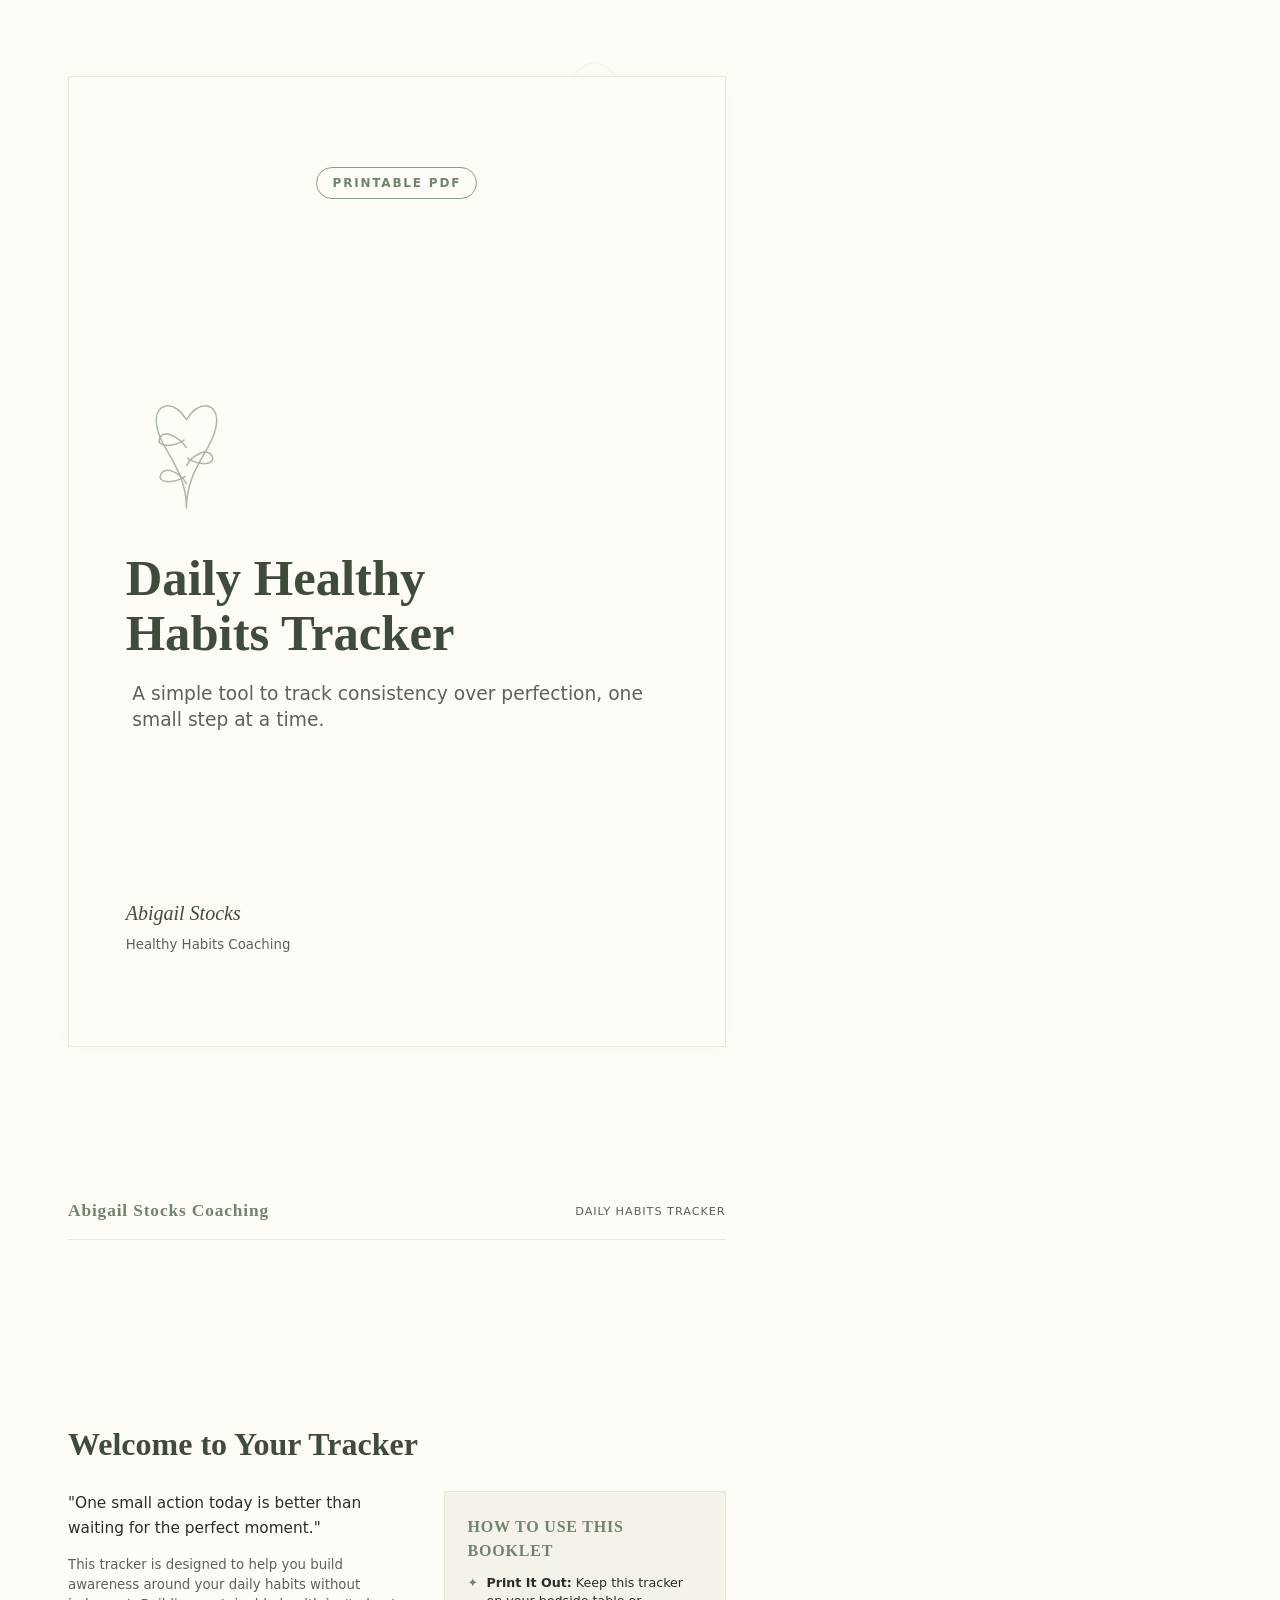
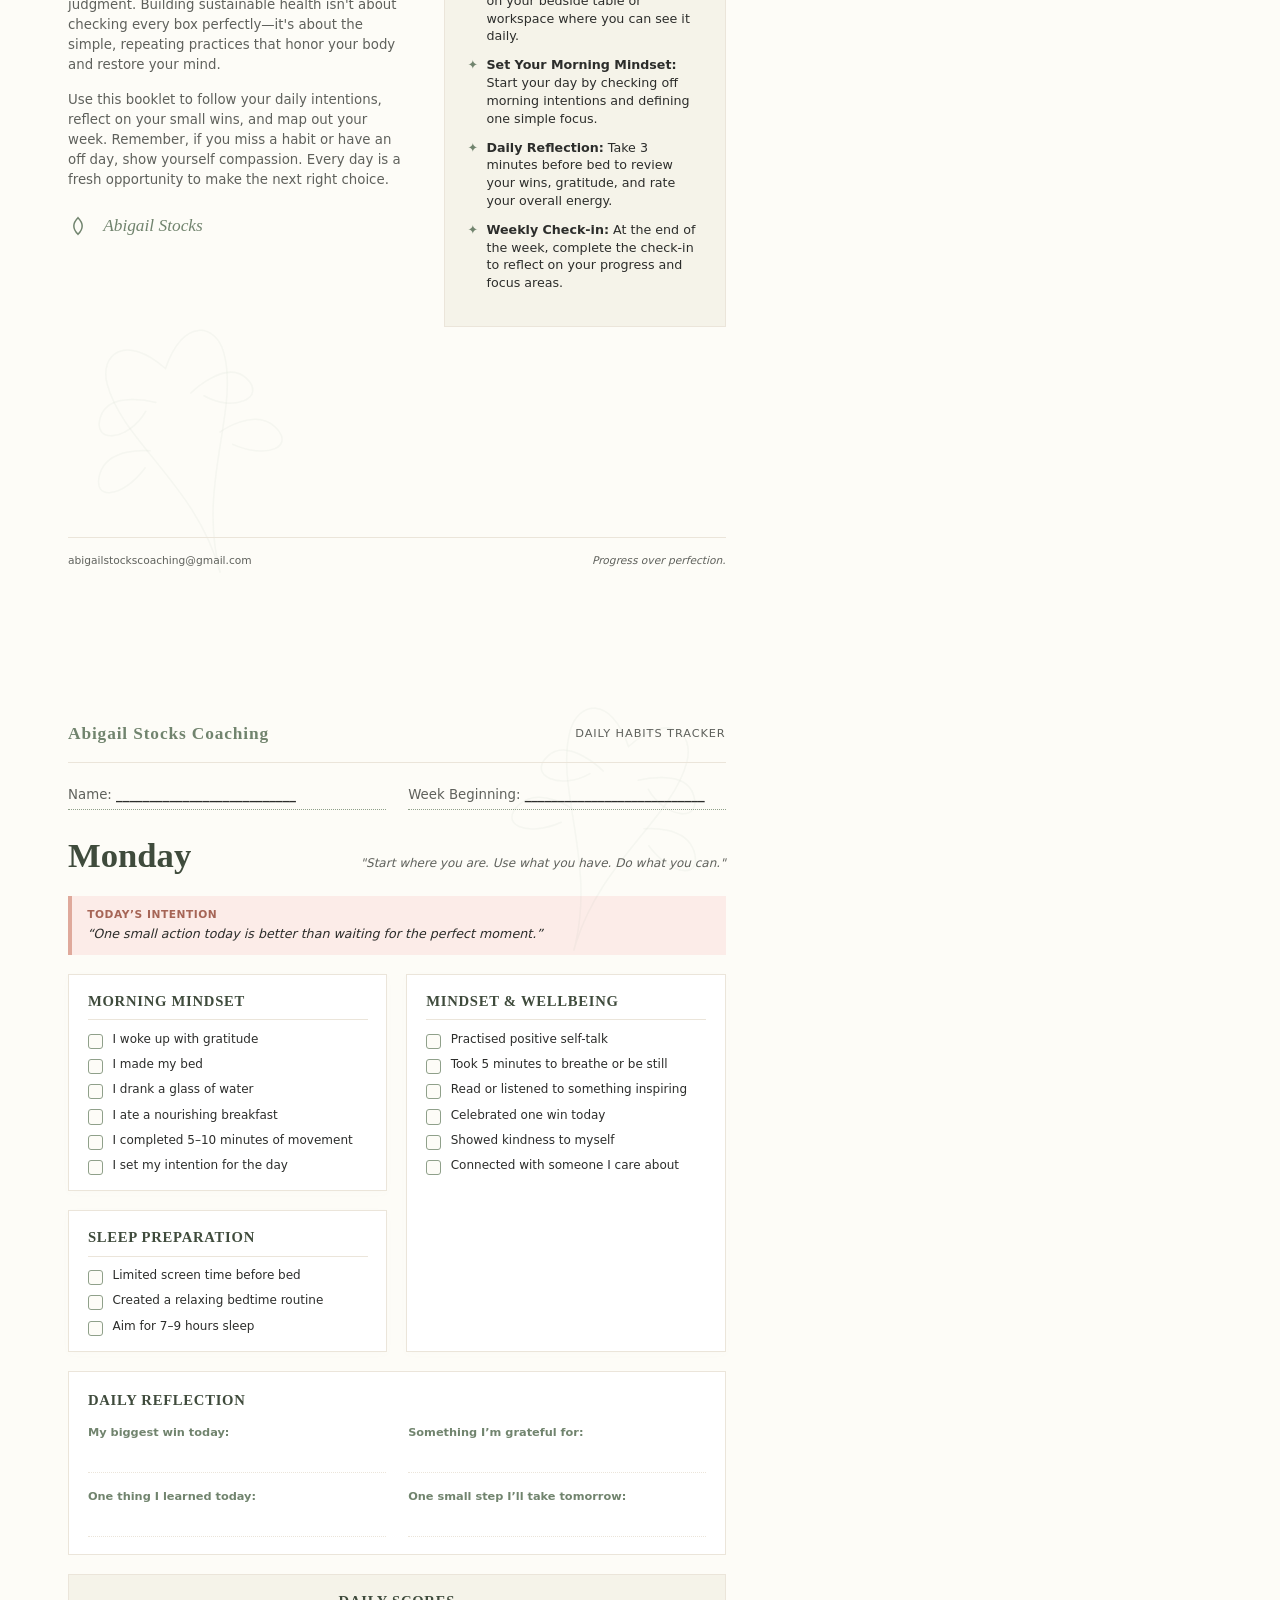
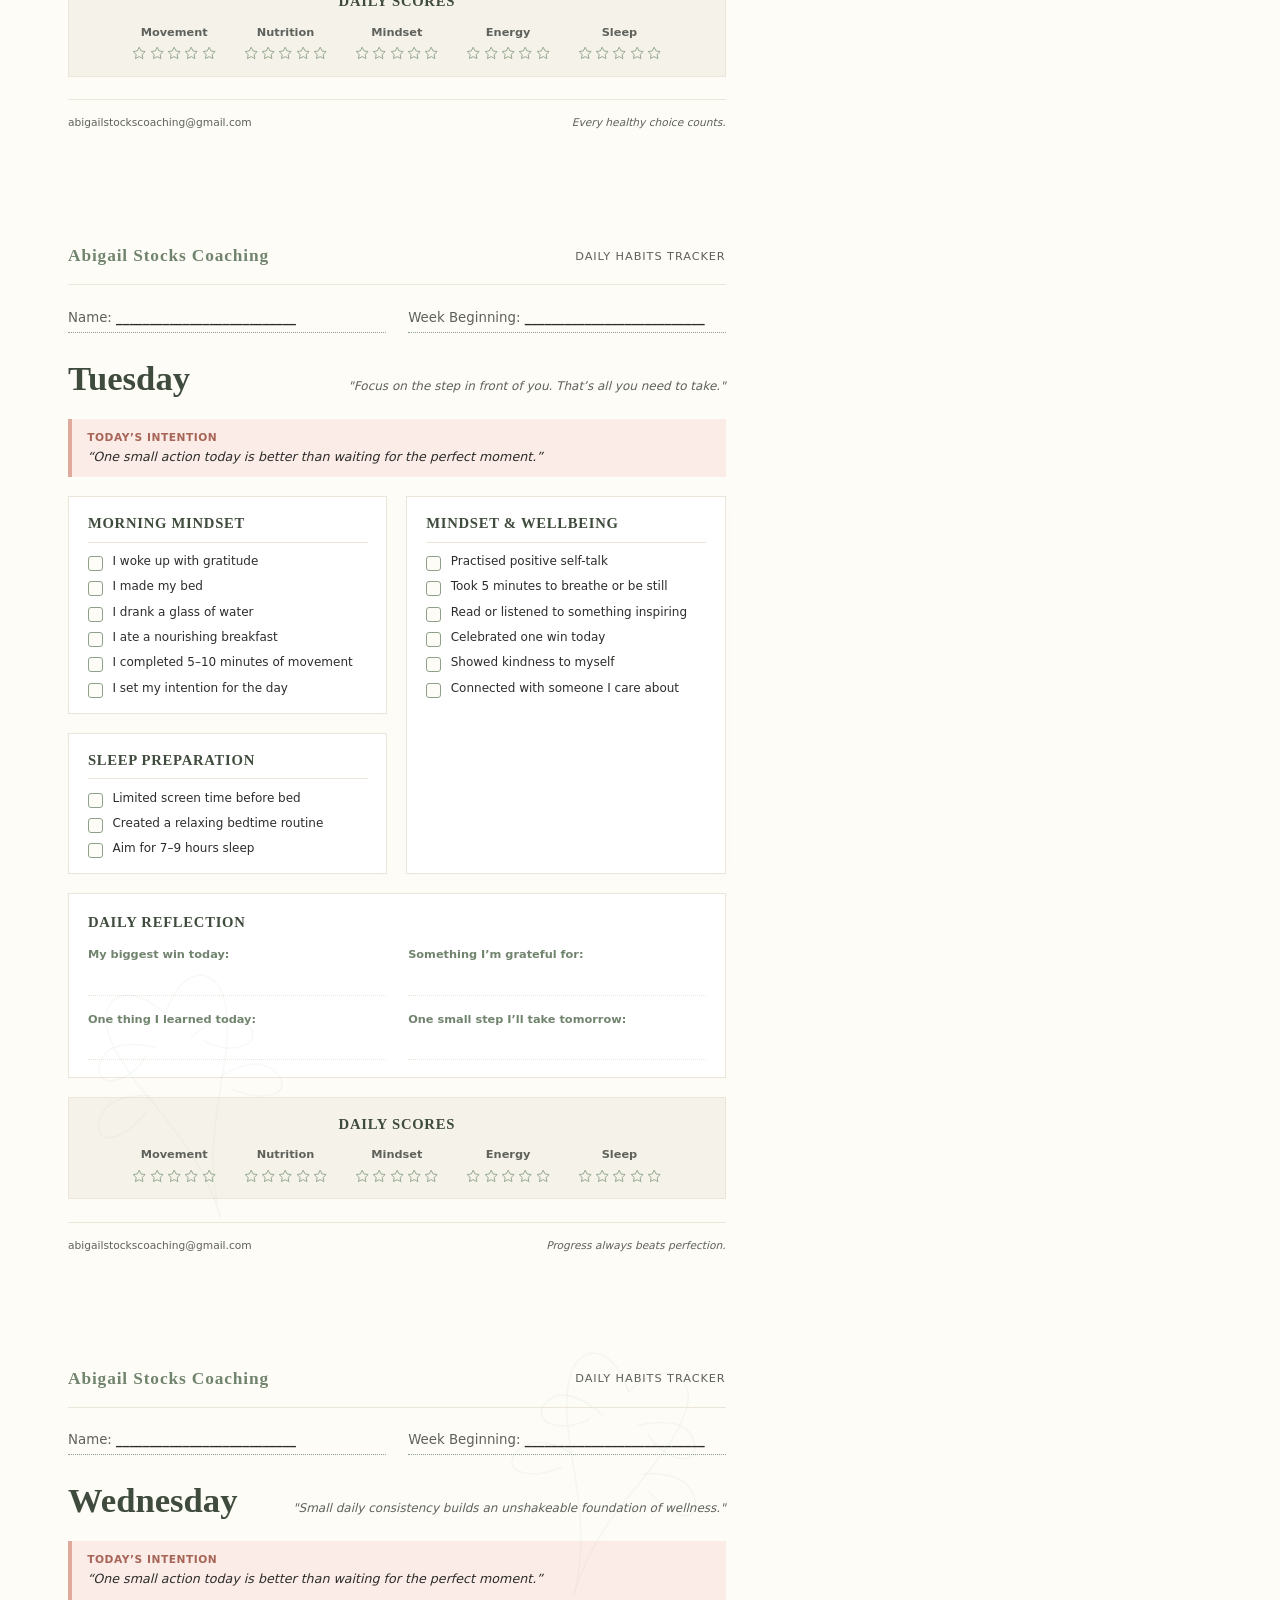
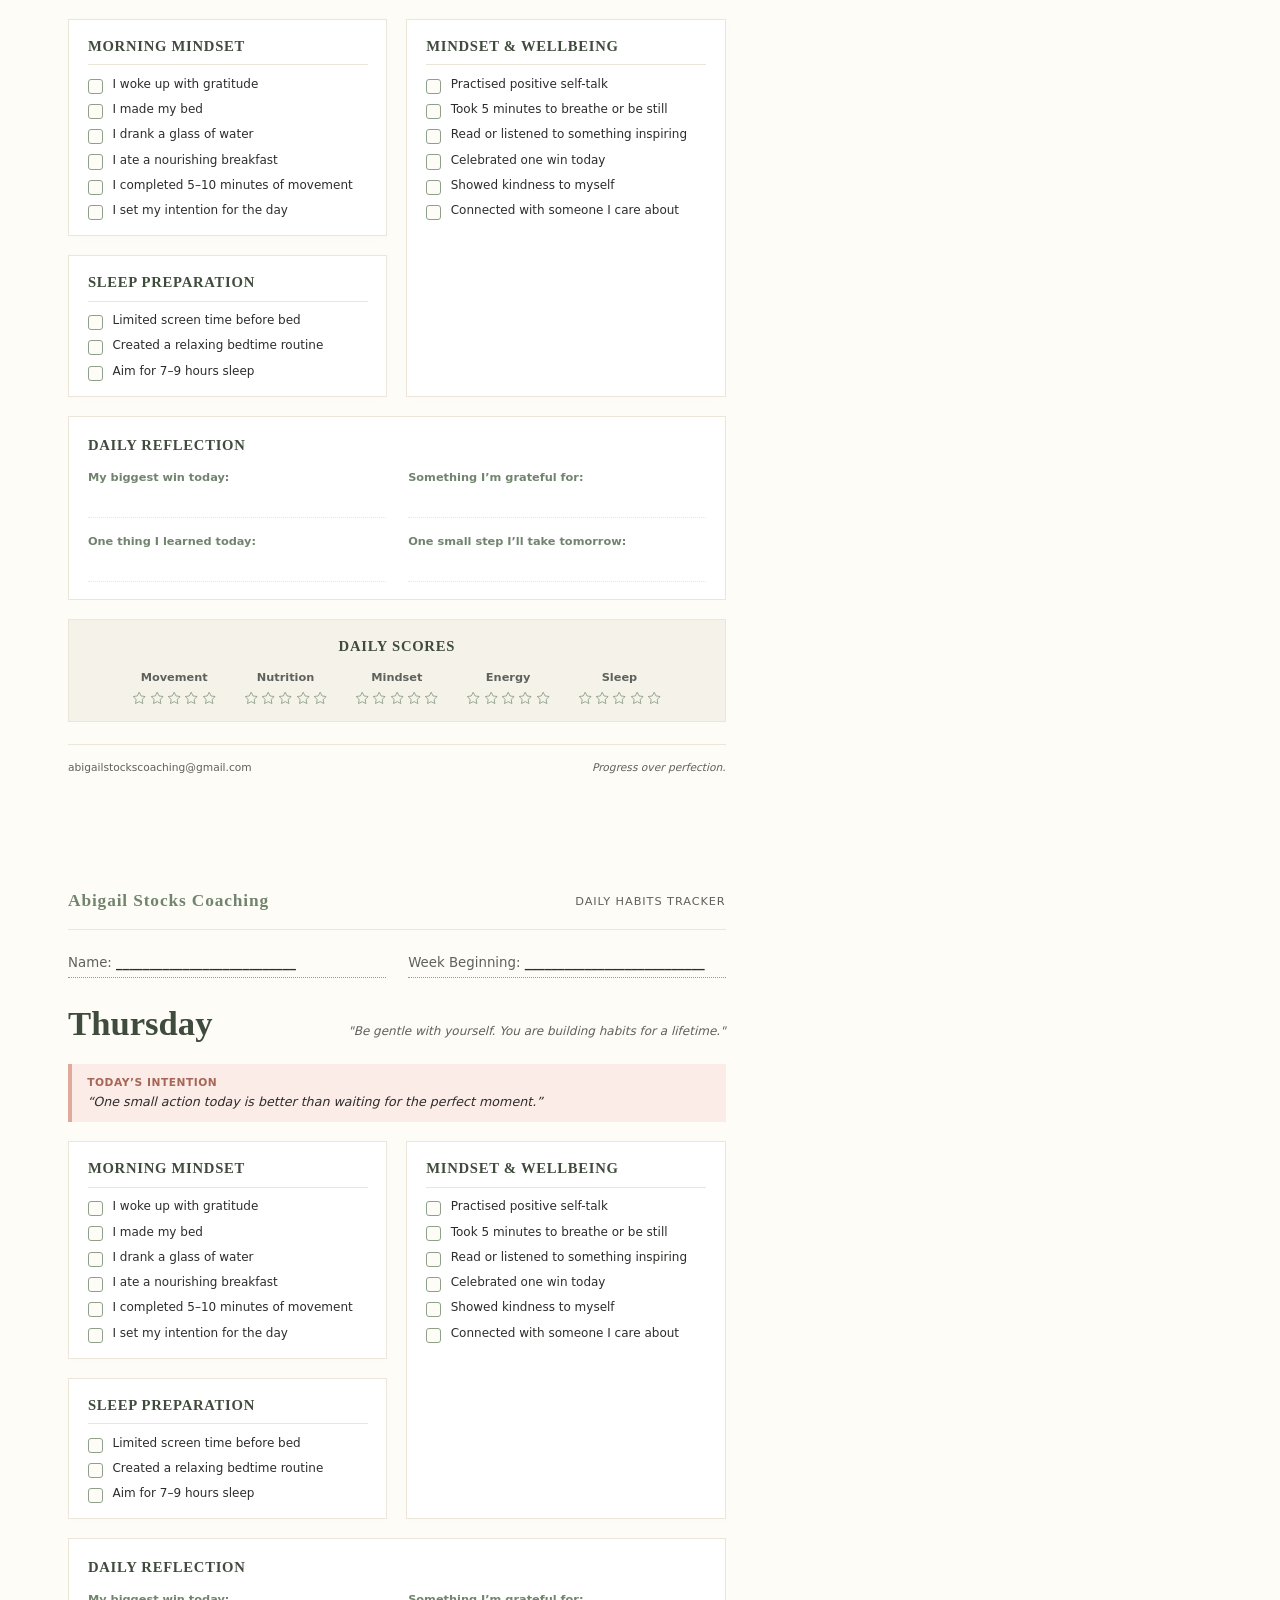
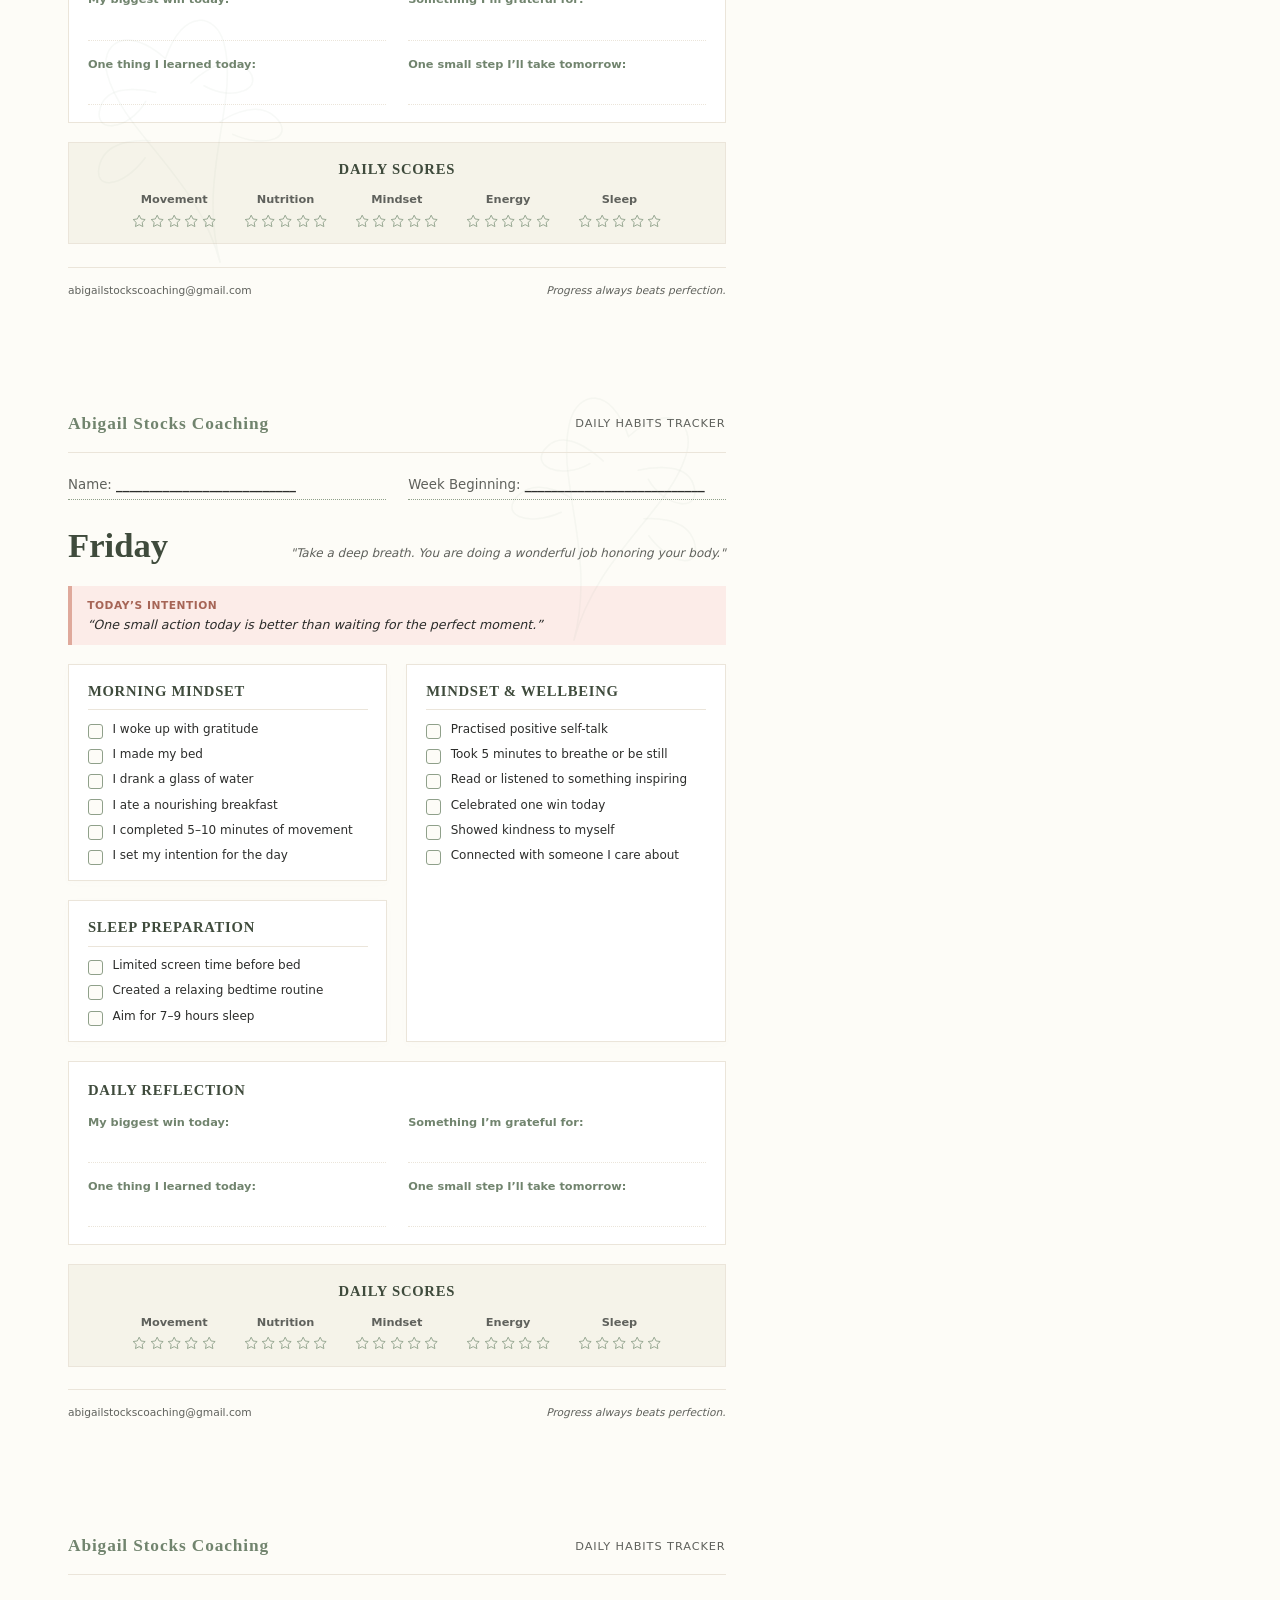
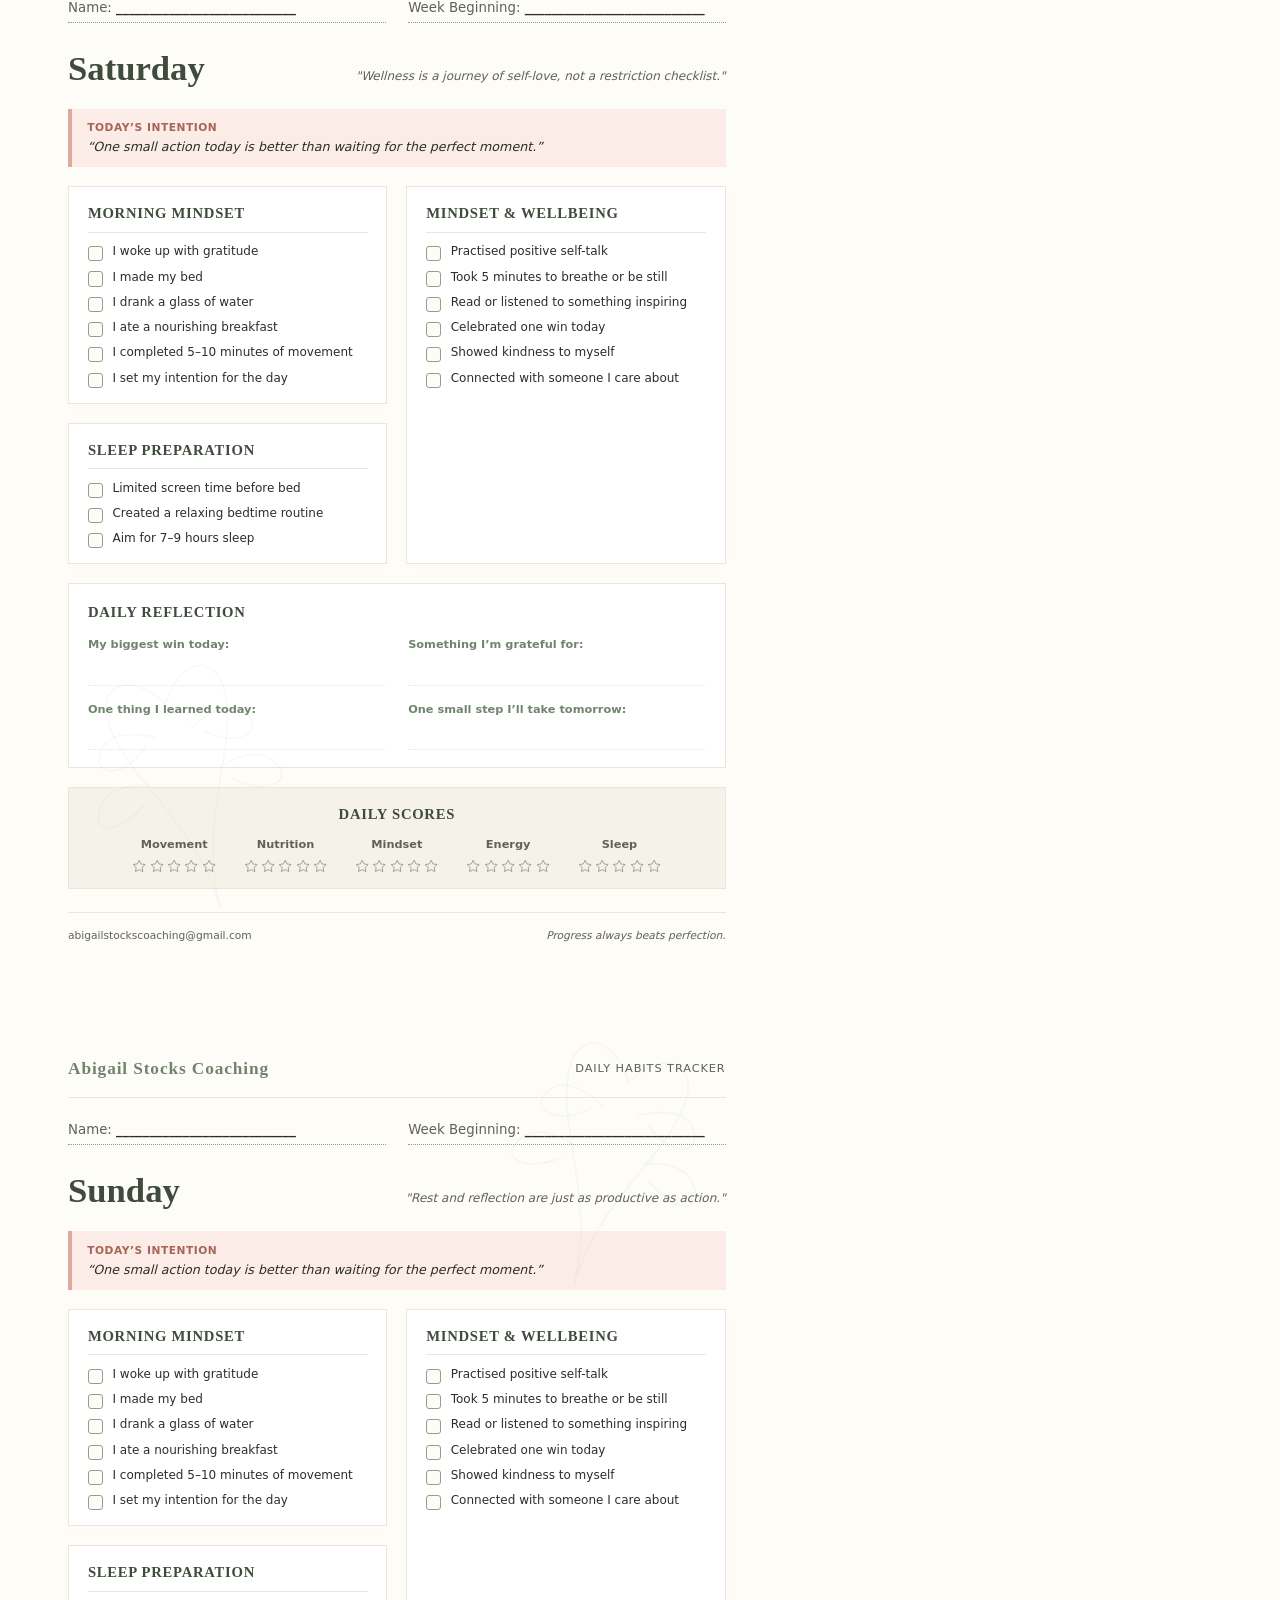
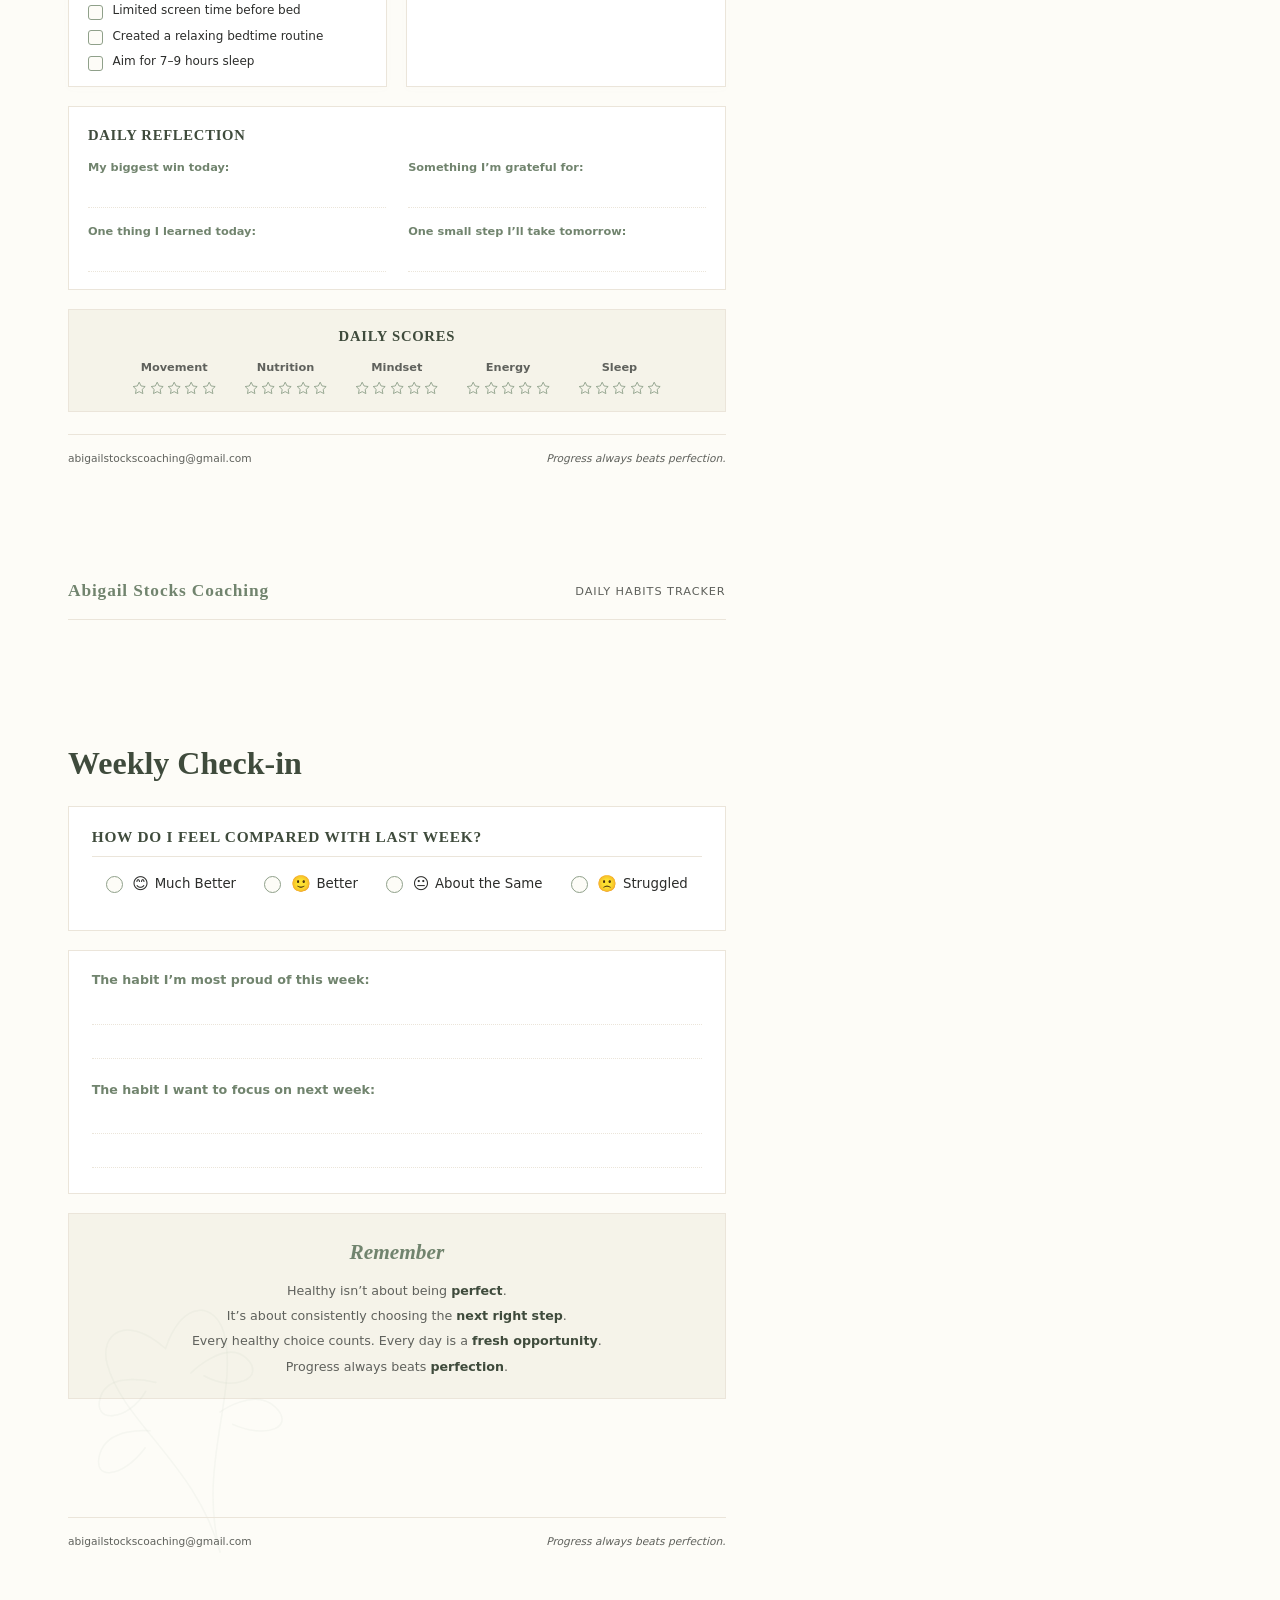
==== daily-habits-tracker.html @ 0453b821 "Add Daily Healthy Habits Tracker printable PDF, update build scripts, and wire up standard lead form" ====
<!DOCTYPE html>
<html lang="en">
<head>
    <meta charset="UTF-8">
    <title>Daily Healthy Habits Tracker - Abigail Stocks Coaching</title>
    <style>
        /* --- Brand Colors & Variables --- */
        :root {
            --color-cream: #FDFCF7;          /* Page background */
            --color-cream-dark: #F5F3E9;     /* Highlight background */
            --color-beige: #EBE5DA;          /* Borders & Dividers */
            --color-sage: #8FA08A;           /* Primary brand accent */
            --color-sage-medium: #71846E;    /* Strong brand accent */
            --color-sage-dark: #3F4B3C;      /* Heading text color */
            --color-blush-light: #FCECE8;    /* Soft secondary accent */
            --color-blush-medium: #DFA99B;   /* Secondary accent */
            --color-blush-dark: #A66556;     /* Darker blush */
            --color-charcoal: #2C2D2B;       /* Readable body text */
            --color-charcoal-muted: #5F615C; /* Supporting text */
            --color-white: #FFFFFF;
            
            --font-headings: 'Cormorant Garamond', Georgia, serif;
            --font-body: 'Plus Jakarta Sans', system-ui, -apple-system, sans-serif;
        }

        /* --- Print Setup --- */
        @page {
            size: A4;
            margin: 0;
        }
        
        * {
            box-sizing: border-box;
            margin: 0;
            padding: 0;
            -webkit-print-color-adjust: exact !important;
            print-color-adjust: exact !important;
        }

        body {
            font-family: var(--font-body);
            color: var(--color-charcoal);
            background-color: var(--color-cream);
            line-height: 1.5;
            font-size: 10pt;
            -webkit-font-smoothing: antialiased;
        }

        /* --- Page Layout --- */
        .page {
            width: 210mm;
            height: 297mm;
            page-break-after: always;
            break-after: page;
            position: relative;
            overflow: hidden;
            background-color: var(--color-cream);
            padding: 20mm 18mm;
            display: flex;
            flex-direction: column;
            justify-content: space-between;
        }

        /* Decorative Botanical Watermark */
        .page::before {
            content: '';
            position: absolute;
            width: 80mm;
            height: 80mm;
            background-image: url("data:image/svg+xml,%3Csvg xmlns='http://www.w3.org/2000/svg' viewBox='0 0 100 100' fill='none' stroke='%238FA08A' stroke-width='0.5' stroke-linecap='round' stroke-opacity='0.08'%3E%3Cpath d='M50,90 C50,60 30,40 30,20 C30,10 40,5 50,20 C60,5 70,10 70,20 C70,40 50,60 50,90 Z'/%3E%3Cpath d='M38,45 C38,45 25,40 20,48 C15,56 25,58 35,50'/%3E%3Cpath d='M62,45 C62,45 75,40 80,48 C85,56 75,58 65,50'/%3E%3Cpath d='M44,30 C44,30 30,22 25,30 C20,38 32,40 40,32'/%3E%3Cpath d='M56,30 C56,30 70,22 75,30 C80,38 68,40 60,32'/%3E%3C/svg%3E");
            background-repeat: no-repeat;
            background-size: contain;
            opacity: 0.8;
            pointer-events: none;
        }

        .page:nth-child(even)::before {
            bottom: 10mm;
            left: 10mm;
            transform: rotate(-15deg);
        }

        .page:nth-child(odd)::before {
            top: 10mm;
            right: 10mm;
            transform: rotate(15deg);
        }

        /* --- Headers & Footers --- */
        .page-header {
            display: flex;
            justify-content: space-between;
            align-items: center;
            border-bottom: 1px solid var(--color-beige);
            padding-bottom: 4mm;
            margin-bottom: 6mm;
            z-index: 10;
        }

        .page-header .brand-name {
            font-family: var(--font-headings);
            font-size: 13pt;
            font-weight: 700;
            color: var(--color-sage-medium);
            letter-spacing: 0.05em;
        }

        .page-header .document-title {
            font-size: 8.5pt;
            color: var(--color-charcoal-muted);
            text-transform: uppercase;
            letter-spacing: 0.08em;
        }

        .page-footer {
            display: flex;
            justify-content: space-between;
            align-items: center;
            border-top: 1px solid var(--color-beige);
            padding-top: 4mm;
            margin-top: 6mm;
            font-size: 8pt;
            color: var(--color-charcoal-muted);
            z-index: 10;
        }

        .page-footer .footer-tagline {
            font-style: italic;
        }

        /* --- Typography --- */
        h1, h2, h3, h4 {
            font-family: var(--font-headings);
            color: var(--color-sage-dark);
            font-weight: 600;
        }

        /* --- Page 1: Cover Page --- */
        .cover-page {
            justify-content: center;
            align-items: center;
            text-align: center;
            padding: 30mm 20mm;
        }

        .cover-border {
            border: 1px solid var(--color-beige);
            border-radius: var(--radius-lg);
            width: 100%;
            height: 100%;
            display: flex;
            flex-direction: column;
            justify-content: space-between;
            padding: 24mm 15mm;
            background-color: rgba(253, 252, 247, 0.9);
            box-shadow: 0 4px 20px rgba(143, 160, 138, 0.05);
            position: relative;
        }

        .cover-badge {
            font-size: 9pt;
            font-weight: 700;
            text-transform: uppercase;
            letter-spacing: 0.15em;
            color: var(--color-sage-medium);
            border: 1px solid var(--color-sage);
            padding: 1.5mm 4mm;
            border-radius: 20px;
            align-self: center;
            background-color: var(--color-cream);
        }

        .cover-title-group {
            margin: 15mm 0;
        }

        .cover-main-title {
            font-size: 38pt;
            line-height: 1.1;
            margin-bottom: 5mm;
            color: var(--color-sage-dark);
        }

        .cover-subtitle {
            font-size: 14pt;
            font-family: var(--font-body);
            color: var(--color-charcoal-muted);
            font-weight: 400;
            max-width: 140mm;
            margin: 0 auto;
            line-height: 1.4;
        }

        .cover-art-svg {
            color: var(--color-sage);
            opacity: 0.75;
            width: 32mm;
            height: 32mm;
            margin: 8mm auto;
        }

        .cover-footer {
            font-size: 10pt;
            color: var(--color-charcoal-muted);
        }

        .cover-author {
            font-family: var(--font-headings);
            font-size: 15pt;
            font-style: italic;
            color: var(--color-sage-dark);
            margin-bottom: 2mm;
        }

        /* --- Page 2: Welcome / Intro --- */
        .intro-title {
            font-size: 24pt;
            margin-bottom: 6mm;
        }

        .intro-grid {
            display: grid;
            grid-template-columns: 1.2fr 1fr;
            gap: 10mm;
            margin-bottom: 8mm;
        }

        .intro-lead {
            font-size: 11.5pt;
            line-height: 1.6;
            color: var(--color-charcoal);
            margin-bottom: 4mm;
        }

        .intro-text {
            color: var(--color-charcoal-muted);
            margin-bottom: 4mm;
            line-height: 1.5;
        }

        .intro-box {
            background-color: var(--color-cream-dark);
            border-radius: var(--radius-md);
            padding: 6mm;
            border: 1px solid var(--color-beige);
        }

        .intro-box-title {
            font-size: 12pt;
            font-weight: 700;
            color: var(--color-sage-medium);
            margin-bottom: 3mm;
            text-transform: uppercase;
            letter-spacing: 0.05em;
        }

        .intro-box ul {
            list-style: none;
        }

        .intro-box li {
            font-size: 9.5pt;
            margin-bottom: 3mm;
            padding-left: 5mm;
            position: relative;
            line-height: 1.4;
        }

        .intro-box li::before {
            content: "✦";
            position: absolute;
            left: 0;
            color: var(--color-sage-medium);
        }

        .abi-signature-block {
            margin-top: 6mm;
            display: flex;
            align-items: center;
            gap: 4mm;
        }

        .abi-sig-text {
            font-family: var(--font-headings);
            font-size: 13pt;
            font-style: italic;
            color: var(--color-sage-medium);
        }

        /* --- Daily Sheets (Pages 3-9) --- */
        .daily-meta-bar {
            display: grid;
            grid-template-columns: 1fr 1fr;
            gap: 6mm;
            margin-bottom: 5mm;
        }

        .meta-field {
            border-bottom: 1.5px dotted var(--color-sage);
            padding-bottom: 1mm;
            font-size: 10pt;
            color: var(--color-charcoal-muted);
        }

        .meta-field span {
            color: var(--color-charcoal);
            font-weight: 600;
        }

        .daily-title-row {
            margin-bottom: 4mm;
            display: flex;
            justify-content: space-between;
            align-items: baseline;
        }

        .daily-title-row h2 {
            font-size: 26pt;
            color: var(--color-sage-dark);
        }

        .daily-title-row .day-quote {
            font-size: 9pt;
            color: var(--color-charcoal-muted);
            font-style: italic;
        }

        .intention-box {
            background-color: var(--color-blush-light);
            border-left: 4px solid var(--color-blush-medium);
            padding: 3mm 4mm;
            margin-bottom: 5mm;
            border-radius: 0 var(--radius-sm) var(--radius-sm) 0;
        }

        .intention-box .intention-title {
            font-size: 8pt;
            font-weight: 700;
            text-transform: uppercase;
            letter-spacing: 0.05em;
            color: var(--color-blush-dark);
            margin-bottom: 1px;
        }

        .intention-box .intention-text {
            font-style: italic;
            font-size: 9.5pt;
            color: var(--color-charcoal);
        }

        .tracker-sections-grid {
            display: grid;
            grid-template-columns: 1fr 1fr;
            gap: 5mm;
            margin-bottom: 5mm;
        }

        .tracker-column {
            display: flex;
            flex-direction: column;
            gap: 5mm;
        }

        .tracker-block {
            border: 1px solid var(--color-beige);
            background-color: var(--color-white);
            border-radius: var(--radius-md);
            padding: 4mm 5mm;
            box-shadow: 0 2px 8px rgba(143,160,138,0.02);
        }

        .tracker-block-title {
            font-size: 11pt;
            font-weight: 700;
            text-transform: uppercase;
            letter-spacing: 0.05em;
            color: var(--color-sage-dark);
            border-bottom: 1px solid var(--color-beige);
            padding-bottom: 2mm;
            margin-bottom: 3mm;
            display: flex;
            justify-content: space-between;
        }

        .checkbox-list {
            display: flex;
            flex-direction: column;
            gap: 2.2mm;
        }

        .checkbox-item {
            display: flex;
            align-items: flex-start;
            font-size: 9pt;
            color: var(--color-charcoal);
            line-height: 1.3;
        }

        .custom-check {
            width: 4mm;
            height: 4mm;
            border: 1.5px solid var(--color-sage);
            border-radius: 3px;
            margin-right: 2.5mm;
            margin-top: 0.5mm;
            flex-shrink: 0;
            background-color: var(--color-cream);
        }

        /* Reflection Prompt Fields */
        .reflection-block {
            border: 1px solid var(--color-beige);
            background-color: var(--color-white);
            border-radius: var(--radius-md);
            padding: 4.5mm 5mm;
            margin-bottom: 5mm;
        }

        .reflection-block-title {
            font-size: 11pt;
            font-weight: 700;
            text-transform: uppercase;
            letter-spacing: 0.05em;
            color: var(--color-sage-dark);
            margin-bottom: 3.5mm;
        }

        .reflection-grid {
            display: grid;
            grid-template-columns: 1fr 1fr;
            gap: 4mm 6mm;
        }

        .prompt-item {
            display: flex;
            flex-direction: column;
        }

        .prompt-label {
            font-size: 8.5pt;
            font-weight: 700;
            color: var(--color-sage-medium);
            margin-bottom: 1.5mm;
        }

        .prompt-line {
            height: 7mm;
            border-bottom: 1px dotted var(--color-beige);
        }

        /* Daily Scores Block */
        .scores-block {
            border: 1px solid var(--color-beige);
            background-color: var(--color-cream-dark);
            border-radius: var(--radius-md);
            padding: 4mm 5mm;
        }

        .scores-block-title {
            font-size: 11pt;
            font-weight: 700;
            text-transform: uppercase;
            letter-spacing: 0.05em;
            color: var(--color-sage-dark);
            margin-bottom: 3mm;
            text-align: center;
        }

        .scores-grid {
            display: flex;
            justify-content: space-between;
            align-items: center;
            max-width: 140mm;
            margin: 0 auto;
        }

        .score-item {
            display: flex;
            flex-direction: column;
            align-items: center;
            gap: 1.5mm;
        }

        .score-label {
            font-size: 8.5pt;
            font-weight: 700;
            color: var(--color-charcoal-muted);
        }

        .stars-row {
            display: flex;
            gap: 0.8mm;
        }

        .star-shape {
            width: 3.8mm;
            height: 3.8mm;
            color: var(--color-beige);
            fill: none;
            stroke: var(--color-sage);
            stroke-width: 1.5px;
        }

        /* --- Page 10: Weekly Check-in --- */
        .checkin-title {
            font-size: 24pt;
            margin-bottom: 5mm;
        }

        .checkin-section {
            border: 1px solid var(--color-beige);
            background-color: var(--color-white);
            border-radius: var(--radius-md);
            padding: 5mm 6mm;
            margin-bottom: 5mm;
        }

        .checkin-section-title {
            font-size: 11.5pt;
            font-weight: 700;
            text-transform: uppercase;
            letter-spacing: 0.05em;
            color: var(--color-sage-dark);
            border-bottom: 1px solid var(--color-beige);
            padding-bottom: 2mm;
            margin-bottom: 4mm;
        }

        /* Mood Selector Row */
        .mood-row {
            display: flex;
            justify-content: space-around;
            margin: 2mm 0 4mm 0;
        }

        .mood-item {
            display: flex;
            align-items: center;
            font-size: 10pt;
            color: var(--color-charcoal);
        }

        .mood-circle {
            width: 4.5mm;
            height: 4.5mm;
            border: 1.5px solid var(--color-sage);
            border-radius: 50%;
            margin-right: 2.5mm;
            background-color: var(--color-cream);
        }

        .mood-emoji {
            margin-right: 1.5mm;
            font-size: 12pt;
        }

        .checkin-textarea {
            display: flex;
            flex-direction: column;
            margin-bottom: 4mm;
        }

        .checkin-textarea .textarea-label {
            font-size: 9.5pt;
            font-weight: 700;
            color: var(--color-sage-medium);
            margin-bottom: 2mm;
        }

        .checkin-textarea .textarea-line {
            height: 7.5mm;
            border-bottom: 1.5px dotted var(--color-beige);
            margin-bottom: 1.5mm;
        }

        /* Weekly Remember Quotes Box */
        .remember-box {
            background-color: var(--color-cream-dark);
            border: 1px solid var(--color-beige);
            border-radius: var(--radius-lg);
            padding: 6mm 8mm;
            text-align: center;
        }

        .remember-title {
            font-family: var(--font-headings);
            font-size: 16pt;
            font-style: italic;
            color: var(--color-sage-medium);
            margin-bottom: 3.5mm;
            font-weight: 600;
        }

        .remember-list {
            list-style: none;
            display: flex;
            flex-direction: column;
            gap: 2mm;
            max-width: 130mm;
            margin: 0 auto;
        }

        .remember-list li {
            font-size: 9.5pt;
            color: var(--color-charcoal-muted);
            line-height: 1.4;
        }

        .remember-list li strong {
            color: var(--color-sage-dark);
        }

    </style>
</head>
<body>

    <!-- ================= PAGE 1: COVER ================= -->
    <div class="page">
        <div class="cover-border">
            <div class="cover-badge">Printable PDF</div>
            
            <div class="cover-title-group">
                <svg class="cover-art-svg" viewBox="0 0 100 100" fill="none" stroke="currentColor" stroke-width="1.2" stroke-linecap="round">
                    <path d="M50,95 C50,60 25,45 25,22 C25,10 38,4 50,22 C62,4 75,10 75,22 C75,45 50,60 50,95" />
                    <path d="M50,75 C45,66 33,60 29,67 C25,74 38,76 49,69" />
                    <path d="M50,60 C55,51 67,45 71,52 C75,59 62,61 51,54" />
                    <path d="M50,45 C43,36 32,30 28,37 C24,44 37,46 48,39" />
                </svg>
                <h1 class="cover-main-title">Daily Healthy<br>Habits Tracker</h1>
                <p class="cover-subtitle">A simple tool to track consistency over perfection, one small step at a time.</p>
            </div>
            
            <div class="cover-footer">
                <p class="cover-author">Abigail Stocks</p>
                <p>Healthy Habits Coaching</p>
            </div>
        </div>
    </div>

    <!-- ================= PAGE 2: WELCOME ================= -->
    <div class="page">
        <div class="page-header">
            <span class="brand-name">Abigail Stocks Coaching</span>
            <span class="document-title">Daily Habits Tracker</span>
        </div>
        
        <div>
            <h2 class="intro-title">Welcome to Your Tracker</h2>
            <div class="intro-grid">
                <div>
                    <p class="intro-lead">"One small action today is better than waiting for the perfect moment."</p>
                    <p class="intro-text">This tracker is designed to help you build awareness around your daily habits without judgment. Building sustainable health isn't about checking every box perfectly—it's about the simple, repeating practices that honor your body and restore your mind.</p>
                    <p class="intro-text">Use this booklet to follow your daily intentions, reflect on your small wins, and map out your week. Remember, if you miss a habit or have an off day, show yourself compassion. Every day is a fresh opportunity to make the next right choice.</p>
                    <div class="abi-signature-block">
                        <svg viewBox="0 0 24 24" fill="none" stroke="currentColor" stroke-width="1.8" style="width: 20px; height: 20px; color: var(--color-sage-medium);"><path d="M12 2C12 2 7 7 7 12C7 17 12 22 12 22C12 22 17 17 17 12C17 7 12 2 12 2Z"/></svg>
                        <span class="abi-sig-text">Abigail Stocks</span>
                    </div>
                </div>
                
                <div class="intro-box">
                    <h3 class="intro-box-title">How to Use This Booklet</h3>
                    <ul>
                        <li><strong>Print It Out:</strong> Keep this tracker on your bedside table or workspace where you can see it daily.</li>
                        <li><strong>Set Your Morning Mindset:</strong> Start your day by checking off morning intentions and defining one simple focus.</li>
                        <li><strong>Daily Reflection:</strong> Take 3 minutes before bed to review your wins, gratitude, and rate your overall energy.</li>
                        <li><strong>Weekly Check-in:</strong> At the end of the week, complete the check-in to reflect on your progress and focus areas.</li>
                    </ul>
                </div>
            </div>
        </div>

        <div class="page-footer">
            <span>abigailstockscoaching@gmail.com</span>
            <span class="footer-tagline">Progress over perfection.</span>
        </div>
    </div>

    <!-- ================= PAGES 3-9: DAYS OF THE WEEK ================= -->
    <!-- Helper macro loop simulation for A4 Print Days -->
    
    <!-- Monday -->
    <div class="page">
        <div class="page-header">
            <span class="brand-name">Abigail Stocks Coaching</span>
            <span class="document-title">Daily Habits Tracker</span>
        </div>
        
        <div>
            <div class="daily-meta-bar">
                <div class="meta-field">Name: <span>___________________________</span></div>
                <div class="meta-field">Week Beginning: <span>___________________________</span></div>
            </div>
            
            <div class="daily-title-row">
                <h2>Monday</h2>
                <span class="day-quote">"Start where you are. Use what you have. Do what you can."</span>
            </div>

            <div class="intention-box">
                <div class="intention-title">Today’s Intention</div>
                <div class="intention-text">“One small action today is better than waiting for the perfect moment.”</div>
            </div>

            <div class="tracker-sections-grid">
                <!-- Left Column: Morning & Sleep -->
                <div class="tracker-column">
                    <div class="tracker-block">
                        <h3 class="tracker-block-title">Morning Mindset</h3>
                        <div class="checkbox-list">
                            <div class="checkbox-item"><div class="custom-check"></div>I woke up with gratitude</div>
                            <div class="checkbox-item"><div class="custom-check"></div>I made my bed</div>
                            <div class="checkbox-item"><div class="custom-check"></div>I drank a glass of water</div>
                            <div class="checkbox-item"><div class="custom-check"></div>I ate a nourishing breakfast</div>
                            <div class="checkbox-item"><div class="custom-check"></div>I completed 5–10 minutes of movement</div>
                            <div class="checkbox-item"><div class="custom-check"></div>I set my intention for the day</div>
                        </div>
                    </div>

                    <div class="tracker-block">
                        <h3 class="tracker-block-title">Sleep Preparation</h3>
                        <div class="checkbox-list">
                            <div class="checkbox-item"><div class="custom-check"></div>Limited screen time before bed</div>
                            <div class="checkbox-item"><div class="custom-check"></div>Created a relaxing bedtime routine</div>
                            <div class="checkbox-item"><div class="custom-check"></div>Aim for 7–9 hours sleep</div>
                        </div>
                    </div>
                </div>

                <!-- Right Column: Mindset & Wellbeing -->
                <div class="tracker-column">
                    <div class="tracker-block" style="height: 100%;">
                        <h3 class="tracker-block-title">Mindset & Wellbeing</h3>
                        <div class="checkbox-list">
                            <div class="checkbox-item"><div class="custom-check"></div>Practised positive self-talk</div>
                            <div class="checkbox-item"><div class="custom-check"></div>Took 5 minutes to breathe or be still</div>
                            <div class="checkbox-item"><div class="custom-check"></div>Read or listened to something inspiring</div>
                            <div class="checkbox-item"><div class="custom-check"></div>Celebrated one win today</div>
                            <div class="checkbox-item"><div class="custom-check"></div>Showed kindness to myself</div>
                            <div class="checkbox-item"><div class="custom-check"></div>Connected with someone I care about</div>
                        </div>
                    </div>
                </div>
            </div>

            <!-- Reflections -->
            <div class="reflection-block">
                <h3 class="reflection-block-title">Daily Reflection</h3>
                <div class="reflection-grid">
                    <div class="prompt-item">
                        <span class="prompt-label">My biggest win today:</span>
                        <div class="prompt-line"></div>
                    </div>
                    <div class="prompt-item">
                        <span class="prompt-label">Something I’m grateful for:</span>
                        <div class="prompt-line"></div>
                    </div>
                    <div class="prompt-item">
                        <span class="prompt-label">One thing I learned today:</span>
                        <div class="prompt-line"></div>
                    </div>
                    <div class="prompt-item">
                        <span class="prompt-label">One small step I’ll take tomorrow:</span>
                        <div class="prompt-line"></div>
                    </div>
                </div>
            </div>

            <!-- Daily Scores -->
            <div class="scores-block">
                <h3 class="scores-block-title">Daily Scores</h3>
                <div class="scores-grid">
                    <!-- Macro Star rating generation -->
                    <div class="score-item">
                        <span class="score-label">Movement</span>
                        <div class="stars-row">
                            <svg class="star-shape" viewBox="0 0 24 24"><polygon points="12 2 15.09 8.26 22 9.27 17 14.14 18.18 21.02 12 17.77 5.82 21.02 7 14.14 2 9.27 8.91 8.26 12 2"/></svg>
                            <svg class="star-shape" viewBox="0 0 24 24"><polygon points="12 2 15.09 8.26 22 9.27 17 14.14 18.18 21.02 12 17.77 5.82 21.02 7 14.14 2 9.27 8.91 8.26 12 2"/></svg>
                            <svg class="star-shape" viewBox="0 0 24 24"><polygon points="12 2 15.09 8.26 22 9.27 17 14.14 18.18 21.02 12 17.77 5.82 21.02 7 14.14 2 9.27 8.91 8.26 12 2"/></svg>
                            <svg class="star-shape" viewBox="0 0 24 24"><polygon points="12 2 15.09 8.26 22 9.27 17 14.14 18.18 21.02 12 17.77 5.82 21.02 7 14.14 2 9.27 8.91 8.26 12 2"/></svg>
                            <svg class="star-shape" viewBox="0 0 24 24"><polygon points="12 2 15.09 8.26 22 9.27 17 14.14 18.18 21.02 12 17.77 5.82 21.02 7 14.14 2 9.27 8.91 8.26 12 2"/></svg>
                        </div>
                    </div>
                    <div class="score-item">
                        <span class="score-label">Nutrition</span>
                        <div class="stars-row">
                            <svg class="star-shape" viewBox="0 0 24 24"><polygon points="12 2 15.09 8.26 22 9.27 17 14.14 18.18 21.02 12 17.77 5.82 21.02 7 14.14 2 9.27 8.91 8.26 12 2"/></svg>
                            <svg class="star-shape" viewBox="0 0 24 24"><polygon points="12 2 15.09 8.26 22 9.27 17 14.14 18.18 21.02 12 17.77 5.82 21.02 7 14.14 2 9.27 8.91 8.26 12 2"/></svg>
                            <svg class="star-shape" viewBox="0 0 24 24"><polygon points="12 2 15.09 8.26 22 9.27 17 14.14 18.18 21.02 12 17.77 5.82 21.02 7 14.14 2 9.27 8.91 8.26 12 2"/></svg>
                            <svg class="star-shape" viewBox="0 0 24 24"><polygon points="12 2 15.09 8.26 22 9.27 17 14.14 18.18 21.02 12 17.77 5.82 21.02 7 14.14 2 9.27 8.91 8.26 12 2"/></svg>
                            <svg class="star-shape" viewBox="0 0 24 24"><polygon points="12 2 15.09 8.26 22 9.27 17 14.14 18.18 21.02 12 17.77 5.82 21.02 7 14.14 2 9.27 8.91 8.26 12 2"/></svg>
                        </div>
                    </div>
                    <div class="score-item">
                        <span class="score-label">Mindset</span>
                        <div class="stars-row">
                            <svg class="star-shape" viewBox="0 0 24 24"><polygon points="12 2 15.09 8.26 22 9.27 17 14.14 18.18 21.02 12 17.77 5.82 21.02 7 14.14 2 9.27 8.91 8.26 12 2"/></svg>
                            <svg class="star-shape" viewBox="0 0 24 24"><polygon points="12 2 15.09 8.26 22 9.27 17 14.14 18.18 21.02 12 17.77 5.82 21.02 7 14.14 2 9.27 8.91 8.26 12 2"/></svg>
                            <svg class="star-shape" viewBox="0 0 24 24"><polygon points="12 2 15.09 8.26 22 9.27 17 14.14 18.18 21.02 12 17.77 5.82 21.02 7 14.14 2 9.27 8.91 8.26 12 2"/></svg>
                            <svg class="star-shape" viewBox="0 0 24 24"><polygon points="12 2 15.09 8.26 22 9.27 17 14.14 18.18 21.02 12 17.77 5.82 21.02 7 14.14 2 9.27 8.91 8.26 12 2"/></svg>
                            <svg class="star-shape" viewBox="0 0 24 24"><polygon points="12 2 15.09 8.26 22 9.27 17 14.14 18.18 21.02 12 17.77 5.82 21.02 7 14.14 2 9.27 8.91 8.26 12 2"/></svg>
                        </div>
                    </div>
                    <div class="score-item">
                        <span class="score-label">Energy</span>
                        <div class="stars-row">
                            <svg class="star-shape" viewBox="0 0 24 24"><polygon points="12 2 15.09 8.26 22 9.27 17 14.14 18.18 21.02 12 17.77 5.82 21.02 7 14.14 2 9.27 8.91 8.26 12 2"/></svg>
                            <svg class="star-shape" viewBox="0 0 24 24"><polygon points="12 2 15.09 8.26 22 9.27 17 14.14 18.18 21.02 12 17.77 5.82 21.02 7 14.14 2 9.27 8.91 8.26 12 2"/></svg>
                            <svg class="star-shape" viewBox="0 0 24 24"><polygon points="12 2 15.09 8.26 22 9.27 17 14.14 18.18 21.02 12 17.77 5.82 21.02 7 14.14 2 9.27 8.91 8.26 12 2"/></svg>
                            <svg class="star-shape" viewBox="0 0 24 24"><polygon points="12 2 15.09 8.26 22 9.27 17 14.14 18.18 21.02 12 17.77 5.82 21.02 7 14.14 2 9.27 8.91 8.26 12 2"/></svg>
                            <svg class="star-shape" viewBox="0 0 24 24"><polygon points="12 2 15.09 8.26 22 9.27 17 14.14 18.18 21.02 12 17.77 5.82 21.02 7 14.14 2 9.27 8.91 8.26 12 2"/></svg>
                        </div>
                    </div>
                    <div class="score-item">
                        <span class="score-label">Sleep</span>
                        <div class="stars-row">
                            <svg class="star-shape" viewBox="0 0 24 24"><polygon points="12 2 15.09 8.26 22 9.27 17 14.14 18.18 21.02 12 17.77 5.82 21.02 7 14.14 2 9.27 8.91 8.26 12 2"/></svg>
                            <svg class="star-shape" viewBox="0 0 24 24"><polygon points="12 2 15.09 8.26 22 9.27 17 14.14 18.18 21.02 12 17.77 5.82 21.02 7 14.14 2 9.27 8.91 8.26 12 2"/></svg>
                            <svg class="star-shape" viewBox="0 0 24 24"><polygon points="12 2 15.09 8.26 22 9.27 17 14.14 18.18 21.02 12 17.77 5.82 21.02 7 14.14 2 9.27 8.91 8.26 12 2"/></svg>
                            <svg class="star-shape" viewBox="0 0 24 24"><polygon points="12 2 15.09 8.26 22 9.27 17 14.14 18.18 21.02 12 17.77 5.82 21.02 7 14.14 2 9.27 8.91 8.26 12 2"/></svg>
                            <svg class="star-shape" viewBox="0 0 24 24"><polygon points="12 2 15.09 8.26 22 9.27 17 14.14 18.18 21.02 12 17.77 5.82 21.02 7 14.14 2 9.27 8.91 8.26 12 2"/></svg>
                        </div>
                    </div>
                </div>
            </div>
        </div>

        <div class="page-footer">
            <span>abigailstockscoaching@gmail.com</span>
            <span class="footer-tagline">Every healthy choice counts.</span>
        </div>
    </div>

    <!-- Duplicate for Tuesday, Wednesday, Thursday, Friday, Saturday, Sunday -->
    <!-- Tuesday -->
    <div class="page">
        <div class="page-header">
            <span class="brand-name">Abigail Stocks Coaching</span>
            <span class="document-title">Daily Habits Tracker</span>
        </div>
        
        <div>
            <div class="daily-meta-bar">
                <div class="meta-field">Name: <span>___________________________</span></div>
                <div class="meta-field">Week Beginning: <span>___________________________</span></div>
            </div>
            
            <div class="daily-title-row">
                <h2>Tuesday</h2>
                <span class="day-quote">"Focus on the step in front of you. That’s all you need to take."</span>
            </div>

            <div class="intention-box">
                <div class="intention-title">Today’s Intention</div>
                <div class="intention-text">“One small action today is better than waiting for the perfect moment.”</div>
            </div>

            <div class="tracker-sections-grid">
                <div class="tracker-column">
                    <div class="tracker-block">
                        <h3 class="tracker-block-title">Morning Mindset</h3>
                        <div class="checkbox-list">
                            <div class="checkbox-item"><div class="custom-check"></div>I woke up with gratitude</div>
                            <div class="checkbox-item"><div class="custom-check"></div>I made my bed</div>
                            <div class="checkbox-item"><div class="custom-check"></div>I drank a glass of water</div>
                            <div class="checkbox-item"><div class="custom-check"></div>I ate a nourishing breakfast</div>
                            <div class="checkbox-item"><div class="custom-check"></div>I completed 5–10 minutes of movement</div>
                            <div class="checkbox-item"><div class="custom-check"></div>I set my intention for the day</div>
                        </div>
                    </div>

                    <div class="tracker-block">
                        <h3 class="tracker-block-title">Sleep Preparation</h3>
                        <div class="checkbox-list">
                            <div class="checkbox-item"><div class="custom-check"></div>Limited screen time before bed</div>
                            <div class="checkbox-item"><div class="custom-check"></div>Created a relaxing bedtime routine</div>
                            <div class="checkbox-item"><div class="custom-check"></div>Aim for 7–9 hours sleep</div>
                        </div>
                    </div>
                </div>

                <div class="tracker-column">
                    <div class="tracker-block" style="height: 100%;">
                        <h3 class="tracker-block-title">Mindset & Wellbeing</h3>
                        <div class="checkbox-list">
                            <div class="checkbox-item"><div class="custom-check"></div>Practised positive self-talk</div>
                            <div class="checkbox-item"><div class="custom-check"></div>Took 5 minutes to breathe or be still</div>
                            <div class="checkbox-item"><div class="custom-check"></div>Read or listened to something inspiring</div>
                            <div class="checkbox-item"><div class="custom-check"></div>Celebrated one win today</div>
                            <div class="checkbox-item"><div class="custom-check"></div>Showed kindness to myself</div>
                            <div class="checkbox-item"><div class="custom-check"></div>Connected with someone I care about</div>
                        </div>
                    </div>
                </div>
            </div>

            <div class="reflection-block">
                <h3 class="reflection-block-title">Daily Reflection</h3>
                <div class="reflection-grid">
                    <div class="prompt-item">
                        <span class="prompt-label">My biggest win today:</span>
                        <div class="prompt-line"></div>
                    </div>
                    <div class="prompt-item">
                        <span class="prompt-label">Something I’m grateful for:</span>
                        <div class="prompt-line"></div>
                    </div>
                    <div class="prompt-item">
                        <span class="prompt-label">One thing I learned today:</span>
                        <div class="prompt-line"></div>
                    </div>
                    <div class="prompt-item">
                        <span class="prompt-label">One small step I’ll take tomorrow:</span>
                        <div class="prompt-line"></div>
                    </div>
                </div>
            </div>

            <div class="scores-block">
                <h3 class="scores-block-title">Daily Scores</h3>
                <div class="scores-grid">
                    <div class="score-item">
                        <span class="score-label">Movement</span>
                        <div class="stars-row">
                            <svg class="star-shape" viewBox="0 0 24 24"><polygon points="12 2 15.09 8.26 22 9.27 17 14.14 18.18 21.02 12 17.77 5.82 21.02 7 14.14 2 9.27 8.91 8.26 12 2"/></svg>
                            <svg class="star-shape" viewBox="0 0 24 24"><polygon points="12 2 15.09 8.26 22 9.27 17 14.14 18.18 21.02 12 17.77 5.82 21.02 7 14.14 2 9.27 8.91 8.26 12 2"/></svg>
                            <svg class="star-shape" viewBox="0 0 24 24"><polygon points="12 2 15.09 8.26 22 9.27 17 14.14 18.18 21.02 12 17.77 5.82 21.02 7 14.14 2 9.27 8.91 8.26 12 2"/></svg>
                            <svg class="star-shape" viewBox="0 0 24 24"><polygon points="12 2 15.09 8.26 22 9.27 17 14.14 18.18 21.02 12 17.77 5.82 21.02 7 14.14 2 9.27 8.91 8.26 12 2"/></svg>
                            <svg class="star-shape" viewBox="0 0 24 24"><polygon points="12 2 15.09 8.26 22 9.27 17 14.14 18.18 21.02 12 17.77 5.82 21.02 7 14.14 2 9.27 8.91 8.26 12 2"/></svg>
                        </div>
                    </div>
                    <div class="score-item">
                        <span class="score-label">Nutrition</span>
                        <div class="stars-row">
                            <svg class="star-shape" viewBox="0 0 24 24"><polygon points="12 2 15.09 8.26 22 9.27 17 14.14 18.18 21.02 12 17.77 5.82 21.02 7 14.14 2 9.27 8.91 8.26 12 2"/></svg>
                            <svg class="star-shape" viewBox="0 0 24 24"><polygon points="12 2 15.09 8.26 22 9.27 17 14.14 18.18 21.02 12 17.77 5.82 21.02 7 14.14 2 9.27 8.91 8.26 12 2"/></svg>
                            <svg class="star-shape" viewBox="0 0 24 24"><polygon points="12 2 15.09 8.26 22 9.27 17 14.14 18.18 21.02 12 17.77 5.82 21.02 7 14.14 2 9.27 8.91 8.26 12 2"/></svg>
                            <svg class="star-shape" viewBox="0 0 24 24"><polygon points="12 2 15.09 8.26 22 9.27 17 14.14 18.18 21.02 12 17.77 5.82 21.02 7 14.14 2 9.27 8.91 8.26 12 2"/></svg>
                            <svg class="star-shape" viewBox="0 0 24 24"><polygon points="12 2 15.09 8.26 22 9.27 17 14.14 18.18 21.02 12 17.77 5.82 21.02 7 14.14 2 9.27 8.91 8.26 12 2"/></svg>
                        </div>
                    </div>
                    <div class="score-item">
                        <span class="score-label">Mindset</span>
                        <div class="stars-row">
                            <svg class="star-shape" viewBox="0 0 24 24"><polygon points="12 2 15.09 8.26 22 9.27 17 14.14 18.18 21.02 12 17.77 5.82 21.02 7 14.14 2 9.27 8.91 8.26 12 2"/></svg>
                            <svg class="star-shape" viewBox="0 0 24 24"><polygon points="12 2 15.09 8.26 22 9.27 17 14.14 18.18 21.02 12 17.77 5.82 21.02 7 14.14 2 9.27 8.91 8.26 12 2"/></svg>
                            <svg class="star-shape" viewBox="0 0 24 24"><polygon points="12 2 15.09 8.26 22 9.27 17 14.14 18.18 21.02 12 17.77 5.82 21.02 7 14.14 2 9.27 8.91 8.26 12 2"/></svg>
                            <svg class="star-shape" viewBox="0 0 24 24"><polygon points="12 2 15.09 8.26 22 9.27 17 14.14 18.18 21.02 12 17.77 5.82 21.02 7 14.14 2 9.27 8.91 8.26 12 2"/></svg>
                            <svg class="star-shape" viewBox="0 0 24 24"><polygon points="12 2 15.09 8.26 22 9.27 17 14.14 18.18 21.02 12 17.77 5.82 21.02 7 14.14 2 9.27 8.91 8.26 12 2"/></svg>
                        </div>
                    </div>
                    <div class="score-item">
                        <span class="score-label">Energy</span>
                        <div class="stars-row">
                            <svg class="star-shape" viewBox="0 0 24 24"><polygon points="12 2 15.09 8.26 22 9.27 17 14.14 18.18 21.02 12 17.77 5.82 21.02 7 14.14 2 9.27 8.91 8.26 12 2"/></svg>
                            <svg class="star-shape" viewBox="0 0 24 24"><polygon points="12 2 15.09 8.26 22 9.27 17 14.14 18.18 21.02 12 17.77 5.82 21.02 7 14.14 2 9.27 8.91 8.26 12 2"/></svg>
                            <svg class="star-shape" viewBox="0 0 24 24"><polygon points="12 2 15.09 8.26 22 9.27 17 14.14 18.18 21.02 12 17.77 5.82 21.02 7 14.14 2 9.27 8.91 8.26 12 2"/></svg>
                            <svg class="star-shape" viewBox="0 0 24 24"><polygon points="12 2 15.09 8.26 22 9.27 17 14.14 18.18 21.02 12 17.77 5.82 21.02 7 14.14 2 9.27 8.91 8.26 12 2"/></svg>
                            <svg class="star-shape" viewBox="0 0 24 24"><polygon points="12 2 15.09 8.26 22 9.27 17 14.14 18.18 21.02 12 17.77 5.82 21.02 7 14.14 2 9.27 8.91 8.26 12 2"/></svg>
                        </div>
                    </div>
                    <div class="score-item">
                        <span class="score-label">Sleep</span>
                        <div class="stars-row">
                            <svg class="star-shape" viewBox="0 0 24 24"><polygon points="12 2 15.09 8.26 22 9.27 17 14.14 18.18 21.02 12 17.77 5.82 21.02 7 14.14 2 9.27 8.91 8.26 12 2"/></svg>
                            <svg class="star-shape" viewBox="0 0 24 24"><polygon points="12 2 15.09 8.26 22 9.27 17 14.14 18.18 21.02 12 17.77 5.82 21.02 7 14.14 2 9.27 8.91 8.26 12 2"/></svg>
                            <svg class="star-shape" viewBox="0 0 24 24"><polygon points="12 2 15.09 8.26 22 9.27 17 14.14 18.18 21.02 12 17.77 5.82 21.02 7 14.14 2 9.27 8.91 8.26 12 2"/></svg>
                            <svg class="star-shape" viewBox="0 0 24 24"><polygon points="12 2 15.09 8.26 22 9.27 17 14.14 18.18 21.02 12 17.77 5.82 21.02 7 14.14 2 9.27 8.91 8.26 12 2"/></svg>
                            <svg class="star-shape" viewBox="0 0 24 24"><polygon points="12 2 15.09 8.26 22 9.27 17 14.14 18.18 21.02 12 17.77 5.82 21.02 7 14.14 2 9.27 8.91 8.26 12 2"/></svg>
                        </div>
                    </div>
                </div>
            </div>
        </div>

        <div class="page-footer">
            <span>abigailstockscoaching@gmail.com</span>
            <span class="footer-tagline">Progress always beats perfection.</span>
        </div>
    </div>

    <!-- Wednesday -->
    <div class="page">
        <div class="page-header">
            <span class="brand-name">Abigail Stocks Coaching</span>
            <span class="document-title">Daily Habits Tracker</span>
        </div>
        
        <div>
            <div class="daily-meta-bar">
                <div class="meta-field">Name: <span>___________________________</span></div>
                <div class="meta-field">Week Beginning: <span>___________________________</span></div>
            </div>
            
            <div class="daily-title-row">
                <h2>Wednesday</h2>
                <span class="day-quote">"Small daily consistency builds an unshakeable foundation of wellness."</span>
            </div>

            <div class="intention-box">
                <div class="intention-title">Today’s Intention</div>
                <div class="intention-text">“One small action today is better than waiting for the perfect moment.”</div>
            </div>

            <div class="tracker-sections-grid">
                <div class="tracker-column">
                    <div class="tracker-block">
                        <h3 class="tracker-block-title">Morning Mindset</h3>
                        <div class="checkbox-list">
                            <div class="checkbox-item"><div class="custom-check"></div>I woke up with gratitude</div>
                            <div class="checkbox-item"><div class="custom-check"></div>I made my bed</div>
                            <div class="checkbox-item"><div class="custom-check"></div>I drank a glass of water</div>
                            <div class="checkbox-item"><div class="custom-check"></div>I ate a nourishing breakfast</div>
                            <div class="checkbox-item"><div class="custom-check"></div>I completed 5–10 minutes of movement</div>
                            <div class="checkbox-item"><div class="custom-check"></div>I set my intention for the day</div>
                        </div>
                    </div>

                    <div class="tracker-block">
                        <h3 class="tracker-block-title">Sleep Preparation</h3>
                        <div class="checkbox-list">
                            <div class="checkbox-item"><div class="custom-check"></div>Limited screen time before bed</div>
                            <div class="checkbox-item"><div class="custom-check"></div>Created a relaxing bedtime routine</div>
                            <div class="checkbox-item"><div class="custom-check"></div>Aim for 7–9 hours sleep</div>
                        </div>
                    </div>
                </div>

                <div class="tracker-column">
                    <div class="tracker-block" style="height: 100%;">
                        <h3 class="tracker-block-title">Mindset & Wellbeing</h3>
                        <div class="checkbox-list">
                            <div class="checkbox-item"><div class="custom-check"></div>Practised positive self-talk</div>
                            <div class="checkbox-item"><div class="custom-check"></div>Took 5 minutes to breathe or be still</div>
                            <div class="checkbox-item"><div class="custom-check"></div>Read or listened to something inspiring</div>
                            <div class="checkbox-item"><div class="custom-check"></div>Celebrated one win today</div>
                            <div class="checkbox-item"><div class="custom-check"></div>Showed kindness to myself</div>
                            <div class="checkbox-item"><div class="custom-check"></div>Connected with someone I care about</div>
                        </div>
                    </div>
                </div>
            </div>

            <div class="reflection-block">
                <h3 class="reflection-block-title">Daily Reflection</h3>
                <div class="reflection-grid">
                    <div class="prompt-item">
                        <span class="prompt-label">My biggest win today:</span>
                        <div class="prompt-line"></div>
                    </div>
                    <div class="prompt-item">
                        <span class="prompt-label">Something I’m grateful for:</span>
                        <div class="prompt-line"></div>
                    </div>
                    <div class="prompt-item">
                        <span class="prompt-label">One thing I learned today:</span>
                        <div class="prompt-line"></div>
                    </div>
                    <div class="prompt-item">
                        <span class="prompt-label">One small step I’ll take tomorrow:</span>
                        <div class="prompt-line"></div>
                    </div>
                </div>
            </div>

            <div class="scores-block">
                <h3 class="scores-block-title">Daily Scores</h3>
                <div class="scores-grid">
                    <div class="score-item">
                        <span class="score-label">Movement</span>
                        <div class="stars-row">
                            <svg class="star-shape" viewBox="0 0 24 24"><polygon points="12 2 15.09 8.26 22 9.27 17 14.14 18.18 21.02 12 17.77 5.82 21.02 7 14.14 2 9.27 8.91 8.26 12 2"/></svg>
                            <svg class="star-shape" viewBox="0 0 24 24"><polygon points="12 2 15.09 8.26 22 9.27 17 14.14 18.18 21.02 12 17.77 5.82 21.02 7 14.14 2 9.27 8.91 8.26 12 2"/></svg>
                            <svg class="star-shape" viewBox="0 0 24 24"><polygon points="12 2 15.09 8.26 22 9.27 17 14.14 18.18 21.02 12 17.77 5.82 21.02 7 14.14 2 9.27 8.91 8.26 12 2"/></svg>
                            <svg class="star-shape" viewBox="0 0 24 24"><polygon points="12 2 15.09 8.26 22 9.27 17 14.14 18.18 21.02 12 17.77 5.82 21.02 7 14.14 2 9.27 8.91 8.26 12 2"/></svg>
                            <svg class="star-shape" viewBox="0 0 24 24"><polygon points="12 2 15.09 8.26 22 9.27 17 14.14 18.18 21.02 12 17.77 5.82 21.02 7 14.14 2 9.27 8.91 8.26 12 2"/></svg>
                        </div>
                    </div>
                    <div class="score-item">
                        <span class="score-label">Nutrition</span>
                        <div class="stars-row">
                            <svg class="star-shape" viewBox="0 0 24 24"><polygon points="12 2 15.09 8.26 22 9.27 17 14.14 18.18 21.02 12 17.77 5.82 21.02 7 14.14 2 9.27 8.91 8.26 12 2"/></svg>
                            <svg class="star-shape" viewBox="0 0 24 24"><polygon points="12 2 15.09 8.26 22 9.27 17 14.14 18.18 21.02 12 17.77 5.82 21.02 7 14.14 2 9.27 8.91 8.26 12 2"/></svg>
                            <svg class="star-shape" viewBox="0 0 24 24"><polygon points="12 2 15.09 8.26 22 9.27 17 14.14 18.18 21.02 12 17.77 5.82 21.02 7 14.14 2 9.27 8.91 8.26 12 2"/></svg>
                            <svg class="star-shape" viewBox="0 0 24 24"><polygon points="12 2 15.09 8.26 22 9.27 17 14.14 18.18 21.02 12 17.77 5.82 21.02 7 14.14 2 9.27 8.91 8.26 12 2"/></svg>
                            <svg class="star-shape" viewBox="0 0 24 24"><polygon points="12 2 15.09 8.26 22 9.27 17 14.14 18.18 21.02 12 17.77 5.82 21.02 7 14.14 2 9.27 8.91 8.26 12 2"/></svg>
                        </div>
                    </div>
                    <div class="score-item">
                        <span class="score-label">Mindset</span>
                        <div class="stars-row">
                            <svg class="star-shape" viewBox="0 0 24 24"><polygon points="12 2 15.09 8.26 22 9.27 17 14.14 18.18 21.02 12 17.77 5.82 21.02 7 14.14 2 9.27 8.91 8.26 12 2"/></svg>
                            <svg class="star-shape" viewBox="0 0 24 24"><polygon points="12 2 15.09 8.26 22 9.27 17 14.14 18.18 21.02 12 17.77 5.82 21.02 7 14.14 2 9.27 8.91 8.26 12 2"/></svg>
                            <svg class="star-shape" viewBox="0 0 24 24"><polygon points="12 2 15.09 8.26 22 9.27 17 14.14 18.18 21.02 12 17.77 5.82 21.02 7 14.14 2 9.27 8.91 8.26 12 2"/></svg>
                            <svg class="star-shape" viewBox="0 0 24 24"><polygon points="12 2 15.09 8.26 22 9.27 17 14.14 18.18 21.02 12 17.77 5.82 21.02 7 14.14 2 9.27 8.91 8.26 12 2"/></svg>
                            <svg class="star-shape" viewBox="0 0 24 24"><polygon points="12 2 15.09 8.26 22 9.27 17 14.14 18.18 21.02 12 17.77 5.82 21.02 7 14.14 2 9.27 8.91 8.26 12 2"/></svg>
                        </div>
                    </div>
                    <div class="score-item">
                        <span class="score-label">Energy</span>
                        <div class="stars-row">
                            <svg class="star-shape" viewBox="0 0 24 24"><polygon points="12 2 15.09 8.26 22 9.27 17 14.14 18.18 21.02 12 17.77 5.82 21.02 7 14.14 2 9.27 8.91 8.26 12 2"/></svg>
                            <svg class="star-shape" viewBox="0 0 24 24"><polygon points="12 2 15.09 8.26 22 9.27 17 14.14 18.18 21.02 12 17.77 5.82 21.02 7 14.14 2 9.27 8.91 8.26 12 2"/></svg>
                            <svg class="star-shape" viewBox="0 0 24 24"><polygon points="12 2 15.09 8.26 22 9.27 17 14.14 18.18 21.02 12 17.77 5.82 21.02 7 14.14 2 9.27 8.91 8.26 12 2"/></svg>
                            <svg class="star-shape" viewBox="0 0 24 24"><polygon points="12 2 15.09 8.26 22 9.27 17 14.14 18.18 21.02 12 17.77 5.82 21.02 7 14.14 2 9.27 8.91 8.26 12 2"/></svg>
                            <svg class="star-shape" viewBox="0 0 24 24"><polygon points="12 2 15.09 8.26 22 9.27 17 14.14 18.18 21.02 12 17.77 5.82 21.02 7 14.14 2 9.27 8.91 8.26 12 2"/></svg>
                        </div>
                    </div>
                    <div class="score-item">
                        <span class="score-label">Sleep</span>
                        <div class="stars-row">
                            <svg class="star-shape" viewBox="0 0 24 24"><polygon points="12 2 15.09 8.26 22 9.27 17 14.14 18.18 21.02 12 17.77 5.82 21.02 7 14.14 2 9.27 8.91 8.26 12 2"/></svg>
                            <svg class="star-shape" viewBox="0 0 24 24"><polygon points="12 2 15.09 8.26 22 9.27 17 14.14 18.18 21.02 12 17.77 5.82 21.02 7 14.14 2 9.27 8.91 8.26 12 2"/></svg>
                            <svg class="star-shape" viewBox="0 0 24 24"><polygon points="12 2 15.09 8.26 22 9.27 17 14.14 18.18 21.02 12 17.77 5.82 21.02 7 14.14 2 9.27 8.91 8.26 12 2"/></svg>
                            <svg class="star-shape" viewBox="0 0 24 24"><polygon points="12 2 15.09 8.26 22 9.27 17 14.14 18.18 21.02 12 17.77 5.82 21.02 7 14.14 2 9.27 8.91 8.26 12 2"/></svg>
                            <svg class="star-shape" viewBox="0 0 24 24"><polygon points="12 2 15.09 8.26 22 9.27 17 14.14 18.18 21.02 12 17.77 5.82 21.02 7 14.14 2 9.27 8.91 8.26 12 2"/></svg>
                        </div>
                    </div>
                </div>
            </div>
        </div>

        <div class="page-footer">
            <span>abigailstockscoaching@gmail.com</span>
            <span class="footer-tagline">Progress over perfection.</span>
        </div>
    </div>

    <!-- Thursday -->
    <div class="page">
        <div class="page-header">
            <span class="brand-name">Abigail Stocks Coaching</span>
            <span class="document-title">Daily Habits Tracker</span>
        </div>
        
        <div>
            <div class="daily-meta-bar">
                <div class="meta-field">Name: <span>___________________________</span></div>
                <div class="meta-field">Week Beginning: <span>___________________________</span></div>
            </div>
            
            <div class="daily-title-row">
                <h2>Thursday</h2>
                <span class="day-quote">"Be gentle with yourself. You are building habits for a lifetime."</span>
            </div>

            <div class="intention-box">
                <div class="intention-title">Today’s Intention</div>
                <div class="intention-text">“One small action today is better than waiting for the perfect moment.”</div>
            </div>

            <div class="tracker-sections-grid">
                <div class="tracker-column">
                    <div class="tracker-block">
                        <h3 class="tracker-block-title">Morning Mindset</h3>
                        <div class="checkbox-list">
                            <div class="checkbox-item"><div class="custom-check"></div>I woke up with gratitude</div>
                            <div class="checkbox-item"><div class="custom-check"></div>I made my bed</div>
                            <div class="checkbox-item"><div class="custom-check"></div>I drank a glass of water</div>
                            <div class="checkbox-item"><div class="custom-check"></div>I ate a nourishing breakfast</div>
                            <div class="checkbox-item"><div class="custom-check"></div>I completed 5–10 minutes of movement</div>
                            <div class="checkbox-item"><div class="custom-check"></div>I set my intention for the day</div>
                        </div>
                    </div>

                    <div class="tracker-block">
                        <h3 class="tracker-block-title">Sleep Preparation</h3>
                        <div class="checkbox-list">
                            <div class="checkbox-item"><div class="custom-check"></div>Limited screen time before bed</div>
                            <div class="checkbox-item"><div class="custom-check"></div>Created a relaxing bedtime routine</div>
                            <div class="checkbox-item"><div class="custom-check"></div>Aim for 7–9 hours sleep</div>
                        </div>
                    </div>
                </div>

                <div class="tracker-column">
                    <div class="tracker-block" style="height: 100%;">
                        <h3 class="tracker-block-title">Mindset & Wellbeing</h3>
                        <div class="checkbox-list">
                            <div class="checkbox-item"><div class="custom-check"></div>Practised positive self-talk</div>
                            <div class="checkbox-item"><div class="custom-check"></div>Took 5 minutes to breathe or be still</div>
                            <div class="checkbox-item"><div class="custom-check"></div>Read or listened to something inspiring</div>
                            <div class="checkbox-item"><div class="custom-check"></div>Celebrated one win today</div>
                            <div class="checkbox-item"><div class="custom-check"></div>Showed kindness to myself</div>
                            <div class="checkbox-item"><div class="custom-check"></div>Connected with someone I care about</div>
                        </div>
                    </div>
                </div>
            </div>

            <div class="reflection-block">
                <h3 class="reflection-block-title">Daily Reflection</h3>
                <div class="reflection-grid">
                    <div class="prompt-item">
                        <span class="prompt-label">My biggest win today:</span>
                        <div class="prompt-line"></div>
                    </div>
                    <div class="prompt-item">
                        <span class="prompt-label">Something I’m grateful for:</span>
                        <div class="prompt-line"></div>
                    </div>
                    <div class="prompt-item">
                        <span class="prompt-label">One thing I learned today:</span>
                        <div class="prompt-line"></div>
                    </div>
                    <div class="prompt-item">
                        <span class="prompt-label">One small step I’ll take tomorrow:</span>
                        <div class="prompt-line"></div>
                    </div>
                </div>
            </div>

            <div class="scores-block">
                <h3 class="scores-block-title">Daily Scores</h3>
                <div class="scores-grid">
                    <div class="score-item">
                        <span class="score-label">Movement</span>
                        <div class="stars-row">
                            <svg class="star-shape" viewBox="0 0 24 24"><polygon points="12 2 15.09 8.26 22 9.27 17 14.14 18.18 21.02 12 17.77 5.82 21.02 7 14.14 2 9.27 8.91 8.26 12 2"/></svg>
                            <svg class="star-shape" viewBox="0 0 24 24"><polygon points="12 2 15.09 8.26 22 9.27 17 14.14 18.18 21.02 12 17.77 5.82 21.02 7 14.14 2 9.27 8.91 8.26 12 2"/></svg>
                            <svg class="star-shape" viewBox="0 0 24 24"><polygon points="12 2 15.09 8.26 22 9.27 17 14.14 18.18 21.02 12 17.77 5.82 21.02 7 14.14 2 9.27 8.91 8.26 12 2"/></svg>
                            <svg class="star-shape" viewBox="0 0 24 24"><polygon points="12 2 15.09 8.26 22 9.27 17 14.14 18.18 21.02 12 17.77 5.82 21.02 7 14.14 2 9.27 8.91 8.26 12 2"/></svg>
                            <svg class="star-shape" viewBox="0 0 24 24"><polygon points="12 2 15.09 8.26 22 9.27 17 14.14 18.18 21.02 12 17.77 5.82 21.02 7 14.14 2 9.27 8.91 8.26 12 2"/></svg>
                        </div>
                    </div>
                    <div class="score-item">
                        <span class="score-label">Nutrition</span>
                        <div class="stars-row">
                            <svg class="star-shape" viewBox="0 0 24 24"><polygon points="12 2 15.09 8.26 22 9.27 17 14.14 18.18 21.02 12 17.77 5.82 21.02 7 14.14 2 9.27 8.91 8.26 12 2"/></svg>
                            <svg class="star-shape" viewBox="0 0 24 24"><polygon points="12 2 15.09 8.26 22 9.27 17 14.14 18.18 21.02 12 17.77 5.82 21.02 7 14.14 2 9.27 8.91 8.26 12 2"/></svg>
                            <svg class="star-shape" viewBox="0 0 24 24"><polygon points="12 2 15.09 8.26 22 9.27 17 14.14 18.18 21.02 12 17.77 5.82 21.02 7 14.14 2 9.27 8.91 8.26 12 2"/></svg>
                            <svg class="star-shape" viewBox="0 0 24 24"><polygon points="12 2 15.09 8.26 22 9.27 17 14.14 18.18 21.02 12 17.77 5.82 21.02 7 14.14 2 9.27 8.91 8.26 12 2"/></svg>
                            <svg class="star-shape" viewBox="0 0 24 24"><polygon points="12 2 15.09 8.26 22 9.27 17 14.14 18.18 21.02 12 17.77 5.82 21.02 7 14.14 2 9.27 8.91 8.26 12 2"/></svg>
                        </div>
                    </div>
                    <div class="score-item">
                        <span class="score-label">Mindset</span>
                        <div class="stars-row">
                            <svg class="star-shape" viewBox="0 0 24 24"><polygon points="12 2 15.09 8.26 22 9.27 17 14.14 18.18 21.02 12 17.77 5.82 21.02 7 14.14 2 9.27 8.91 8.26 12 2"/></svg>
                            <svg class="star-shape" viewBox="0 0 24 24"><polygon points="12 2 15.09 8.26 22 9.27 17 14.14 18.18 21.02 12 17.77 5.82 21.02 7 14.14 2 9.27 8.91 8.26 12 2"/></svg>
                            <svg class="star-shape" viewBox="0 0 24 24"><polygon points="12 2 15.09 8.26 22 9.27 17 14.14 18.18 21.02 12 17.77 5.82 21.02 7 14.14 2 9.27 8.91 8.26 12 2"/></svg>
                            <svg class="star-shape" viewBox="0 0 24 24"><polygon points="12 2 15.09 8.26 22 9.27 17 14.14 18.18 21.02 12 17.77 5.82 21.02 7 14.14 2 9.27 8.91 8.26 12 2"/></svg>
                            <svg class="star-shape" viewBox="0 0 24 24"><polygon points="12 2 15.09 8.26 22 9.27 17 14.14 18.18 21.02 12 17.77 5.82 21.02 7 14.14 2 9.27 8.91 8.26 12 2"/></svg>
                        </div>
                    </div>
                    <div class="score-item">
                        <span class="score-label">Energy</span>
                        <div class="stars-row">
                            <svg class="star-shape" viewBox="0 0 24 24"><polygon points="12 2 15.09 8.26 22 9.27 17 14.14 18.18 21.02 12 17.77 5.82 21.02 7 14.14 2 9.27 8.91 8.26 12 2"/></svg>
                            <svg class="star-shape" viewBox="0 0 24 24"><polygon points="12 2 15.09 8.26 22 9.27 17 14.14 18.18 21.02 12 17.77 5.82 21.02 7 14.14 2 9.27 8.91 8.26 12 2"/></svg>
                            <svg class="star-shape" viewBox="0 0 24 24"><polygon points="12 2 15.09 8.26 22 9.27 17 14.14 18.18 21.02 12 17.77 5.82 21.02 7 14.14 2 9.27 8.91 8.26 12 2"/></svg>
                            <svg class="star-shape" viewBox="0 0 24 24"><polygon points="12 2 15.09 8.26 22 9.27 17 14.14 18.18 21.02 12 17.77 5.82 21.02 7 14.14 2 9.27 8.91 8.26 12 2"/></svg>
                            <svg class="star-shape" viewBox="0 0 24 24"><polygon points="12 2 15.09 8.26 22 9.27 17 14.14 18.18 21.02 12 17.77 5.82 21.02 7 14.14 2 9.27 8.91 8.26 12 2"/></svg>
                        </div>
                    </div>
                    <div class="score-item">
                        <span class="score-label">Sleep</span>
                        <div class="stars-row">
                            <svg class="star-shape" viewBox="0 0 24 24"><polygon points="12 2 15.09 8.26 22 9.27 17 14.14 18.18 21.02 12 17.77 5.82 21.02 7 14.14 2 9.27 8.91 8.26 12 2"/></svg>
                            <svg class="star-shape" viewBox="0 0 24 24"><polygon points="12 2 15.09 8.26 22 9.27 17 14.14 18.18 21.02 12 17.77 5.82 21.02 7 14.14 2 9.27 8.91 8.26 12 2"/></svg>
                            <svg class="star-shape" viewBox="0 0 24 24"><polygon points="12 2 15.09 8.26 22 9.27 17 14.14 18.18 21.02 12 17.77 5.82 21.02 7 14.14 2 9.27 8.91 8.26 12 2"/></svg>
                            <svg class="star-shape" viewBox="0 0 24 24"><polygon points="12 2 15.09 8.26 22 9.27 17 14.14 18.18 21.02 12 17.77 5.82 21.02 7 14.14 2 9.27 8.91 8.26 12 2"/></svg>
                            <svg class="star-shape" viewBox="0 0 24 24"><polygon points="12 2 15.09 8.26 22 9.27 17 14.14 18.18 21.02 12 17.77 5.82 21.02 7 14.14 2 9.27 8.91 8.26 12 2"/></svg>
                        </div>
                    </div>
                </div>
            </div>
        </div>

        <div class="page-footer">
            <span>abigailstockscoaching@gmail.com</span>
            <span class="footer-tagline">Progress always beats perfection.</span>
        </div>
    </div>

    <!-- Friday -->
    <div class="page">
        <div class="page-header">
            <span class="brand-name">Abigail Stocks Coaching</span>
            <span class="document-title">Daily Habits Tracker</span>
        </div>
        
        <div>
            <div class="daily-meta-bar">
                <div class="meta-field">Name: <span>___________________________</span></div>
                <div class="meta-field">Week Beginning: <span>___________________________</span></div>
            </div>
            
            <div class="daily-title-row">
                <h2>Friday</h2>
                <span class="day-quote">"Take a deep breath. You are doing a wonderful job honoring your body."</span>
            </div>

            <div class="intention-box">
                <div class="intention-title">Today’s Intention</div>
                <div class="intention-text">“One small action today is better than waiting for the perfect moment.”</div>
            </div>

            <div class="tracker-sections-grid">
                <div class="tracker-column">
                    <div class="tracker-block">
                        <h3 class="tracker-block-title">Morning Mindset</h3>
                        <div class="checkbox-list">
                            <div class="checkbox-item"><div class="custom-check"></div>I woke up with gratitude</div>
                            <div class="checkbox-item"><div class="custom-check"></div>I made my bed</div>
                            <div class="checkbox-item"><div class="custom-check"></div>I drank a glass of water</div>
                            <div class="checkbox-item"><div class="custom-check"></div>I ate a nourishing breakfast</div>
                            <div class="checkbox-item"><div class="custom-check"></div>I completed 5–10 minutes of movement</div>
                            <div class="checkbox-item"><div class="custom-check"></div>I set my intention for the day</div>
                        </div>
                    </div>

                    <div class="tracker-block">
                        <h3 class="tracker-block-title">Sleep Preparation</h3>
                        <div class="checkbox-list">
                            <div class="checkbox-item"><div class="custom-check"></div>Limited screen time before bed</div>
                            <div class="checkbox-item"><div class="custom-check"></div>Created a relaxing bedtime routine</div>
                            <div class="checkbox-item"><div class="custom-check"></div>Aim for 7–9 hours sleep</div>
                        </div>
                    </div>
                </div>

                <div class="tracker-column">
                    <div class="tracker-block" style="height: 100%;">
                        <h3 class="tracker-block-title">Mindset & Wellbeing</h3>
                        <div class="checkbox-list">
                            <div class="checkbox-item"><div class="custom-check"></div>Practised positive self-talk</div>
                            <div class="checkbox-item"><div class="custom-check"></div>Took 5 minutes to breathe or be still</div>
                            <div class="checkbox-item"><div class="custom-check"></div>Read or listened to something inspiring</div>
                            <div class="checkbox-item"><div class="custom-check"></div>Celebrated one win today</div>
                            <div class="checkbox-item"><div class="custom-check"></div>Showed kindness to myself</div>
                            <div class="checkbox-item"><div class="custom-check"></div>Connected with someone I care about</div>
                        </div>
                    </div>
                </div>
            </div>

            <div class="reflection-block">
                <h3 class="reflection-block-title">Daily Reflection</h3>
                <div class="reflection-grid">
                    <div class="prompt-item">
                        <span class="prompt-label">My biggest win today:</span>
                        <div class="prompt-line"></div>
                    </div>
                    <div class="prompt-item">
                        <span class="prompt-label">Something I’m grateful for:</span>
                        <div class="prompt-line"></div>
                    </div>
                    <div class="prompt-item">
                        <span class="prompt-label">One thing I learned today:</span>
                        <div class="prompt-line"></div>
                    </div>
                    <div class="prompt-item">
                        <span class="prompt-label">One small step I’ll take tomorrow:</span>
                        <div class="prompt-line"></div>
                    </div>
                </div>
            </div>

            <div class="scores-block">
                <h3 class="scores-block-title">Daily Scores</h3>
                <div class="scores-grid">
                    <div class="score-item">
                        <span class="score-label">Movement</span>
                        <div class="stars-row">
                            <svg class="star-shape" viewBox="0 0 24 24"><polygon points="12 2 15.09 8.26 22 9.27 17 14.14 18.18 21.02 12 17.77 5.82 21.02 7 14.14 2 9.27 8.91 8.26 12 2"/></svg>
                            <svg class="star-shape" viewBox="0 0 24 24"><polygon points="12 2 15.09 8.26 22 9.27 17 14.14 18.18 21.02 12 17.77 5.82 21.02 7 14.14 2 9.27 8.91 8.26 12 2"/></svg>
                            <svg class="star-shape" viewBox="0 0 24 24"><polygon points="12 2 15.09 8.26 22 9.27 17 14.14 18.18 21.02 12 17.77 5.82 21.02 7 14.14 2 9.27 8.91 8.26 12 2"/></svg>
                            <svg class="star-shape" viewBox="0 0 24 24"><polygon points="12 2 15.09 8.26 22 9.27 17 14.14 18.18 21.02 12 17.77 5.82 21.02 7 14.14 2 9.27 8.91 8.26 12 2"/></svg>
                            <svg class="star-shape" viewBox="0 0 24 24"><polygon points="12 2 15.09 8.26 22 9.27 17 14.14 18.18 21.02 12 17.77 5.82 21.02 7 14.14 2 9.27 8.91 8.26 12 2"/></svg>
                        </div>
                    </div>
                    <div class="score-item">
                        <span class="score-label">Nutrition</span>
                        <div class="stars-row">
                            <svg class="star-shape" viewBox="0 0 24 24"><polygon points="12 2 15.09 8.26 22 9.27 17 14.14 18.18 21.02 12 17.77 5.82 21.02 7 14.14 2 9.27 8.91 8.26 12 2"/></svg>
                            <svg class="star-shape" viewBox="0 0 24 24"><polygon points="12 2 15.09 8.26 22 9.27 17 14.14 18.18 21.02 12 17.77 5.82 21.02 7 14.14 2 9.27 8.91 8.26 12 2"/></svg>
                            <svg class="star-shape" viewBox="0 0 24 24"><polygon points="12 2 15.09 8.26 22 9.27 17 14.14 18.18 21.02 12 17.77 5.82 21.02 7 14.14 2 9.27 8.91 8.26 12 2"/></svg>
                            <svg class="star-shape" viewBox="0 0 24 24"><polygon points="12 2 15.09 8.26 22 9.27 17 14.14 18.18 21.02 12 17.77 5.82 21.02 7 14.14 2 9.27 8.91 8.26 12 2"/></svg>
                            <svg class="star-shape" viewBox="0 0 24 24"><polygon points="12 2 15.09 8.26 22 9.27 17 14.14 18.18 21.02 12 17.77 5.82 21.02 7 14.14 2 9.27 8.91 8.26 12 2"/></svg>
                        </div>
                    </div>
                    <div class="score-item">
                        <span class="score-label">Mindset</span>
                        <div class="stars-row">
                            <svg class="star-shape" viewBox="0 0 24 24"><polygon points="12 2 15.09 8.26 22 9.27 17 14.14 18.18 21.02 12 17.77 5.82 21.02 7 14.14 2 9.27 8.91 8.26 12 2"/></svg>
                            <svg class="star-shape" viewBox="0 0 24 24"><polygon points="12 2 15.09 8.26 22 9.27 17 14.14 18.18 21.02 12 17.77 5.82 21.02 7 14.14 2 9.27 8.91 8.26 12 2"/></svg>
                            <svg class="star-shape" viewBox="0 0 24 24"><polygon points="12 2 15.09 8.26 22 9.27 17 14.14 18.18 21.02 12 17.77 5.82 21.02 7 14.14 2 9.27 8.91 8.26 12 2"/></svg>
                            <svg class="star-shape" viewBox="0 0 24 24"><polygon points="12 2 15.09 8.26 22 9.27 17 14.14 18.18 21.02 12 17.77 5.82 21.02 7 14.14 2 9.27 8.91 8.26 12 2"/></svg>
                            <svg class="star-shape" viewBox="0 0 24 24"><polygon points="12 2 15.09 8.26 22 9.27 17 14.14 18.18 21.02 12 17.77 5.82 21.02 7 14.14 2 9.27 8.91 8.26 12 2"/></svg>
                        </div>
                    </div>
                    <div class="score-item">
                        <span class="score-label">Energy</span>
                        <div class="stars-row">
                            <svg class="star-shape" viewBox="0 0 24 24"><polygon points="12 2 15.09 8.26 22 9.27 17 14.14 18.18 21.02 12 17.77 5.82 21.02 7 14.14 2 9.27 8.91 8.26 12 2"/></svg>
                            <svg class="star-shape" viewBox="0 0 24 24"><polygon points="12 2 15.09 8.26 22 9.27 17 14.14 18.18 21.02 12 17.77 5.82 21.02 7 14.14 2 9.27 8.91 8.26 12 2"/></svg>
                            <svg class="star-shape" viewBox="0 0 24 24"><polygon points="12 2 15.09 8.26 22 9.27 17 14.14 18.18 21.02 12 17.77 5.82 21.02 7 14.14 2 9.27 8.91 8.26 12 2"/></svg>
                            <svg class="star-shape" viewBox="0 0 24 24"><polygon points="12 2 15.09 8.26 22 9.27 17 14.14 18.18 21.02 12 17.77 5.82 21.02 7 14.14 2 9.27 8.91 8.26 12 2"/></svg>
                            <svg class="star-shape" viewBox="0 0 24 24"><polygon points="12 2 15.09 8.26 22 9.27 17 14.14 18.18 21.02 12 17.77 5.82 21.02 7 14.14 2 9.27 8.91 8.26 12 2"/></svg>
                        </div>
                    </div>
                    <div class="score-item">
                        <span class="score-label">Sleep</span>
                        <div class="stars-row">
                            <svg class="star-shape" viewBox="0 0 24 24"><polygon points="12 2 15.09 8.26 22 9.27 17 14.14 18.18 21.02 12 17.77 5.82 21.02 7 14.14 2 9.27 8.91 8.26 12 2"/></svg>
                            <svg class="star-shape" viewBox="0 0 24 24"><polygon points="12 2 15.09 8.26 22 9.27 17 14.14 18.18 21.02 12 17.77 5.82 21.02 7 14.14 2 9.27 8.91 8.26 12 2"/></svg>
                            <svg class="star-shape" viewBox="0 0 24 24"><polygon points="12 2 15.09 8.26 22 9.27 17 14.14 18.18 21.02 12 17.77 5.82 21.02 7 14.14 2 9.27 8.91 8.26 12 2"/></svg>
                            <svg class="star-shape" viewBox="0 0 24 24"><polygon points="12 2 15.09 8.26 22 9.27 17 14.14 18.18 21.02 12 17.77 5.82 21.02 7 14.14 2 9.27 8.91 8.26 12 2"/></svg>
                            <svg class="star-shape" viewBox="0 0 24 24"><polygon points="12 2 15.09 8.26 22 9.27 17 14.14 18.18 21.02 12 17.77 5.82 21.02 7 14.14 2 9.27 8.91 8.26 12 2"/></svg>
                        </div>
                    </div>
                </div>
            </div>
        </div>

        <div class="page-footer">
            <span>abigailstockscoaching@gmail.com</span>
            <span class="footer-tagline">Progress always beats perfection.</span>
        </div>
    </div>

    <!-- Saturday -->
    <div class="page">
        <div class="page-header">
            <span class="brand-name">Abigail Stocks Coaching</span>
            <span class="document-title">Daily Habits Tracker</span>
        </div>
        
        <div>
            <div class="daily-meta-bar">
                <div class="meta-field">Name: <span>___________________________</span></div>
                <div class="meta-field">Week Beginning: <span>___________________________</span></div>
            </div>
            
            <div class="daily-title-row">
                <h2>Saturday</h2>
                <span class="day-quote">"Wellness is a journey of self-love, not a restriction checklist."</span>
            </div>

            <div class="intention-box">
                <div class="intention-title">Today’s Intention</div>
                <div class="intention-text">“One small action today is better than waiting for the perfect moment.”</div>
            </div>

            <div class="tracker-sections-grid">
                <div class="tracker-column">
                    <div class="tracker-block">
                        <h3 class="tracker-block-title">Morning Mindset</h3>
                        <div class="checkbox-list">
                            <div class="checkbox-item"><div class="custom-check"></div>I woke up with gratitude</div>
                            <div class="checkbox-item"><div class="custom-check"></div>I made my bed</div>
                            <div class="checkbox-item"><div class="custom-check"></div>I drank a glass of water</div>
                            <div class="checkbox-item"><div class="custom-check"></div>I ate a nourishing breakfast</div>
                            <div class="checkbox-item"><div class="custom-check"></div>I completed 5–10 minutes of movement</div>
                            <div class="checkbox-item"><div class="custom-check"></div>I set my intention for the day</div>
                        </div>
                    </div>

                    <div class="tracker-block">
                        <h3 class="tracker-block-title">Sleep Preparation</h3>
                        <div class="checkbox-list">
                            <div class="checkbox-item"><div class="custom-check"></div>Limited screen time before bed</div>
                            <div class="checkbox-item"><div class="custom-check"></div>Created a relaxing bedtime routine</div>
                            <div class="checkbox-item"><div class="custom-check"></div>Aim for 7–9 hours sleep</div>
                        </div>
                    </div>
                </div>

                <div class="tracker-column">
                    <div class="tracker-block" style="height: 100%;">
                        <h3 class="tracker-block-title">Mindset & Wellbeing</h3>
                        <div class="checkbox-list">
                            <div class="checkbox-item"><div class="custom-check"></div>Practised positive self-talk</div>
                            <div class="checkbox-item"><div class="custom-check"></div>Took 5 minutes to breathe or be still</div>
                            <div class="checkbox-item"><div class="custom-check"></div>Read or listened to something inspiring</div>
                            <div class="checkbox-item"><div class="custom-check"></div>Celebrated one win today</div>
                            <div class="checkbox-item"><div class="custom-check"></div>Showed kindness to myself</div>
                            <div class="checkbox-item"><div class="custom-check"></div>Connected with someone I care about</div>
                        </div>
                    </div>
                </div>
            </div>

            <div class="reflection-block">
                <h3 class="reflection-block-title">Daily Reflection</h3>
                <div class="reflection-grid">
                    <div class="prompt-item">
                        <span class="prompt-label">My biggest win today:</span>
                        <div class="prompt-line"></div>
                    </div>
                    <div class="prompt-item">
                        <span class="prompt-label">Something I’m grateful for:</span>
                        <div class="prompt-line"></div>
                    </div>
                    <div class="prompt-item">
                        <span class="prompt-label">One thing I learned today:</span>
                        <div class="prompt-line"></div>
                    </div>
                    <div class="prompt-item">
                        <span class="prompt-label">One small step I’ll take tomorrow:</span>
                        <div class="prompt-line"></div>
                    </div>
                </div>
            </div>

            <div class="scores-block">
                <h3 class="scores-block-title">Daily Scores</h3>
                <div class="scores-grid">
                    <div class="score-item">
                        <span class="score-label">Movement</span>
                        <div class="stars-row">
                            <svg class="star-shape" viewBox="0 0 24 24"><polygon points="12 2 15.09 8.26 22 9.27 17 14.14 18.18 21.02 12 17.77 5.82 21.02 7 14.14 2 9.27 8.91 8.26 12 2"/></svg>
                            <svg class="star-shape" viewBox="0 0 24 24"><polygon points="12 2 15.09 8.26 22 9.27 17 14.14 18.18 21.02 12 17.77 5.82 21.02 7 14.14 2 9.27 8.91 8.26 12 2"/></svg>
                            <svg class="star-shape" viewBox="0 0 24 24"><polygon points="12 2 15.09 8.26 22 9.27 17 14.14 18.18 21.02 12 17.77 5.82 21.02 7 14.14 2 9.27 8.91 8.26 12 2"/></svg>
                            <svg class="star-shape" viewBox="0 0 24 24"><polygon points="12 2 15.09 8.26 22 9.27 17 14.14 18.18 21.02 12 17.77 5.82 21.02 7 14.14 2 9.27 8.91 8.26 12 2"/></svg>
                            <svg class="star-shape" viewBox="0 0 24 24"><polygon points="12 2 15.09 8.26 22 9.27 17 14.14 18.18 21.02 12 17.77 5.82 21.02 7 14.14 2 9.27 8.91 8.26 12 2"/></svg>
                        </div>
                    </div>
                    <div class="score-item">
                        <span class="score-label">Nutrition</span>
                        <div class="stars-row">
                            <svg class="star-shape" viewBox="0 0 24 24"><polygon points="12 2 15.09 8.26 22 9.27 17 14.14 18.18 21.02 12 17.77 5.82 21.02 7 14.14 2 9.27 8.91 8.26 12 2"/></svg>
                            <svg class="star-shape" viewBox="0 0 24 24"><polygon points="12 2 15.09 8.26 22 9.27 17 14.14 18.18 21.02 12 17.77 5.82 21.02 7 14.14 2 9.27 8.91 8.26 12 2"/></svg>
                            <svg class="star-shape" viewBox="0 0 24 24"><polygon points="12 2 15.09 8.26 22 9.27 17 14.14 18.18 21.02 12 17.77 5.82 21.02 7 14.14 2 9.27 8.91 8.26 12 2"/></svg>
                            <svg class="star-shape" viewBox="0 0 24 24"><polygon points="12 2 15.09 8.26 22 9.27 17 14.14 18.18 21.02 12 17.77 5.82 21.02 7 14.14 2 9.27 8.91 8.26 12 2"/></svg>
                            <svg class="star-shape" viewBox="0 0 24 24"><polygon points="12 2 15.09 8.26 22 9.27 17 14.14 18.18 21.02 12 17.77 5.82 21.02 7 14.14 2 9.27 8.91 8.26 12 2"/></svg>
                        </div>
                    </div>
                    <div class="score-item">
                        <span class="score-label">Mindset</span>
                        <div class="stars-row">
                            <svg class="star-shape" viewBox="0 0 24 24"><polygon points="12 2 15.09 8.26 22 9.27 17 14.14 18.18 21.02 12 17.77 5.82 21.02 7 14.14 2 9.27 8.91 8.26 12 2"/></svg>
                            <svg class="star-shape" viewBox="0 0 24 24"><polygon points="12 2 15.09 8.26 22 9.27 17 14.14 18.18 21.02 12 17.77 5.82 21.02 7 14.14 2 9.27 8.91 8.26 12 2"/></svg>
                            <svg class="star-shape" viewBox="0 0 24 24"><polygon points="12 2 15.09 8.26 22 9.27 17 14.14 18.18 21.02 12 17.77 5.82 21.02 7 14.14 2 9.27 8.91 8.26 12 2"/></svg>
                            <svg class="star-shape" viewBox="0 0 24 24"><polygon points="12 2 15.09 8.26 22 9.27 17 14.14 18.18 21.02 12 17.77 5.82 21.02 7 14.14 2 9.27 8.91 8.26 12 2"/></svg>
                            <svg class="star-shape" viewBox="0 0 24 24"><polygon points="12 2 15.09 8.26 22 9.27 17 14.14 18.18 21.02 12 17.77 5.82 21.02 7 14.14 2 9.27 8.91 8.26 12 2"/></svg>
                        </div>
                    </div>
                    <div class="score-item">
                        <span class="score-label">Energy</span>
                        <div class="stars-row">
                            <svg class="star-shape" viewBox="0 0 24 24"><polygon points="12 2 15.09 8.26 22 9.27 17 14.14 18.18 21.02 12 17.77 5.82 21.02 7 14.14 2 9.27 8.91 8.26 12 2"/></svg>
                            <svg class="star-shape" viewBox="0 0 24 24"><polygon points="12 2 15.09 8.26 22 9.27 17 14.14 18.18 21.02 12 17.77 5.82 21.02 7 14.14 2 9.27 8.91 8.26 12 2"/></svg>
                            <svg class="star-shape" viewBox="0 0 24 24"><polygon points="12 2 15.09 8.26 22 9.27 17 14.14 18.18 21.02 12 17.77 5.82 21.02 7 14.14 2 9.27 8.91 8.26 12 2"/></svg>
                            <svg class="star-shape" viewBox="0 0 24 24"><polygon points="12 2 15.09 8.26 22 9.27 17 14.14 18.18 21.02 12 17.77 5.82 21.02 7 14.14 2 9.27 8.91 8.26 12 2"/></svg>
                            <svg class="star-shape" viewBox="0 0 24 24"><polygon points="12 2 15.09 8.26 22 9.27 17 14.14 18.18 21.02 12 17.77 5.82 21.02 7 14.14 2 9.27 8.91 8.26 12 2"/></svg>
                        </div>
                    </div>
                    <div class="score-item">
                        <span class="score-label">Sleep</span>
                        <div class="stars-row">
                            <svg class="star-shape" viewBox="0 0 24 24"><polygon points="12 2 15.09 8.26 22 9.27 17 14.14 18.18 21.02 12 17.77 5.82 21.02 7 14.14 2 9.27 8.91 8.26 12 2"/></svg>
                            <svg class="star-shape" viewBox="0 0 24 24"><polygon points="12 2 15.09 8.26 22 9.27 17 14.14 18.18 21.02 12 17.77 5.82 21.02 7 14.14 2 9.27 8.91 8.26 12 2"/></svg>
                            <svg class="star-shape" viewBox="0 0 24 24"><polygon points="12 2 15.09 8.26 22 9.27 17 14.14 18.18 21.02 12 17.77 5.82 21.02 7 14.14 2 9.27 8.91 8.26 12 2"/></svg>
                            <svg class="star-shape" viewBox="0 0 24 24"><polygon points="12 2 15.09 8.26 22 9.27 17 14.14 18.18 21.02 12 17.77 5.82 21.02 7 14.14 2 9.27 8.91 8.26 12 2"/></svg>
                            <svg class="star-shape" viewBox="0 0 24 24"><polygon points="12 2 15.09 8.26 22 9.27 17 14.14 18.18 21.02 12 17.77 5.82 21.02 7 14.14 2 9.27 8.91 8.26 12 2"/></svg>
                        </div>
                    </div>
                </div>
            </div>
        </div>

        <div class="page-footer">
            <span>abigailstockscoaching@gmail.com</span>
            <span class="footer-tagline">Progress always beats perfection.</span>
        </div>
    </div>

    <!-- Sunday -->
    <div class="page">
        <div class="page-header">
            <span class="brand-name">Abigail Stocks Coaching</span>
            <span class="document-title">Daily Habits Tracker</span>
        </div>
        
        <div>
            <div class="daily-meta-bar">
                <div class="meta-field">Name: <span>___________________________</span></div>
                <div class="meta-field">Week Beginning: <span>___________________________</span></div>
            </div>
            
            <div class="daily-title-row">
                <h2>Sunday</h2>
                <span class="day-quote">"Rest and reflection are just as productive as action."</span>
            </div>

            <div class="intention-box">
                <div class="intention-title">Today’s Intention</div>
                <div class="intention-text">“One small action today is better than waiting for the perfect moment.”</div>
            </div>

            <div class="tracker-sections-grid">
                <div class="tracker-column">
                    <div class="tracker-block">
                        <h3 class="tracker-block-title">Morning Mindset</h3>
                        <div class="checkbox-list">
                            <div class="checkbox-item"><div class="custom-check"></div>I woke up with gratitude</div>
                            <div class="checkbox-item"><div class="custom-check"></div>I made my bed</div>
                            <div class="checkbox-item"><div class="custom-check"></div>I drank a glass of water</div>
                            <div class="checkbox-item"><div class="custom-check"></div>I ate a nourishing breakfast</div>
                            <div class="checkbox-item"><div class="custom-check"></div>I completed 5–10 minutes of movement</div>
                            <div class="checkbox-item"><div class="custom-check"></div>I set my intention for the day</div>
                        </div>
                    </div>

                    <div class="tracker-block">
                        <h3 class="tracker-block-title">Sleep Preparation</h3>
                        <div class="checkbox-list">
                            <div class="checkbox-item"><div class="custom-check"></div>Limited screen time before bed</div>
                            <div class="checkbox-item"><div class="custom-check"></div>Created a relaxing bedtime routine</div>
                            <div class="checkbox-item"><div class="custom-check"></div>Aim for 7–9 hours sleep</div>
                        </div>
                    </div>
                </div>

                <div class="tracker-column">
                    <div class="tracker-block" style="height: 100%;">
                        <h3 class="tracker-block-title">Mindset & Wellbeing</h3>
                        <div class="checkbox-list">
                            <div class="checkbox-item"><div class="custom-check"></div>Practised positive self-talk</div>
                            <div class="checkbox-item"><div class="custom-check"></div>Took 5 minutes to breathe or be still</div>
                            <div class="checkbox-item"><div class="custom-check"></div>Read or listened to something inspiring</div>
                            <div class="checkbox-item"><div class="custom-check"></div>Celebrated one win today</div>
                            <div class="checkbox-item"><div class="custom-check"></div>Showed kindness to myself</div>
                            <div class="checkbox-item"><div class="custom-check"></div>Connected with someone I care about</div>
                        </div>
                    </div>
                </div>
            </div>

            <div class="reflection-block">
                <h3 class="reflection-block-title">Daily Reflection</h3>
                <div class="reflection-grid">
                    <div class="prompt-item">
                        <span class="prompt-label">My biggest win today:</span>
                        <div class="prompt-line"></div>
                    </div>
                    <div class="prompt-item">
                        <span class="prompt-label">Something I’m grateful for:</span>
                        <div class="prompt-line"></div>
                    </div>
                    <div class="prompt-item">
                        <span class="prompt-label">One thing I learned today:</span>
                        <div class="prompt-line"></div>
                    </div>
                    <div class="prompt-item">
                        <span class="prompt-label">One small step I’ll take tomorrow:</span>
                        <div class="prompt-line"></div>
                    </div>
                </div>
            </div>

            <div class="scores-block">
                <h3 class="scores-block-title">Daily Scores</h3>
                <div class="scores-grid">
                    <div class="score-item">
                        <span class="score-label">Movement</span>
                        <div class="stars-row">
                            <svg class="star-shape" viewBox="0 0 24 24"><polygon points="12 2 15.09 8.26 22 9.27 17 14.14 18.18 21.02 12 17.77 5.82 21.02 7 14.14 2 9.27 8.91 8.26 12 2"/></svg>
                            <svg class="star-shape" viewBox="0 0 24 24"><polygon points="12 2 15.09 8.26 22 9.27 17 14.14 18.18 21.02 12 17.77 5.82 21.02 7 14.14 2 9.27 8.91 8.26 12 2"/></svg>
                            <svg class="star-shape" viewBox="0 0 24 24"><polygon points="12 2 15.09 8.26 22 9.27 17 14.14 18.18 21.02 12 17.77 5.82 21.02 7 14.14 2 9.27 8.91 8.26 12 2"/></svg>
                            <svg class="star-shape" viewBox="0 0 24 24"><polygon points="12 2 15.09 8.26 22 9.27 17 14.14 18.18 21.02 12 17.77 5.82 21.02 7 14.14 2 9.27 8.91 8.26 12 2"/></svg>
                            <svg class="star-shape" viewBox="0 0 24 24"><polygon points="12 2 15.09 8.26 22 9.27 17 14.14 18.18 21.02 12 17.77 5.82 21.02 7 14.14 2 9.27 8.91 8.26 12 2"/></svg>
                        </div>
                    </div>
                    <div class="score-item">
                        <span class="score-label">Nutrition</span>
                        <div class="stars-row">
                            <svg class="star-shape" viewBox="0 0 24 24"><polygon points="12 2 15.09 8.26 22 9.27 17 14.14 18.18 21.02 12 17.77 5.82 21.02 7 14.14 2 9.27 8.91 8.26 12 2"/></svg>
                            <svg class="star-shape" viewBox="0 0 24 24"><polygon points="12 2 15.09 8.26 22 9.27 17 14.14 18.18 21.02 12 17.77 5.82 21.02 7 14.14 2 9.27 8.91 8.26 12 2"/></svg>
                            <svg class="star-shape" viewBox="0 0 24 24"><polygon points="12 2 15.09 8.26 22 9.27 17 14.14 18.18 21.02 12 17.77 5.82 21.02 7 14.14 2 9.27 8.91 8.26 12 2"/></svg>
                            <svg class="star-shape" viewBox="0 0 24 24"><polygon points="12 2 15.09 8.26 22 9.27 17 14.14 18.18 21.02 12 17.77 5.82 21.02 7 14.14 2 9.27 8.91 8.26 12 2"/></svg>
                            <svg class="star-shape" viewBox="0 0 24 24"><polygon points="12 2 15.09 8.26 22 9.27 17 14.14 18.18 21.02 12 17.77 5.82 21.02 7 14.14 2 9.27 8.91 8.26 12 2"/></svg>
                        </div>
                    </div>
                    <div class="score-item">
                        <span class="score-label">Mindset</span>
                        <div class="stars-row">
                            <svg class="star-shape" viewBox="0 0 24 24"><polygon points="12 2 15.09 8.26 22 9.27 17 14.14 18.18 21.02 12 17.77 5.82 21.02 7 14.14 2 9.27 8.91 8.26 12 2"/></svg>
                            <svg class="star-shape" viewBox="0 0 24 24"><polygon points="12 2 15.09 8.26 22 9.27 17 14.14 18.18 21.02 12 17.77 5.82 21.02 7 14.14 2 9.27 8.91 8.26 12 2"/></svg>
                            <svg class="star-shape" viewBox="0 0 24 24"><polygon points="12 2 15.09 8.26 22 9.27 17 14.14 18.18 21.02 12 17.77 5.82 21.02 7 14.14 2 9.27 8.91 8.26 12 2"/></svg>
                            <svg class="star-shape" viewBox="0 0 24 24"><polygon points="12 2 15.09 8.26 22 9.27 17 14.14 18.18 21.02 12 17.77 5.82 21.02 7 14.14 2 9.27 8.91 8.26 12 2"/></svg>
                            <svg class="star-shape" viewBox="0 0 24 24"><polygon points="12 2 15.09 8.26 22 9.27 17 14.14 18.18 21.02 12 17.77 5.82 21.02 7 14.14 2 9.27 8.91 8.26 12 2"/></svg>
                        </div>
                    </div>
                    <div class="score-item">
                        <span class="score-label">Energy</span>
                        <div class="stars-row">
                            <svg class="star-shape" viewBox="0 0 24 24"><polygon points="12 2 15.09 8.26 22 9.27 17 14.14 18.18 21.02 12 17.77 5.82 21.02 7 14.14 2 9.27 8.91 8.26 12 2"/></svg>
                            <svg class="star-shape" viewBox="0 0 24 24"><polygon points="12 2 15.09 8.26 22 9.27 17 14.14 18.18 21.02 12 17.77 5.82 21.02 7 14.14 2 9.27 8.91 8.26 12 2"/></svg>
                            <svg class="star-shape" viewBox="0 0 24 24"><polygon points="12 2 15.09 8.26 22 9.27 17 14.14 18.18 21.02 12 17.77 5.82 21.02 7 14.14 2 9.27 8.91 8.26 12 2"/></svg>
                            <svg class="star-shape" viewBox="0 0 24 24"><polygon points="12 2 15.09 8.26 22 9.27 17 14.14 18.18 21.02 12 17.77 5.82 21.02 7 14.14 2 9.27 8.91 8.26 12 2"/></svg>
                            <svg class="star-shape" viewBox="0 0 24 24"><polygon points="12 2 15.09 8.26 22 9.27 17 14.14 18.18 21.02 12 17.77 5.82 21.02 7 14.14 2 9.27 8.91 8.26 12 2"/></svg>
                        </div>
                    </div>
                    <div class="score-item">
                        <span class="score-label">Sleep</span>
                        <div class="stars-row">
                            <svg class="star-shape" viewBox="0 0 24 24"><polygon points="12 2 15.09 8.26 22 9.27 17 14.14 18.18 21.02 12 17.77 5.82 21.02 7 14.14 2 9.27 8.91 8.26 12 2"/></svg>
                            <svg class="star-shape" viewBox="0 0 24 24"><polygon points="12 2 15.09 8.26 22 9.27 17 14.14 18.18 21.02 12 17.77 5.82 21.02 7 14.14 2 9.27 8.91 8.26 12 2"/></svg>
                            <svg class="star-shape" viewBox="0 0 24 24"><polygon points="12 2 15.09 8.26 22 9.27 17 14.14 18.18 21.02 12 17.77 5.82 21.02 7 14.14 2 9.27 8.91 8.26 12 2"/></svg>
                            <svg class="star-shape" viewBox="0 0 24 24"><polygon points="12 2 15.09 8.26 22 9.27 17 14.14 18.18 21.02 12 17.77 5.82 21.02 7 14.14 2 9.27 8.91 8.26 12 2"/></svg>
                            <svg class="star-shape" viewBox="0 0 24 24"><polygon points="12 2 15.09 8.26 22 9.27 17 14.14 18.18 21.02 12 17.77 5.82 21.02 7 14.14 2 9.27 8.91 8.26 12 2"/></svg>
                        </div>
                    </div>
                </div>
            </div>
        </div>

        <div class="page-footer">
            <span>abigailstockscoaching@gmail.com</span>
            <span class="footer-tagline">Progress always beats perfection.</span>
        </div>
    </div>

    <!-- ================= PAGE 10: WEEKLY CHECK-IN ================= -->
    <div class="page">
        <div class="page-header">
            <span class="brand-name">Abigail Stocks Coaching</span>
            <span class="document-title">Daily Habits Tracker</span>
        </div>
        
        <div>
            <h2 class="checkin-title">Weekly Check-in</h2>
            
            <!-- Mood check -->
            <div class="checkin-section">
                <h3 class="checkin-section-title">How do I feel compared with last week?</h3>
                <div class="mood-row">
                    <div class="mood-item"><div class="mood-circle"></div><span class="mood-emoji">😊</span> Much Better</div>
                    <div class="mood-item"><div class="mood-circle"></div><span class="mood-emoji">🙂</span> Better</div>
                    <div class="mood-item"><div class="mood-circle"></div><span class="mood-emoji">😐</span> About the Same</div>
                    <div class="mood-item"><div class="mood-circle"></div><span class="mood-emoji">🙁</span> Struggled</div>
                </div>
            </div>

            <!-- Reflections -->
            <div class="checkin-section">
                <div class="checkin-textarea">
                    <span class="textarea-label">The habit I’m most proud of this week:</span>
                    <div class="textarea-line"></div>
                    <div class="textarea-line"></div>
                </div>

                <div class="checkin-textarea" style="margin-bottom: 0;">
                    <span class="textarea-label">The habit I want to focus on next week:</span>
                    <div class="textarea-line"></div>
                    <div class="textarea-line"></div>
                </div>
            </div>

            <!-- Remember Encouragement Quotes -->
            <div class="remember-box">
                <h3 class="remember-title">Remember</h3>
                <ul class="remember-list">
                    <li>Healthy isn’t about being <strong>perfect</strong>.</li>
                    <li>It’s about consistently choosing the <strong>next right step</strong>.</li>
                    <li>Every healthy choice counts. Every day is a <strong>fresh opportunity</strong>.</li>
                    <li>Progress always beats <strong>perfection</strong>.</li>
                </ul>
            </div>
        </div>

        <div class="page-footer">
            <span>abigailstockscoaching@gmail.com</span>
            <span class="footer-tagline">Progress always beats perfection.</span>
        </div>
    </div>

</body>
</html>
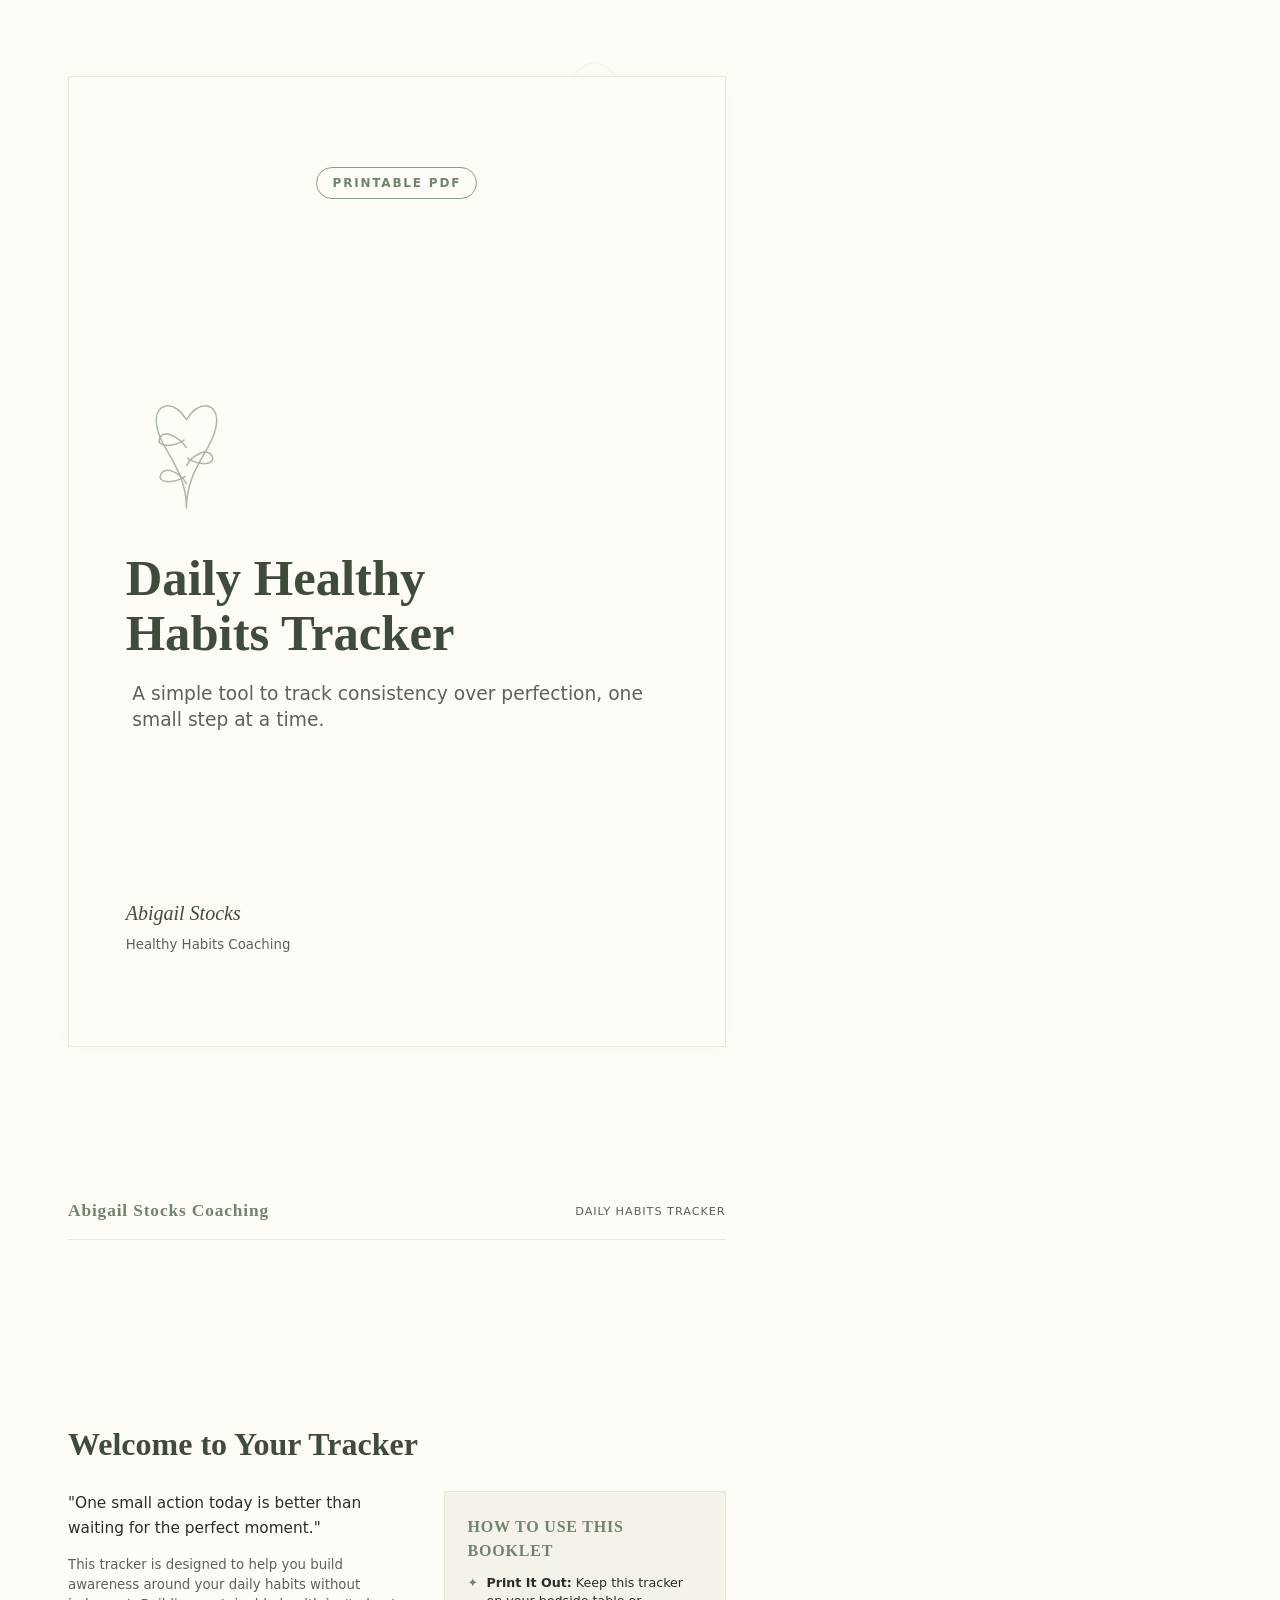
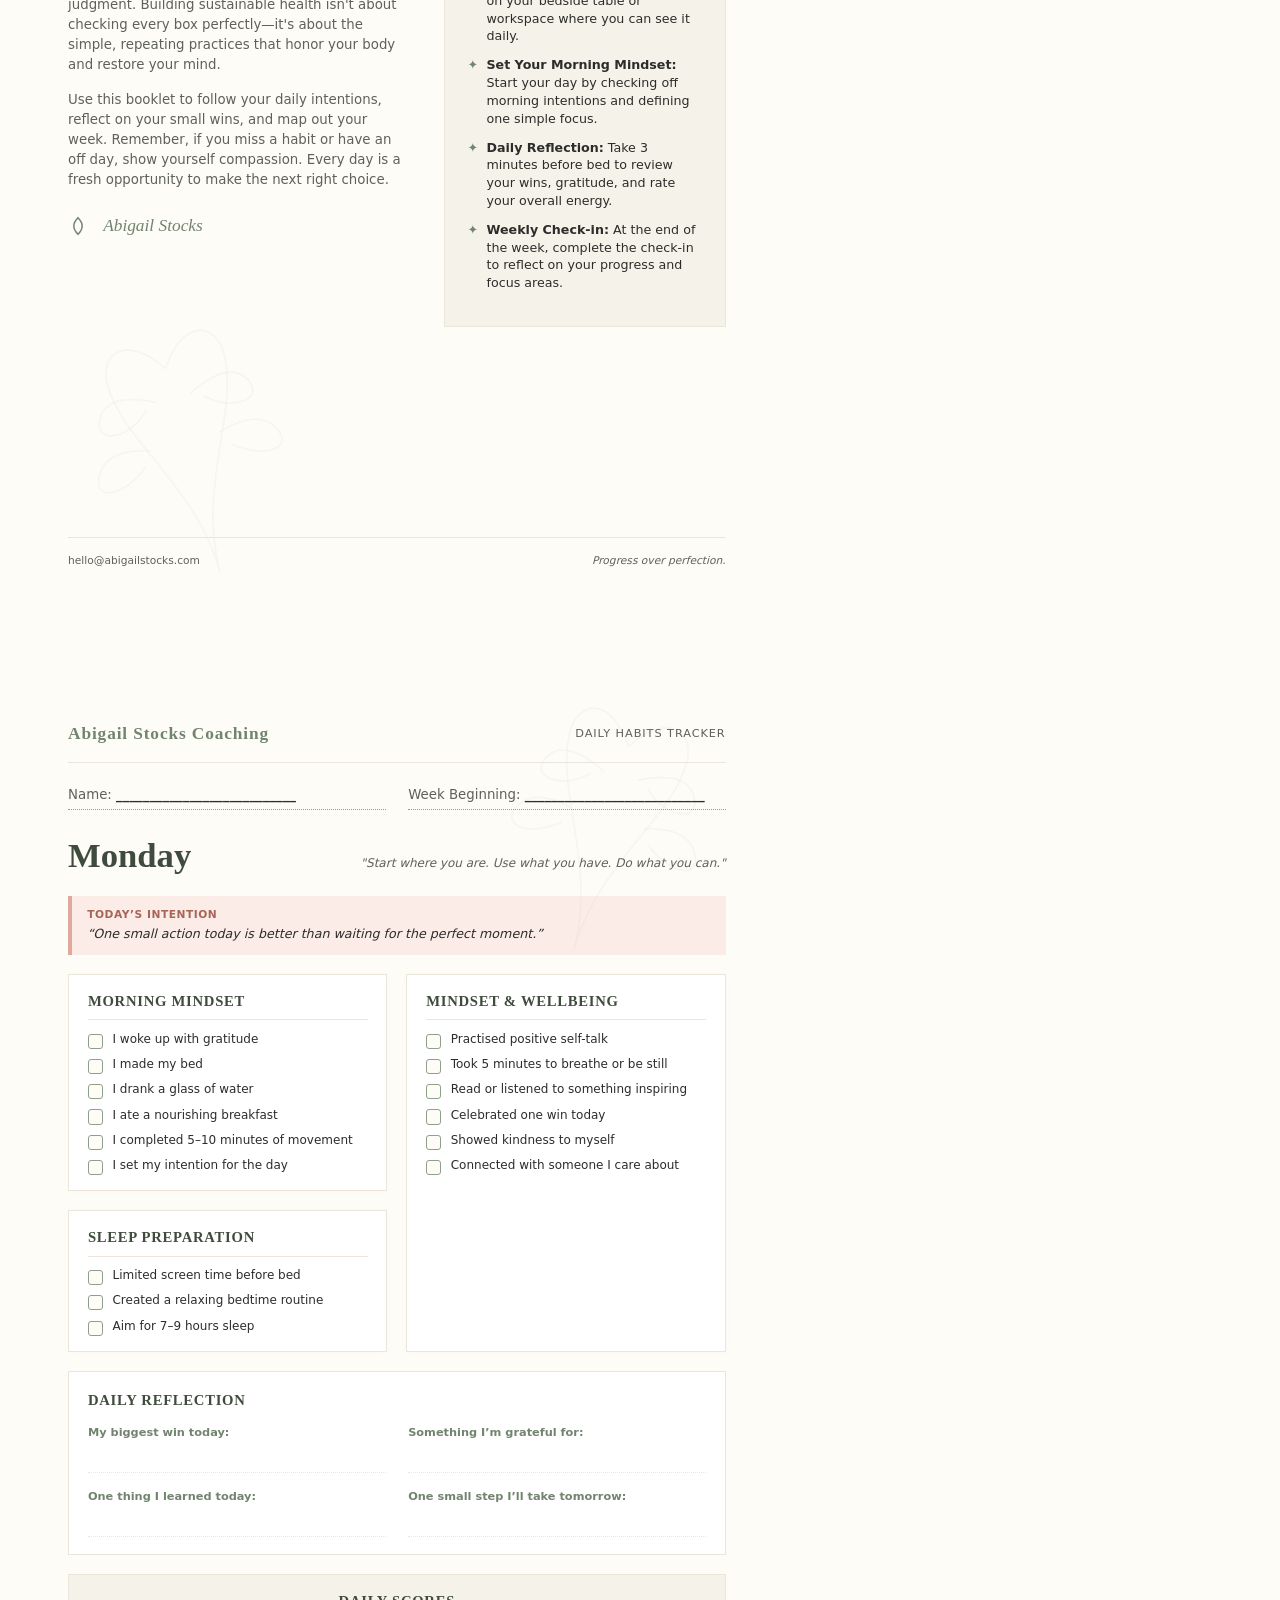
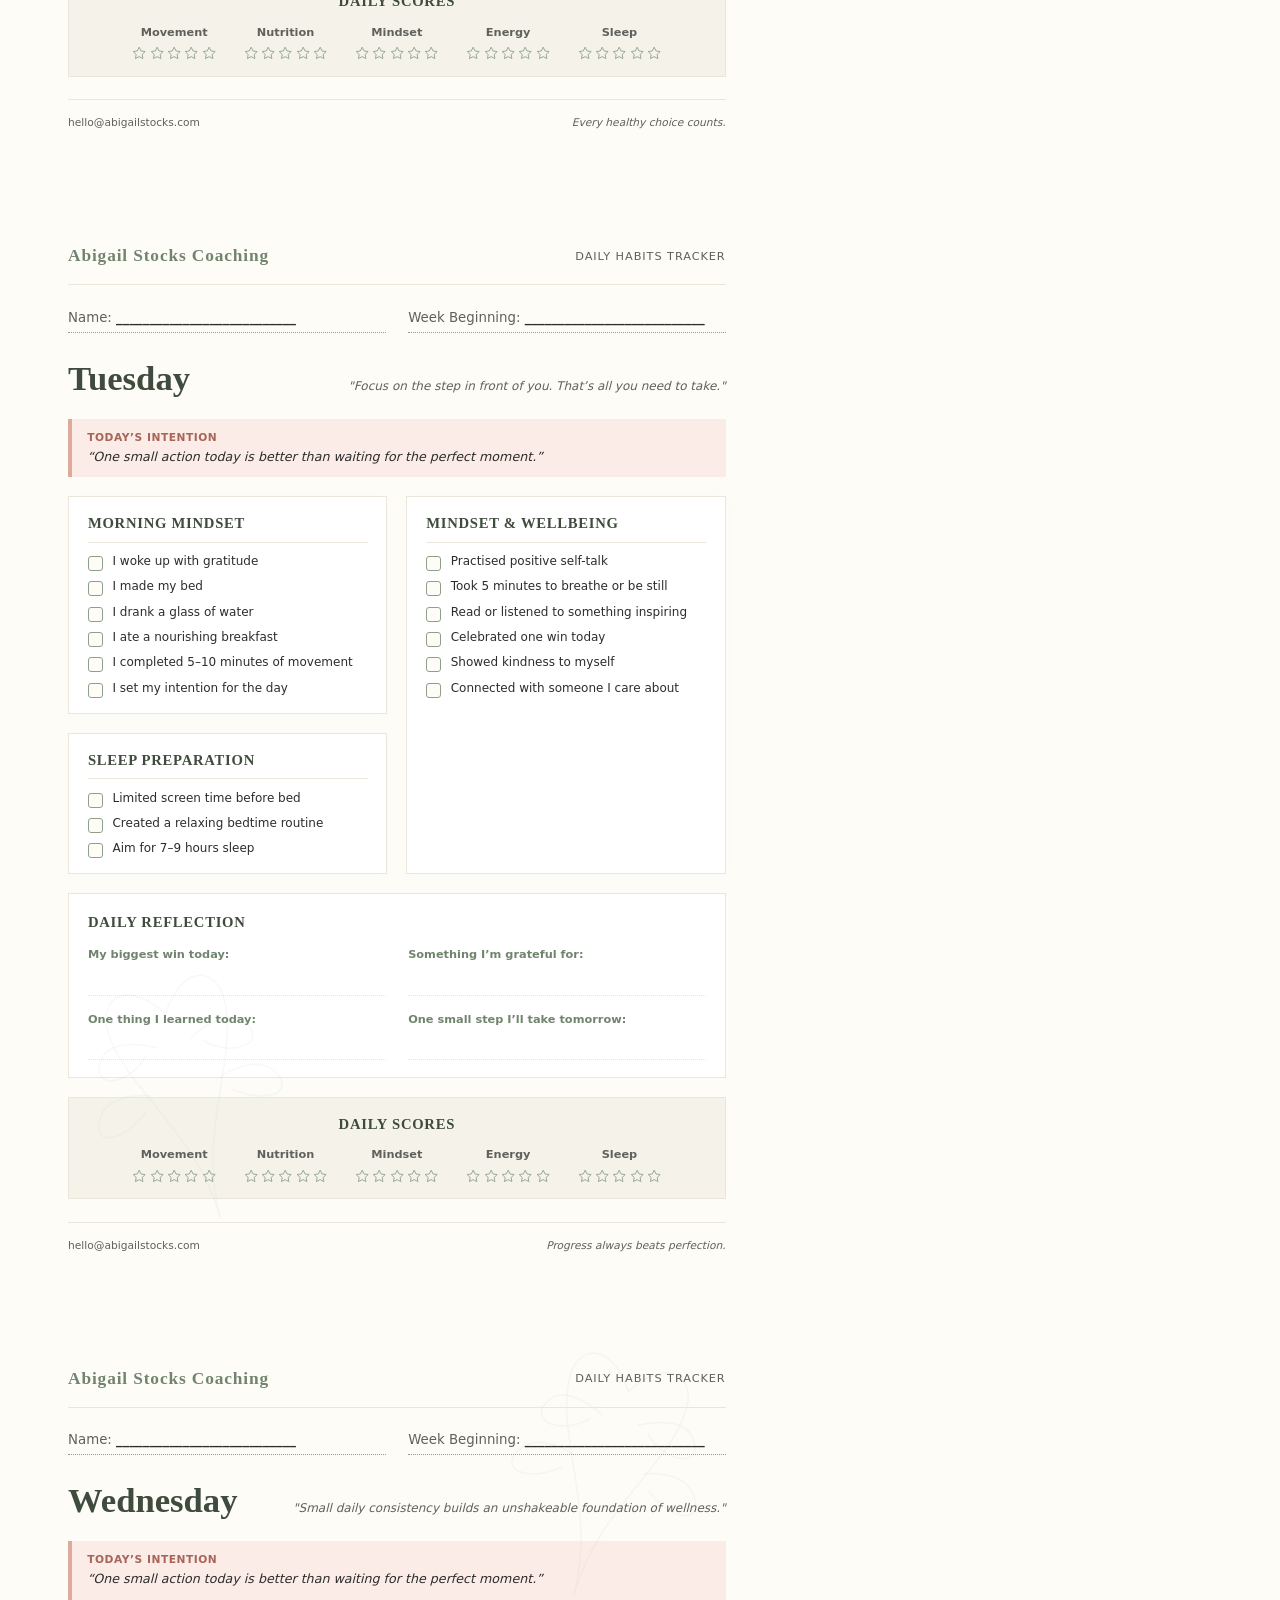
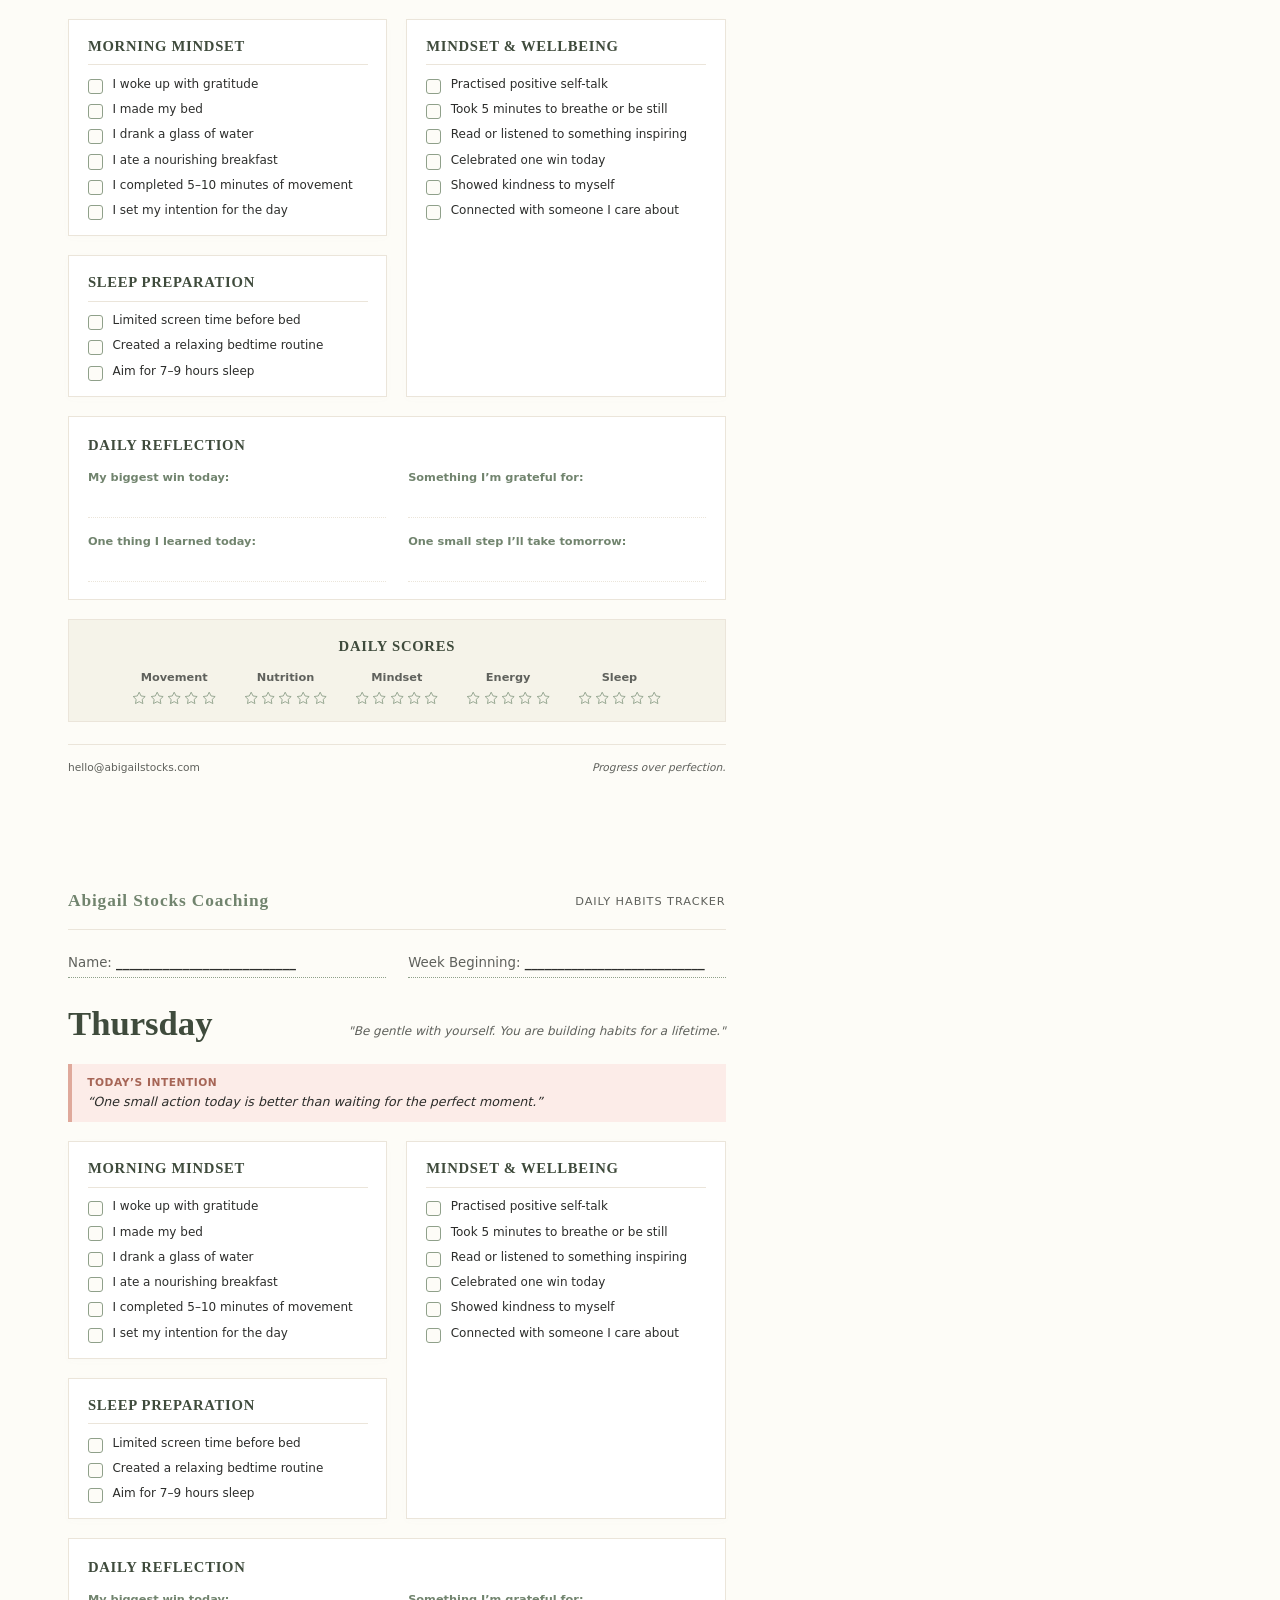
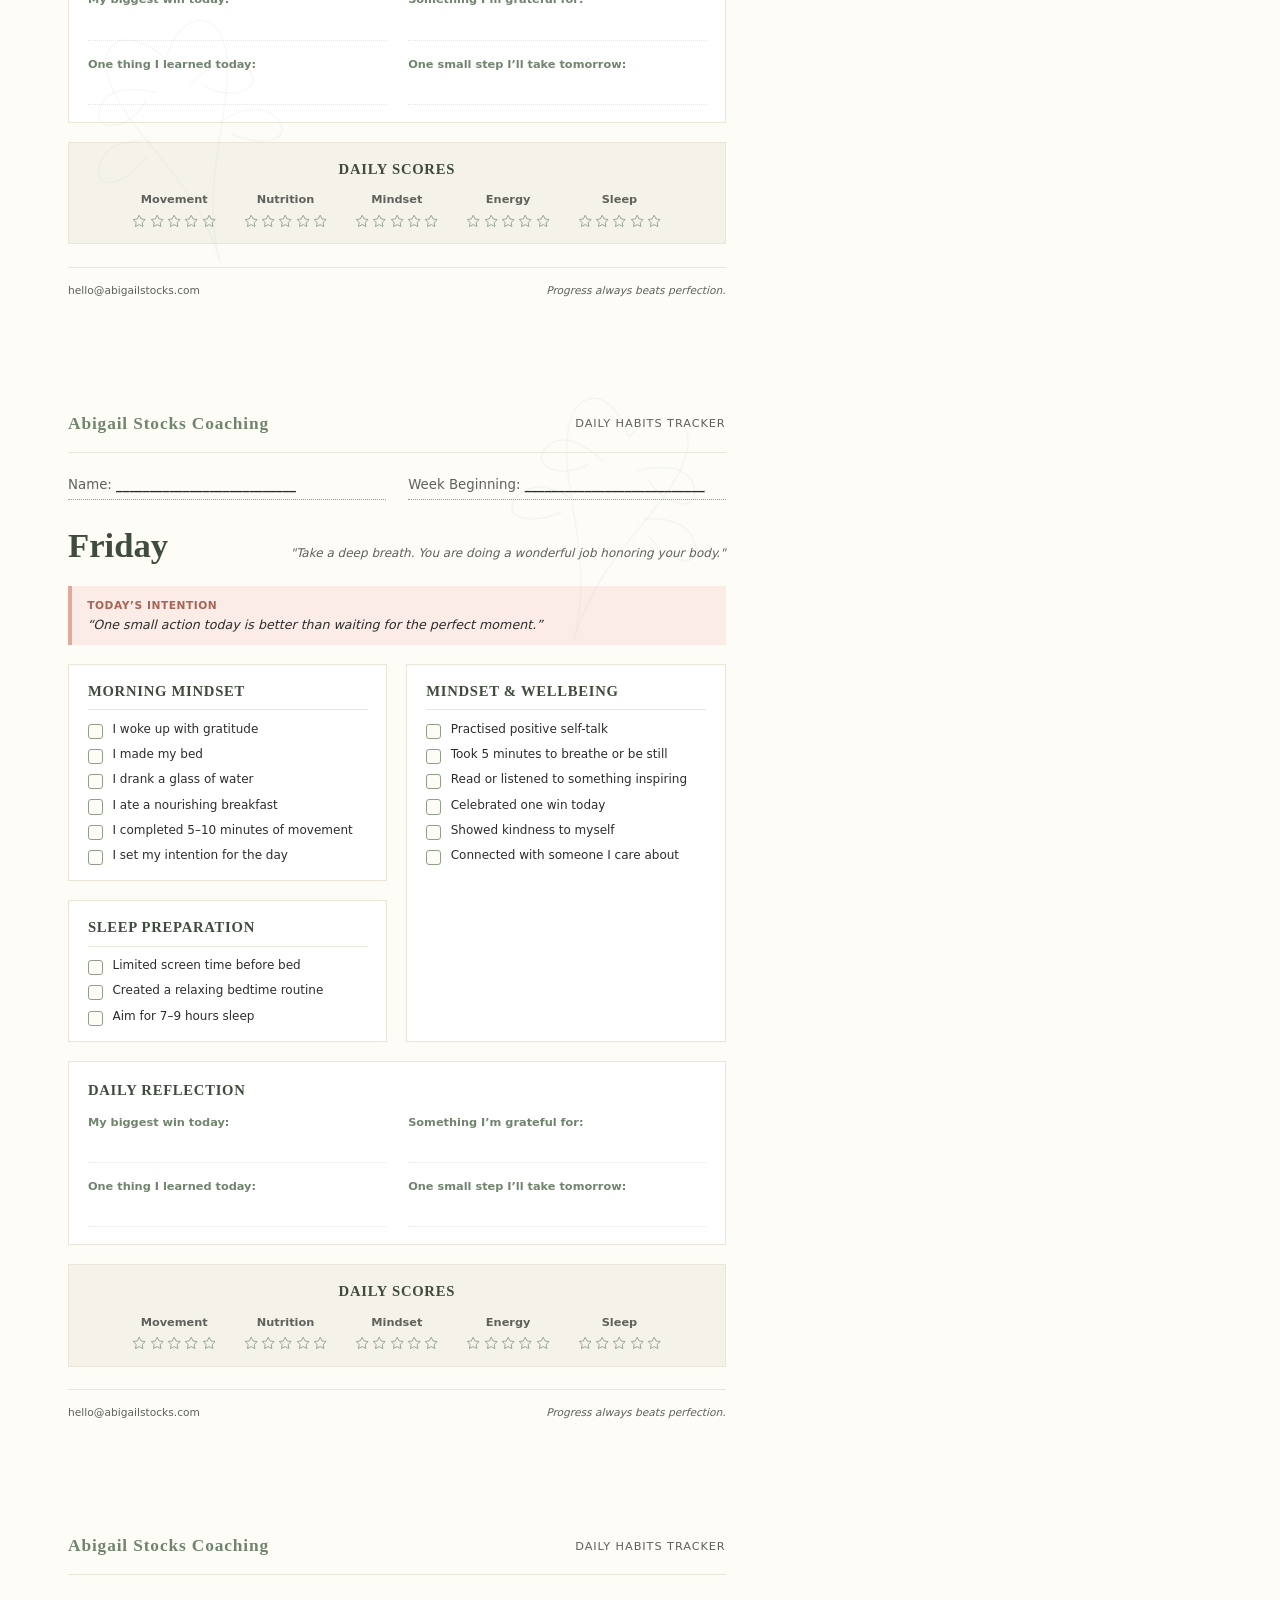
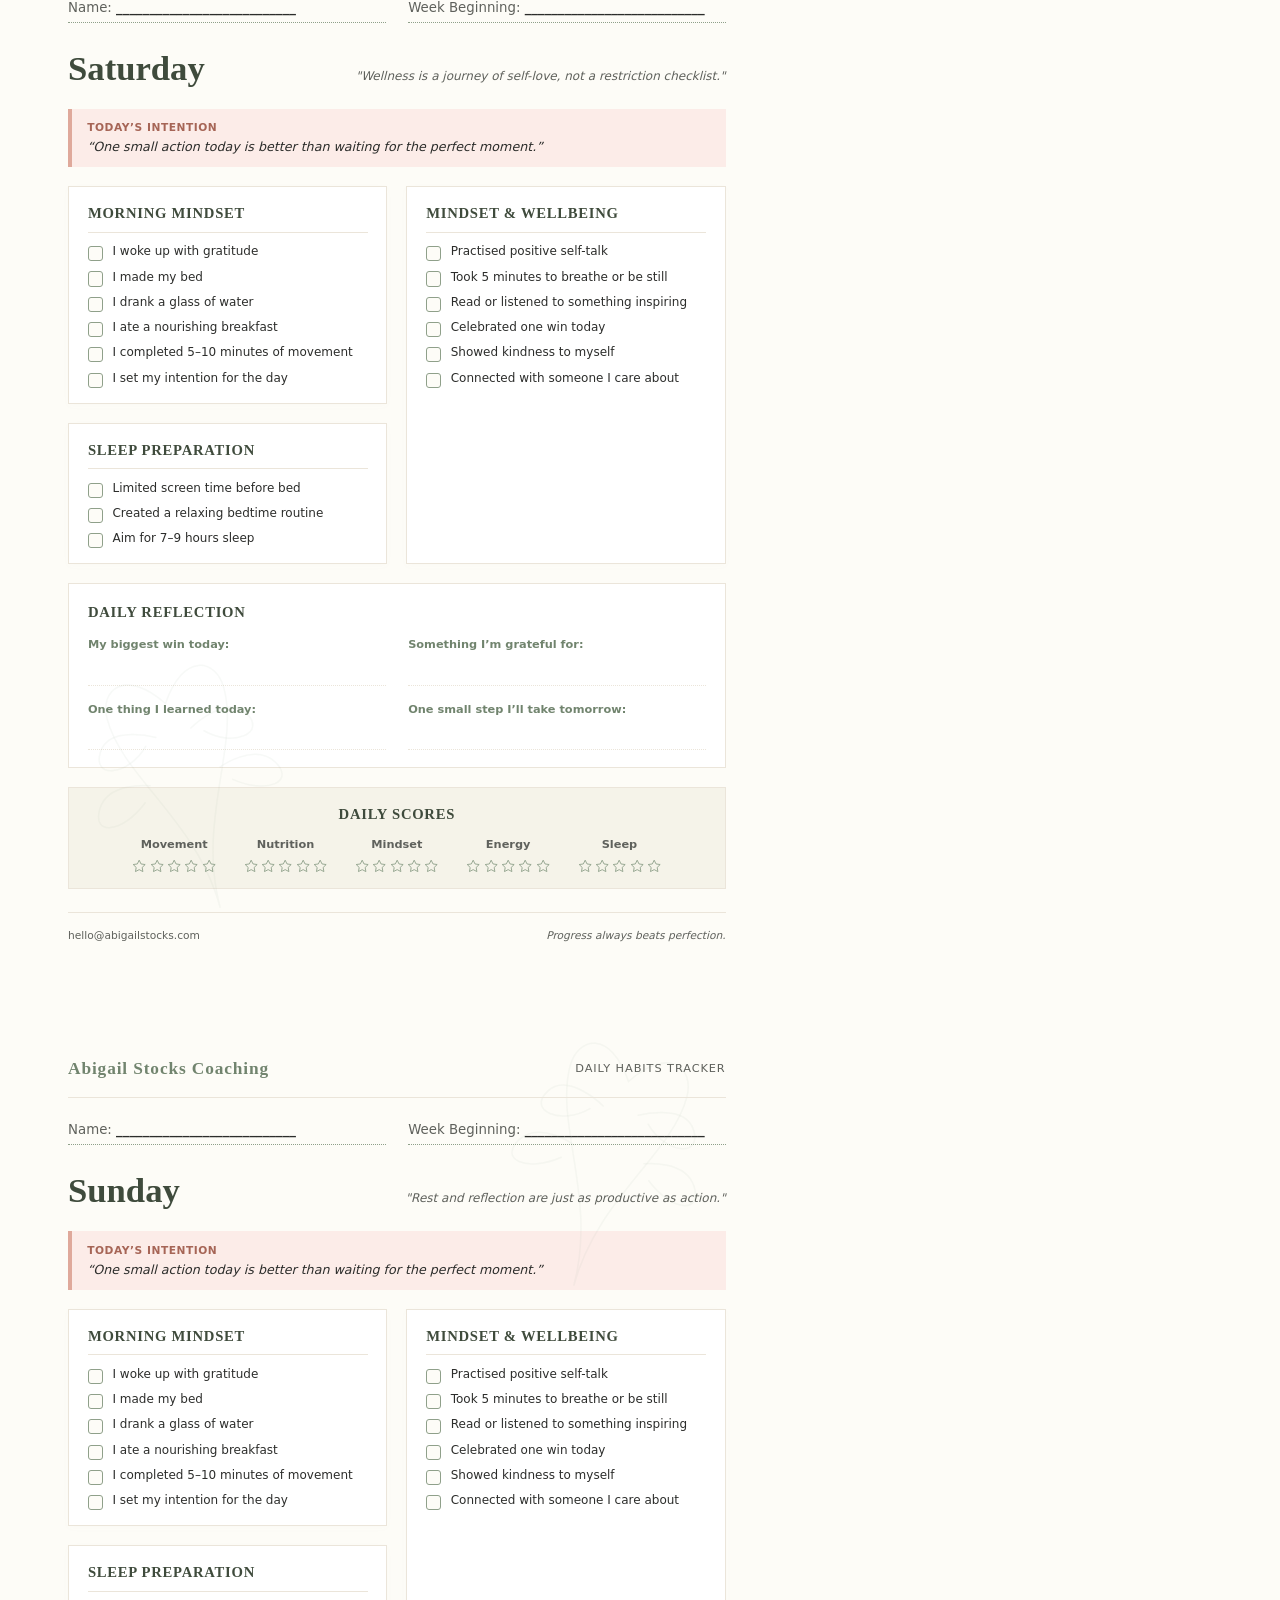
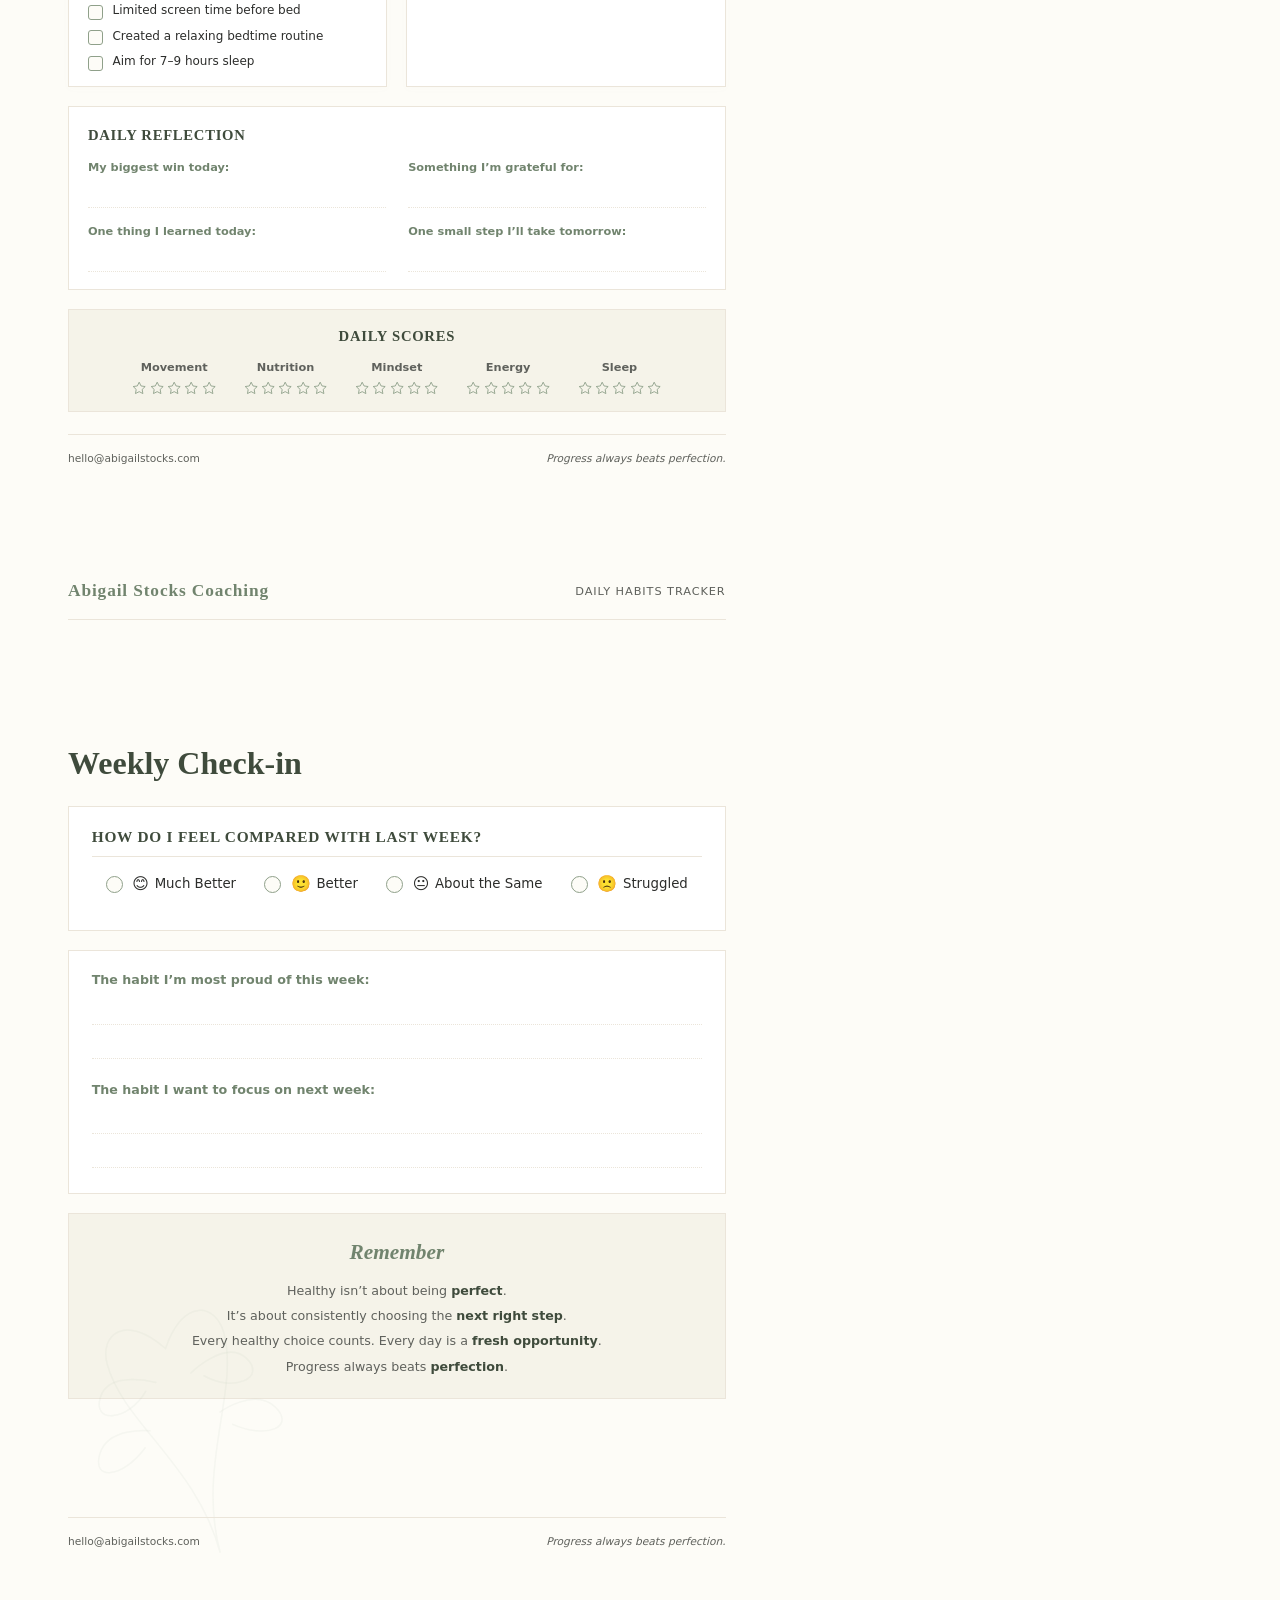
==== commit 64a502c0: "Update website contact email and FormSubmit endpoints to hello@abigailstocks.com" ====
--- a/daily-habits-tracker.html
+++ b/daily-habits-tracker.html
@@ -670,7 +670,7 @@
         </div>
 
         <div class="page-footer">
-            <span>abigailstockscoaching@gmail.com</span>
+            <span>hello@abigailstocks.com</span>
             <span class="footer-tagline">Progress over perfection.</span>
         </div>
     </div>
@@ -825,7 +825,7 @@
         </div>
 
         <div class="page-footer">
-            <span>abigailstockscoaching@gmail.com</span>
+            <span>hello@abigailstocks.com</span>
             <span class="footer-tagline">Every healthy choice counts.</span>
         </div>
     </div>
@@ -973,7 +973,7 @@
         </div>
 
         <div class="page-footer">
-            <span>abigailstockscoaching@gmail.com</span>
+            <span>hello@abigailstocks.com</span>
             <span class="footer-tagline">Progress always beats perfection.</span>
         </div>
     </div>
@@ -1120,7 +1120,7 @@
         </div>
 
         <div class="page-footer">
-            <span>abigailstockscoaching@gmail.com</span>
+            <span>hello@abigailstocks.com</span>
             <span class="footer-tagline">Progress over perfection.</span>
         </div>
     </div>
@@ -1267,7 +1267,7 @@
         </div>
 
         <div class="page-footer">
-            <span>abigailstockscoaching@gmail.com</span>
+            <span>hello@abigailstocks.com</span>
             <span class="footer-tagline">Progress always beats perfection.</span>
         </div>
     </div>
@@ -1414,7 +1414,7 @@
         </div>
 
         <div class="page-footer">
-            <span>abigailstockscoaching@gmail.com</span>
+            <span>hello@abigailstocks.com</span>
             <span class="footer-tagline">Progress always beats perfection.</span>
         </div>
     </div>
@@ -1561,7 +1561,7 @@
         </div>
 
         <div class="page-footer">
-            <span>abigailstockscoaching@gmail.com</span>
+            <span>hello@abigailstocks.com</span>
             <span class="footer-tagline">Progress always beats perfection.</span>
         </div>
     </div>
@@ -1708,7 +1708,7 @@
         </div>
 
         <div class="page-footer">
-            <span>abigailstockscoaching@gmail.com</span>
+            <span>hello@abigailstocks.com</span>
             <span class="footer-tagline">Progress always beats perfection.</span>
         </div>
     </div>
@@ -1762,7 +1762,7 @@
         </div>
 
         <div class="page-footer">
-            <span>abigailstockscoaching@gmail.com</span>
+            <span>hello@abigailstocks.com</span>
             <span class="footer-tagline">Progress always beats perfection.</span>
         </div>
     </div>
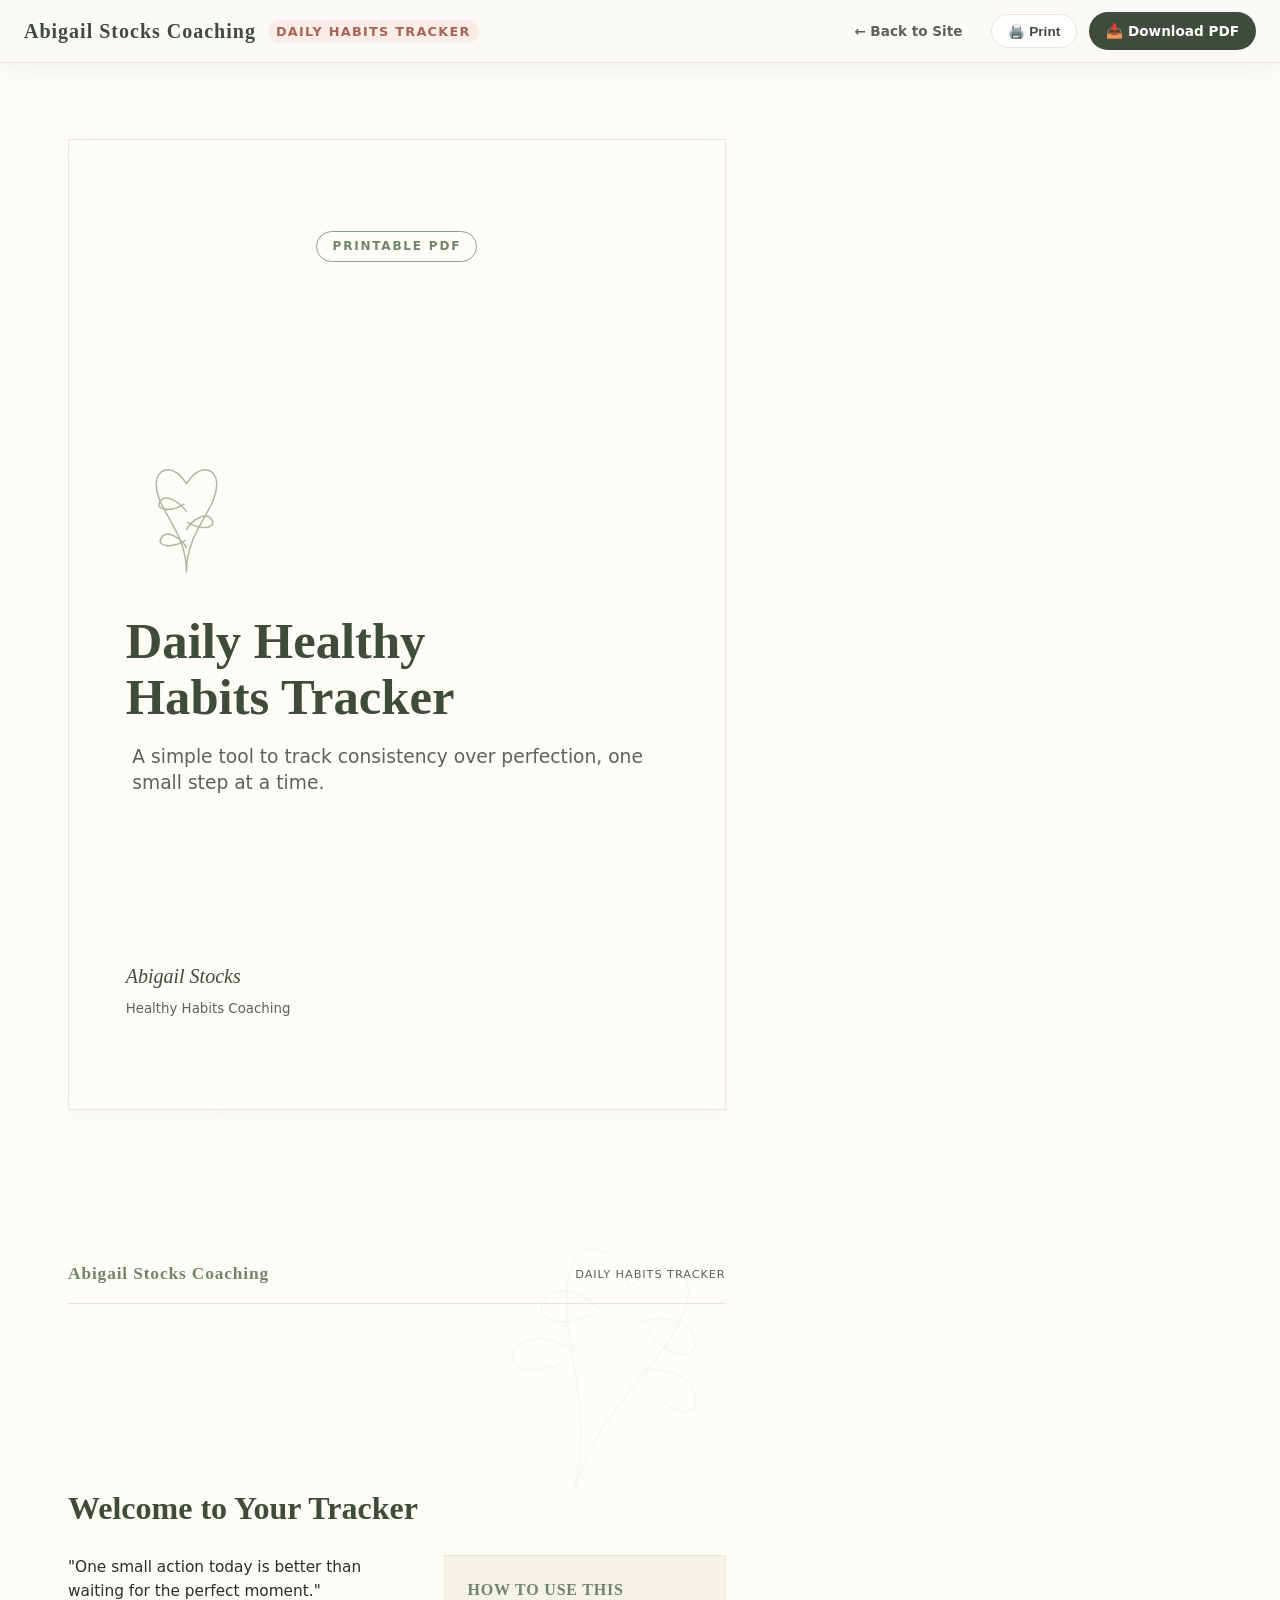
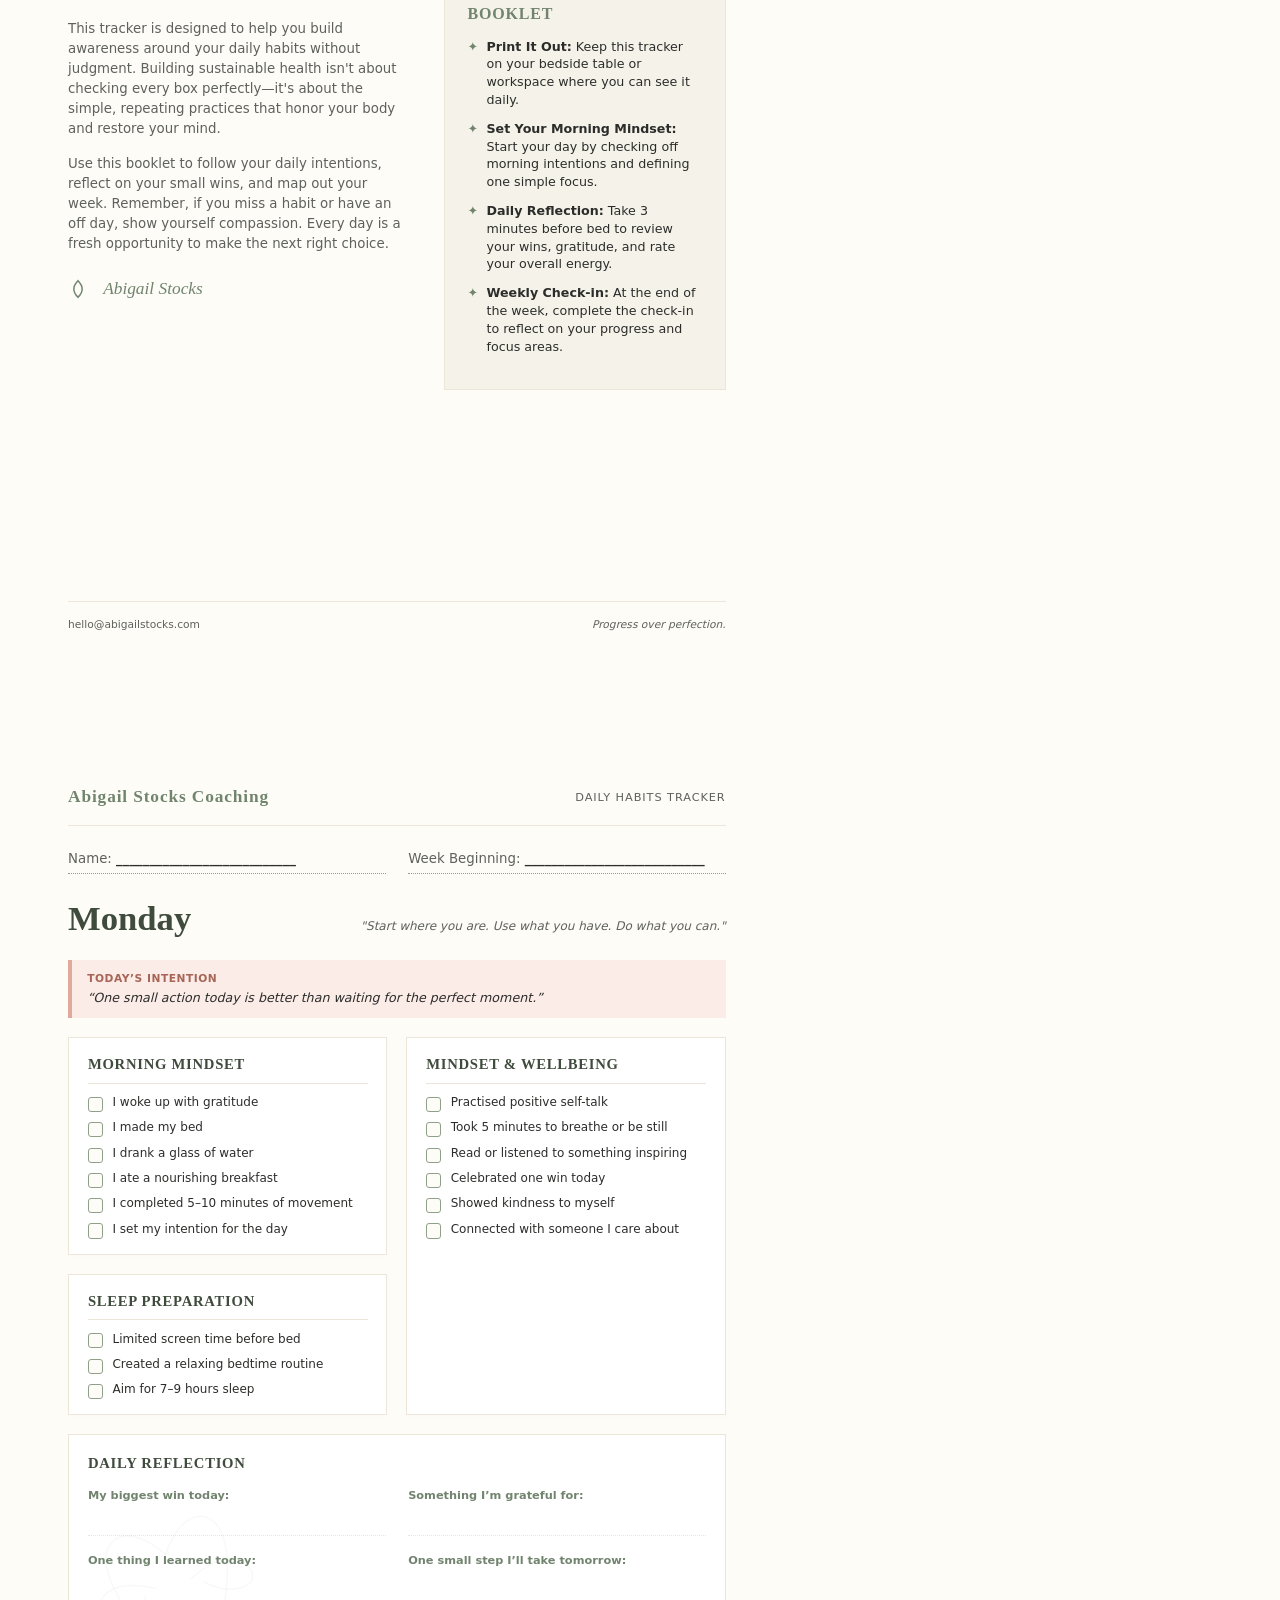
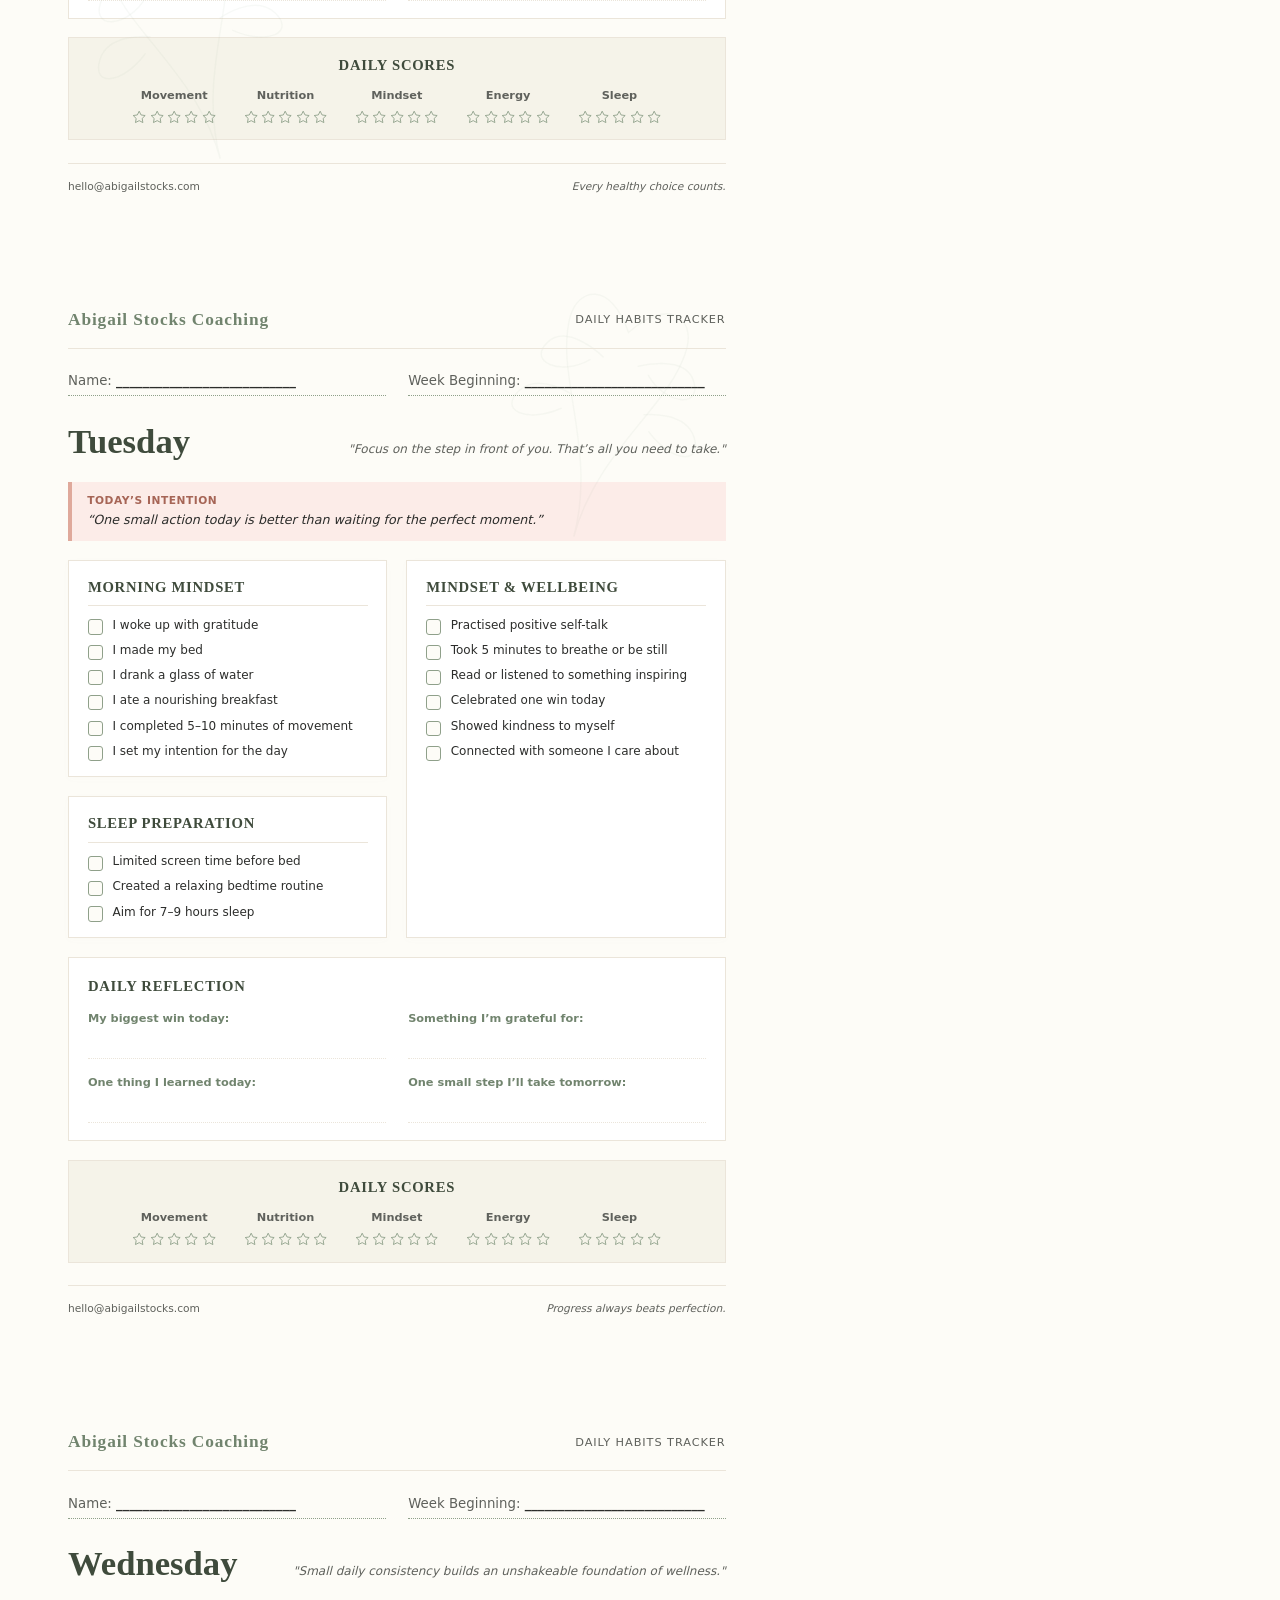
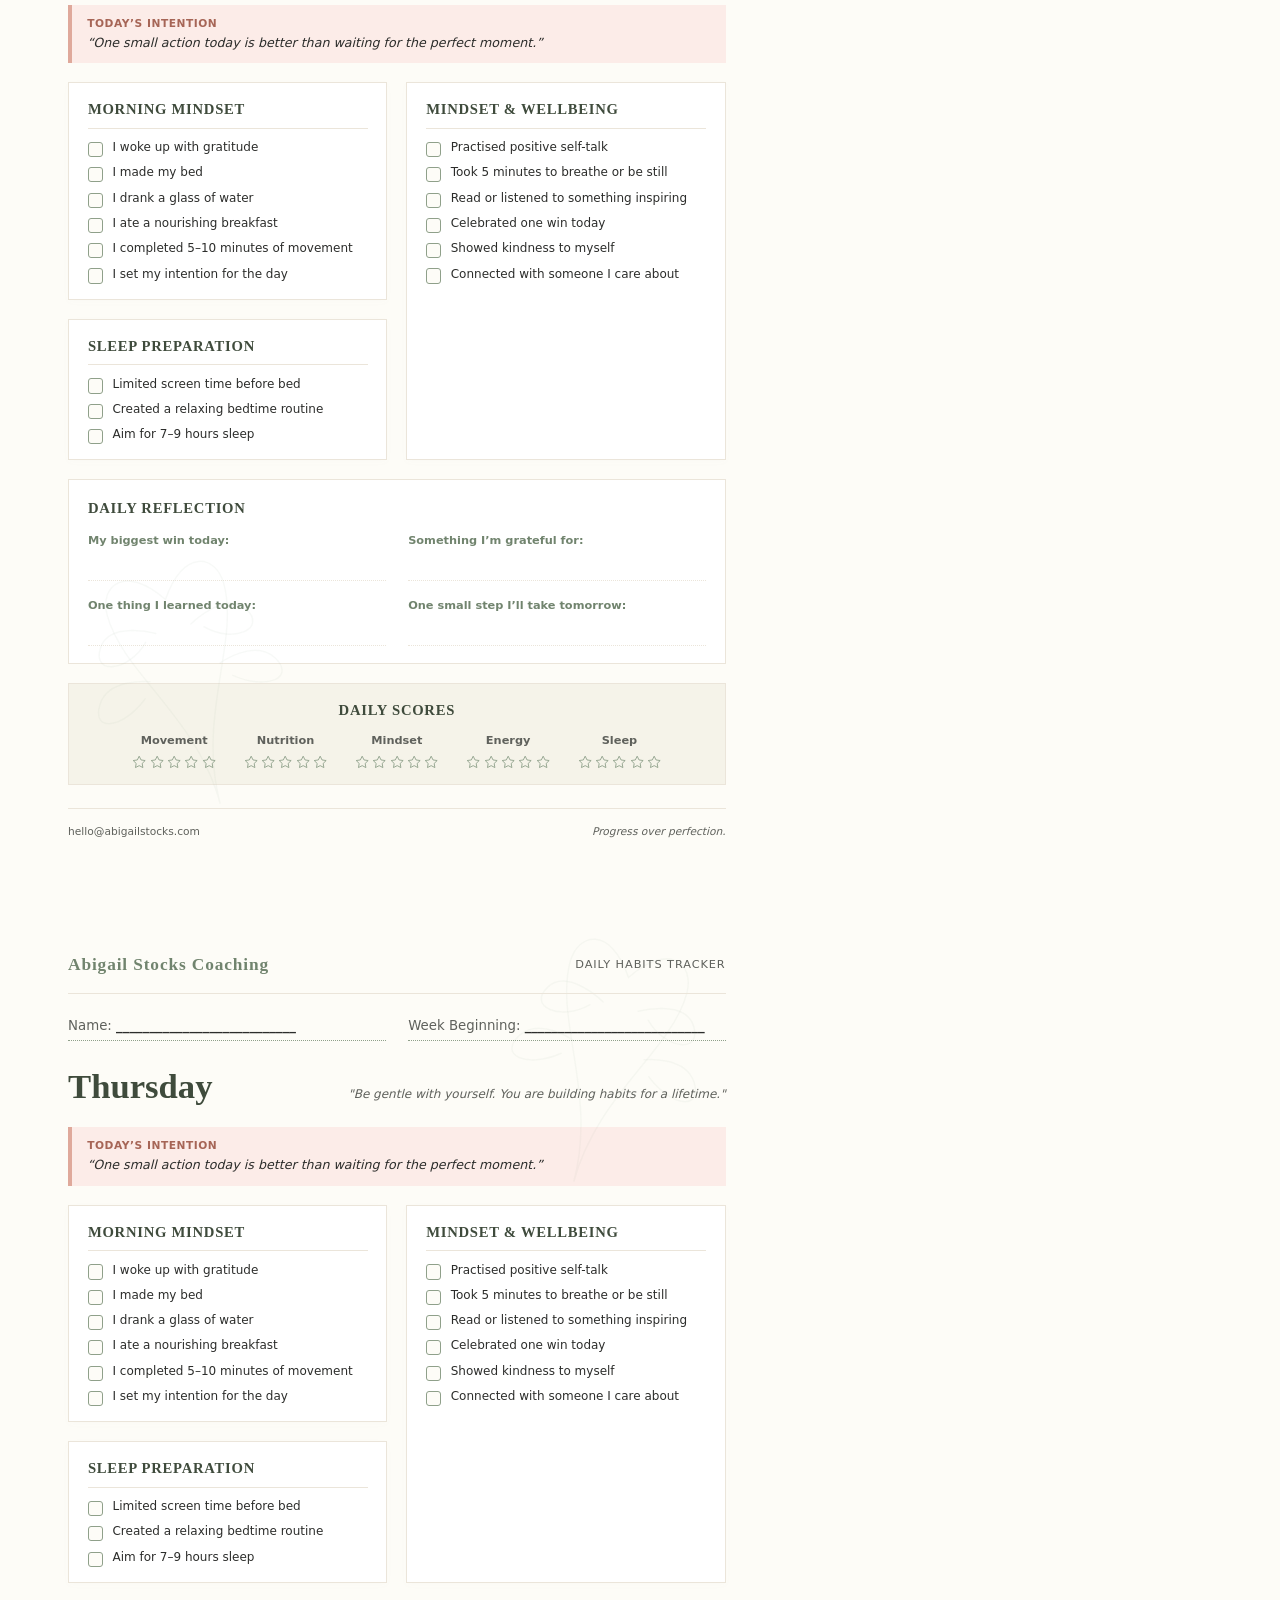
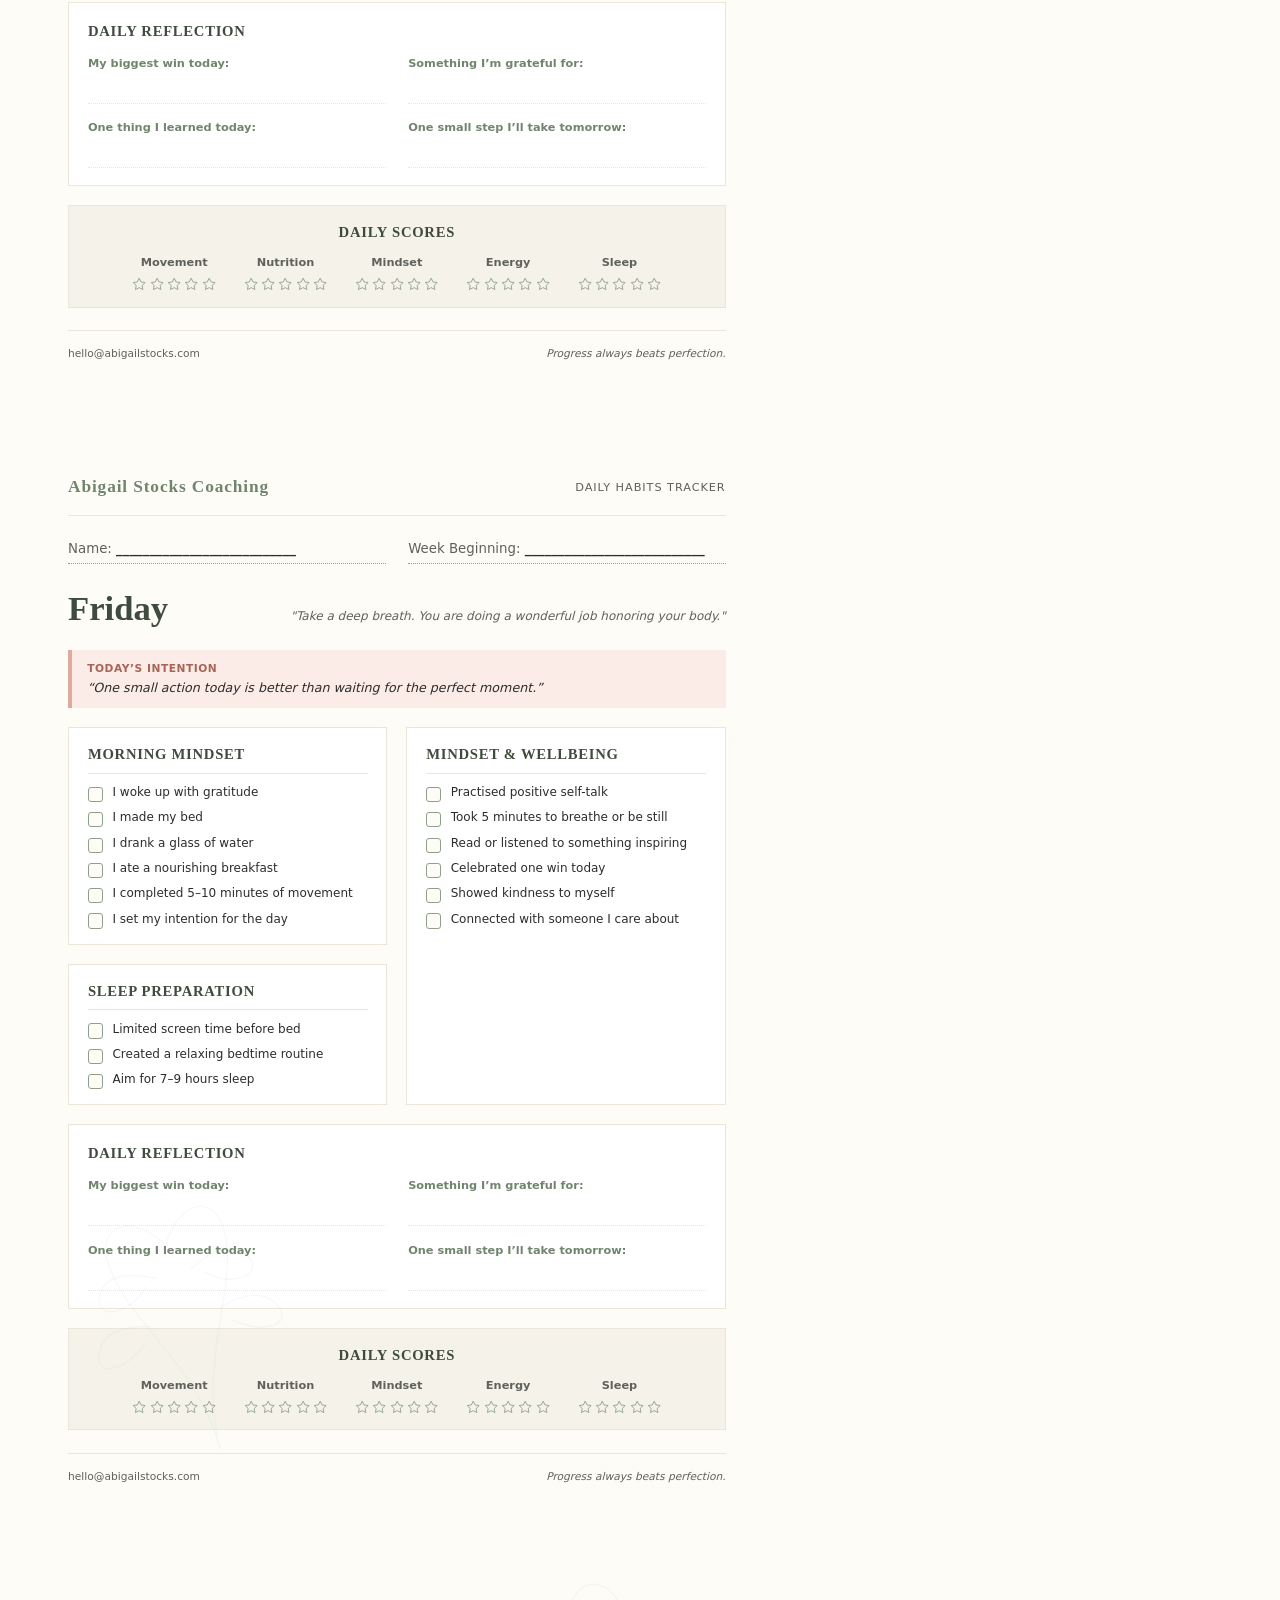
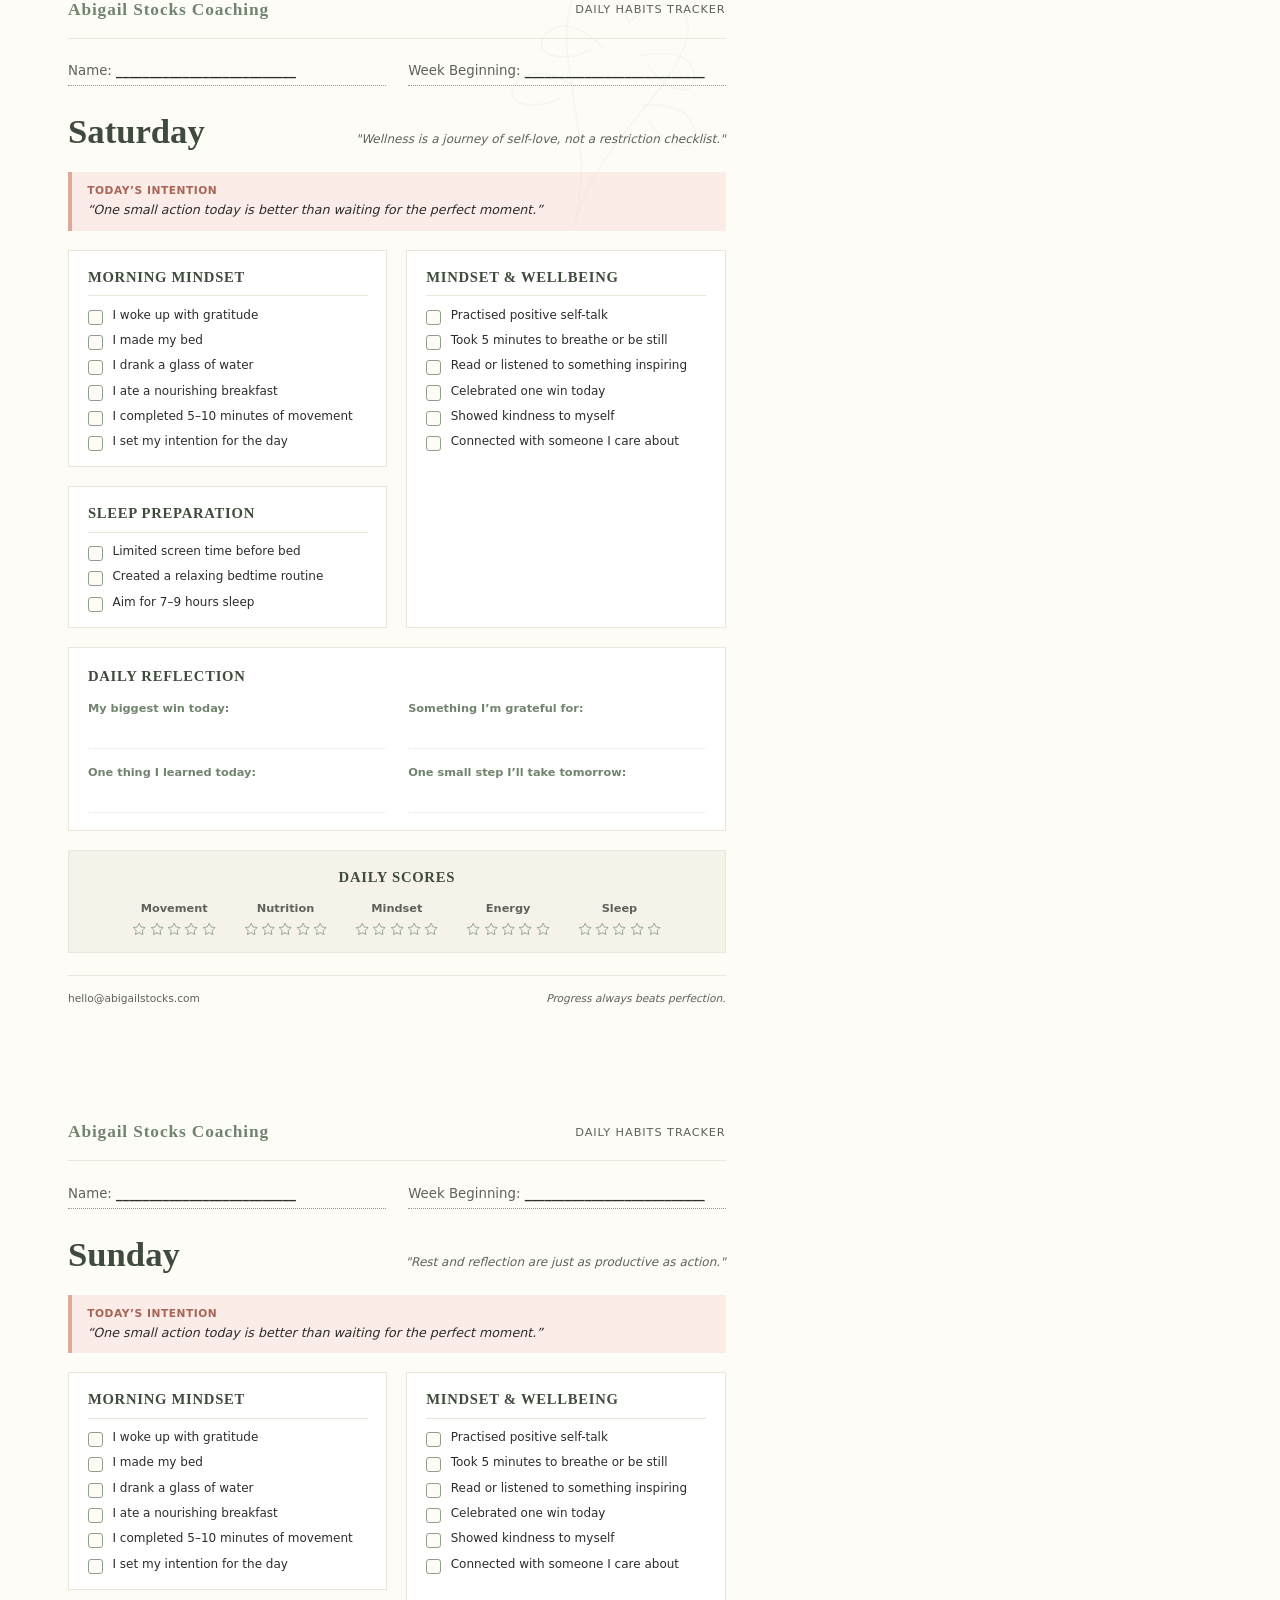
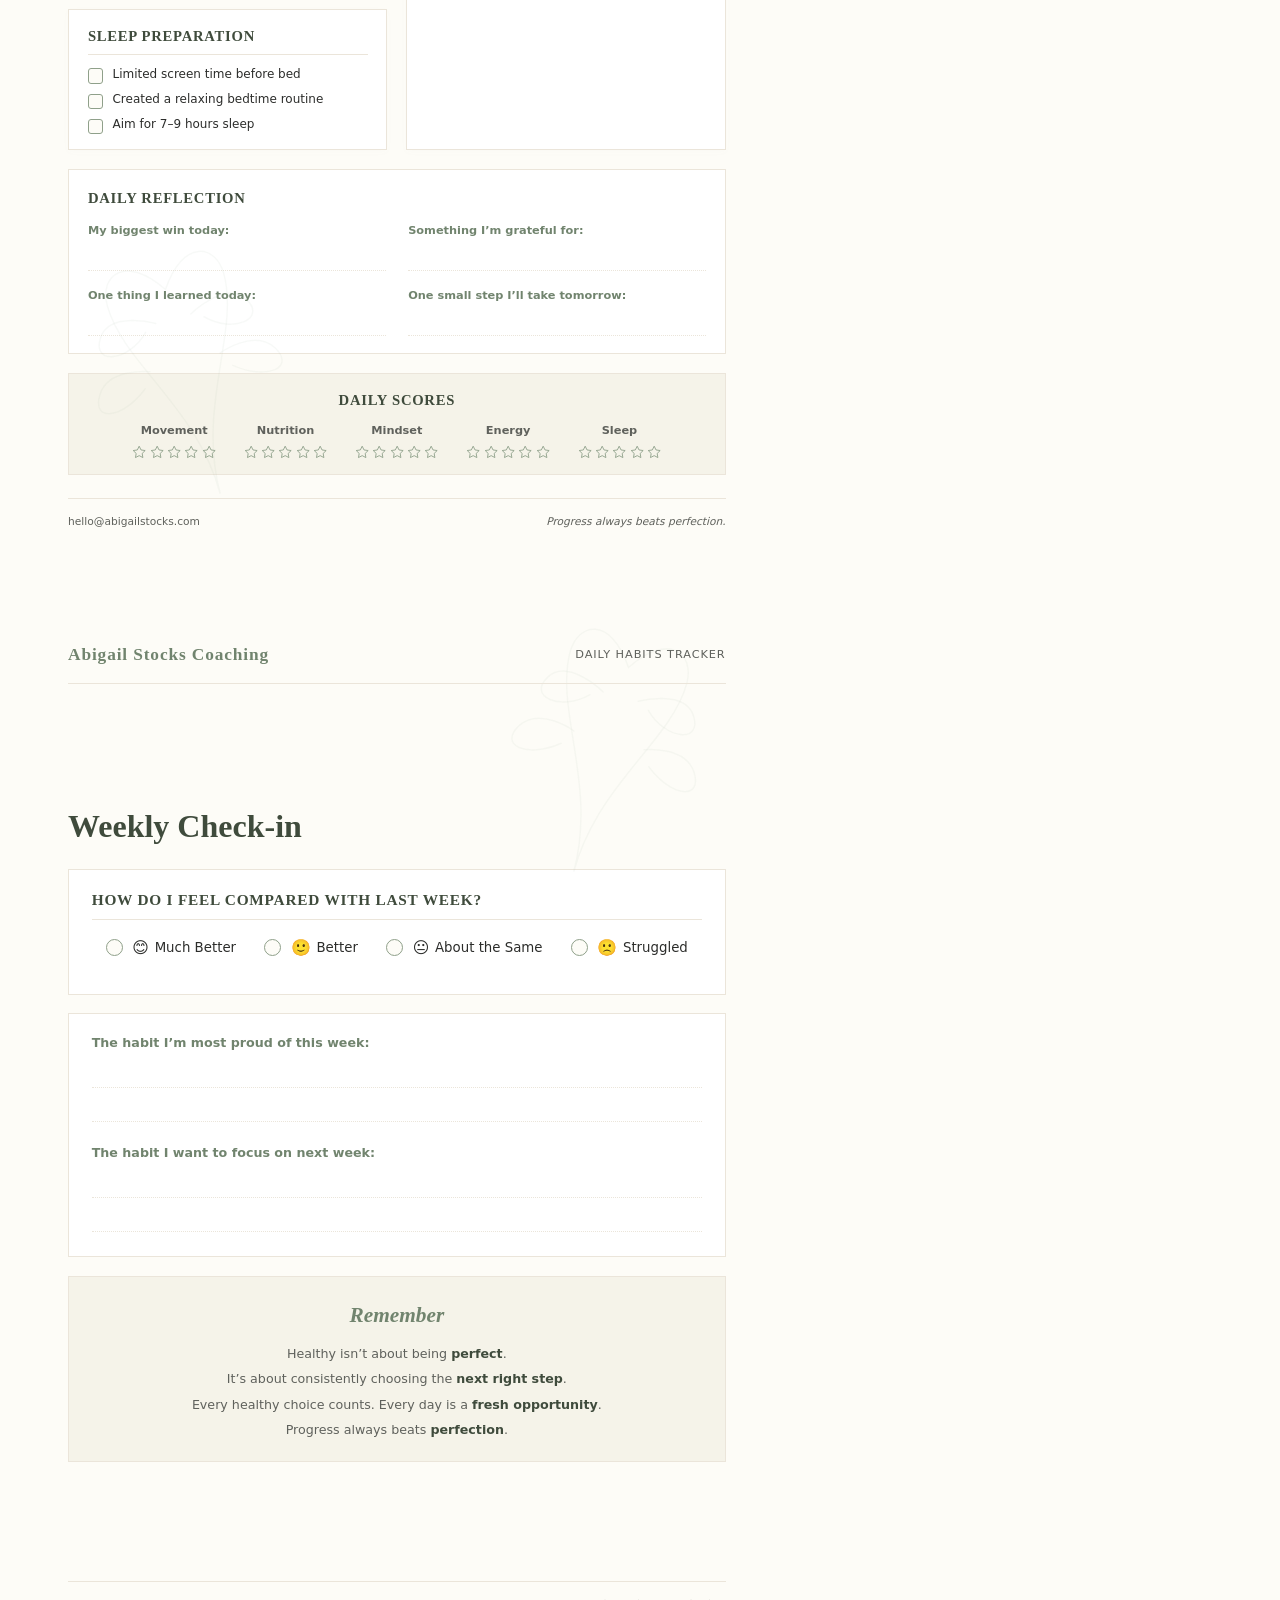
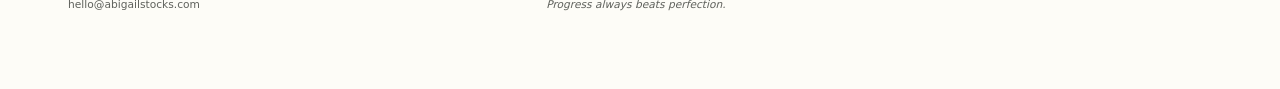
==== commit d7ddc281: "Add Morning Wellness Checklist & Weekly Reflection Prompts, switch to Discovery Call first pricing m" ====
--- a/daily-habits-tracker.html
+++ b/daily-habits-tracker.html
@@ -610,9 +610,119 @@
             color: var(--color-sage-dark);
         }
 
+        /* --- Screen App Bar (Hidden in Print) --- */
+        .screen-toolbar {
+            position: sticky;
+            top: 0;
+            z-index: 999;
+            background: rgba(252, 250, 246, 0.94);
+            backdrop-filter: blur(12px);
+            border-bottom: 1px solid var(--color-beige);
+            padding: 12px 24px;
+            display: flex;
+            justify-content: space-between;
+            align-items: center;
+            box-shadow: 0 4px 20px rgba(63, 75, 60, 0.06);
+            max-width: 100%;
+        }
+
+        .toolbar-brand {
+            display: flex;
+            align-items: center;
+            gap: 12px;
+        }
+
+        .toolbar-brand span {
+            font-family: var(--font-headings);
+            font-size: 1.25rem;
+            font-weight: 700;
+            color: var(--color-sage-dark);
+            letter-spacing: 0.05em;
+        }
+
+        .toolbar-brand small {
+            font-family: var(--font-body);
+            font-size: 0.8rem;
+            color: var(--color-blush-dark);
+            font-weight: 600;
+            text-transform: uppercase;
+            letter-spacing: 0.1em;
+            background: var(--color-blush-light);
+            padding: 2px 8px;
+            border-radius: 12px;
+        }
+
+        .toolbar-actions {
+            display: flex;
+            align-items: center;
+            gap: 12px;
+        }
+
+        .btn-tool {
+            display: inline-flex;
+            align-items: center;
+            gap: 8px;
+            padding: 8px 16px;
+            border-radius: 30px;
+            font-size: 0.85rem;
+            font-weight: 600;
+            cursor: pointer;
+            transition: all 0.2s ease;
+            text-decoration: none;
+            border: 1px solid transparent;
+        }
+
+        .btn-tool-primary {
+            background-color: var(--color-sage-dark);
+            color: var(--color-white);
+        }
+
+        .btn-tool-primary:hover {
+            background-color: var(--color-sage-medium);
+            transform: translateY(-1px);
+        }
+
+        .btn-tool-secondary {
+            background-color: var(--color-white);
+            color: var(--color-sage-dark);
+            border-color: var(--color-beige);
+        }
+
+        .btn-tool-secondary:hover {
+            background-color: var(--color-cream-dark);
+            border-color: var(--color-sage);
+        }
+
+        .btn-tool-link {
+            color: var(--color-charcoal-muted);
+            background: transparent;
+        }
+
+        .btn-tool-link:hover {
+            color: var(--color-sage-dark);
+        }
+
+        @media print {
+            .screen-toolbar {
+                display: none !important;
+            }
+        }
     </style>
 </head>
 <body>
+
+    <!-- SCREEN TOP BAR -->
+    <header class="screen-toolbar">
+        <div class="toolbar-brand">
+            <span>Abigail Stocks Coaching</span>
+            <small>Daily Habits Tracker</small>
+        </div>
+        <div class="toolbar-actions">
+            <a href="index.html" class="btn-tool btn-tool-link">← Back to Site</a>
+            <button onclick="window.print()" class="btn-tool btn-tool-secondary">🖨️ Print</button>
+            <a href="assets/daily-habits-tracker.pdf" download="Daily_Healthy_Habits_Tracker_Abigail_Stocks.pdf" class="btn-tool btn-tool-primary">📥 Download PDF</a>
+        </div>
+    </header>
 
     <!-- ================= PAGE 1: COVER ================= -->
     <div class="page">
